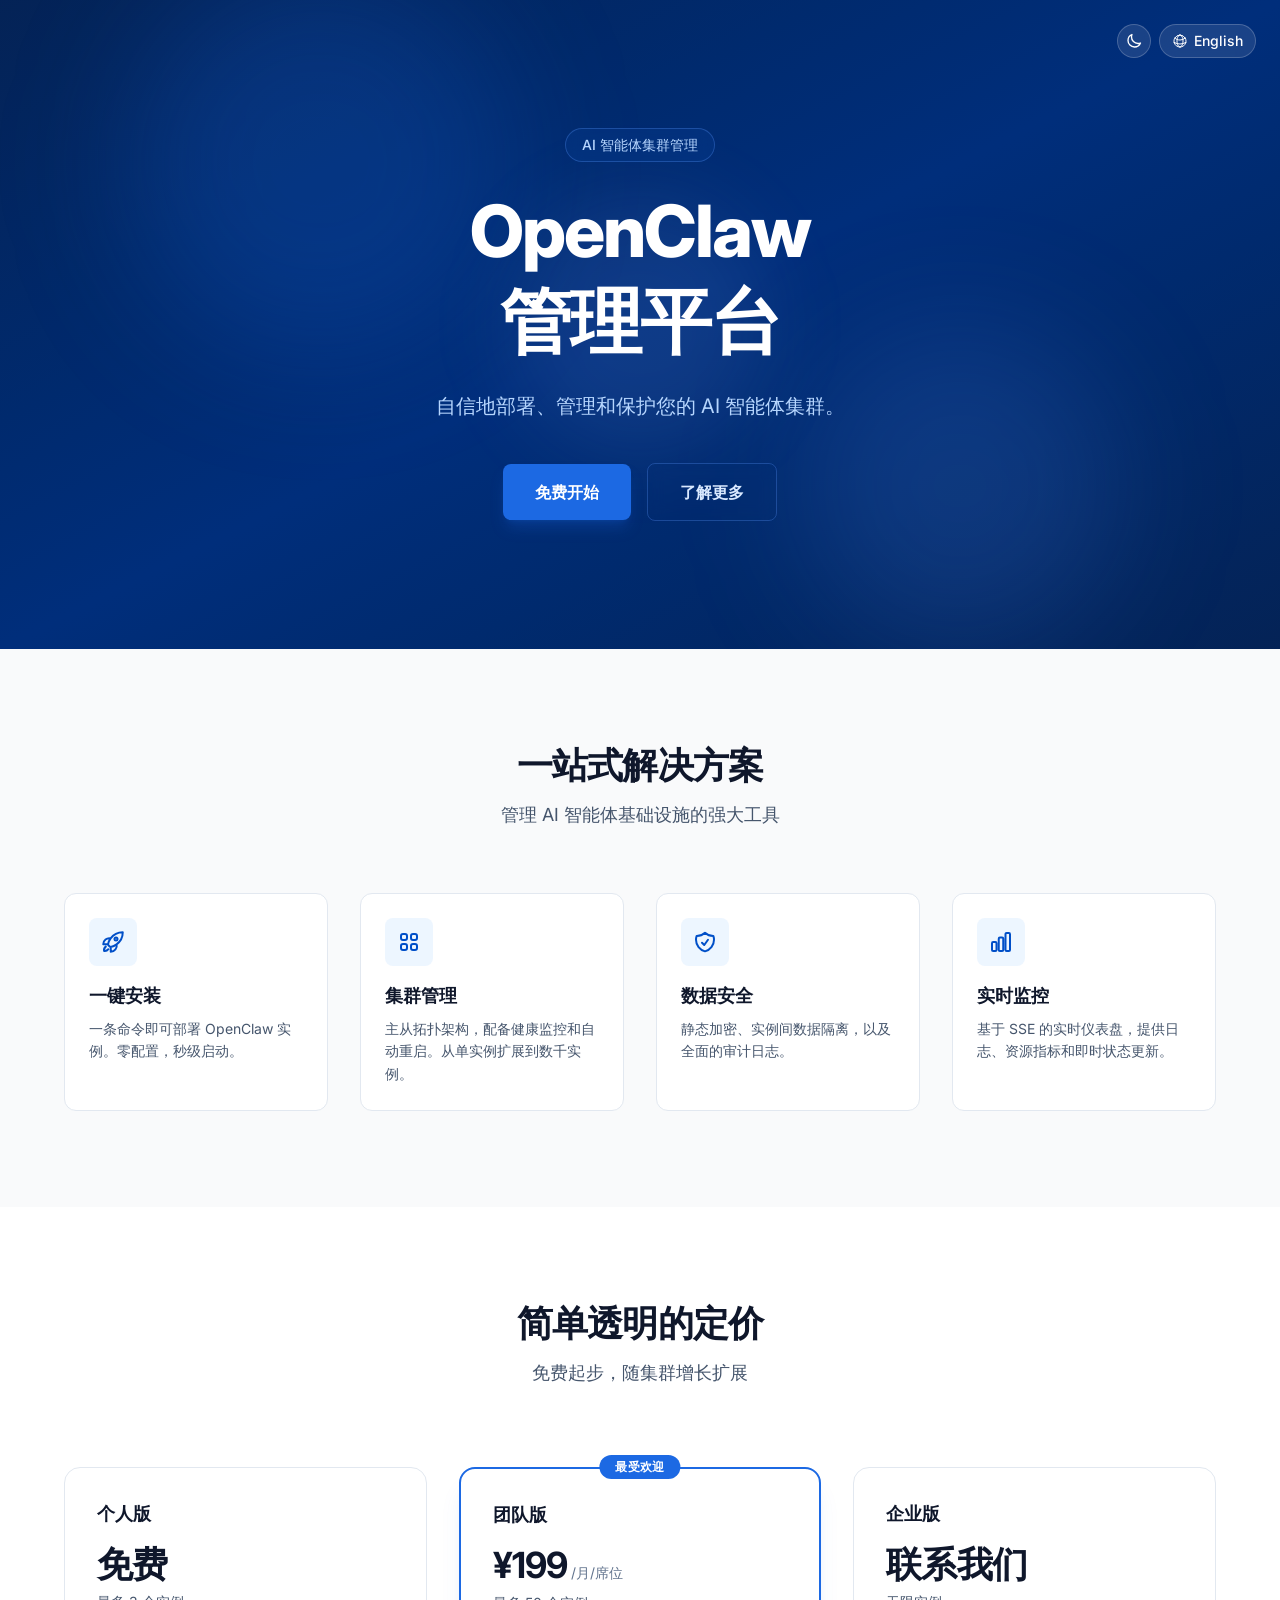
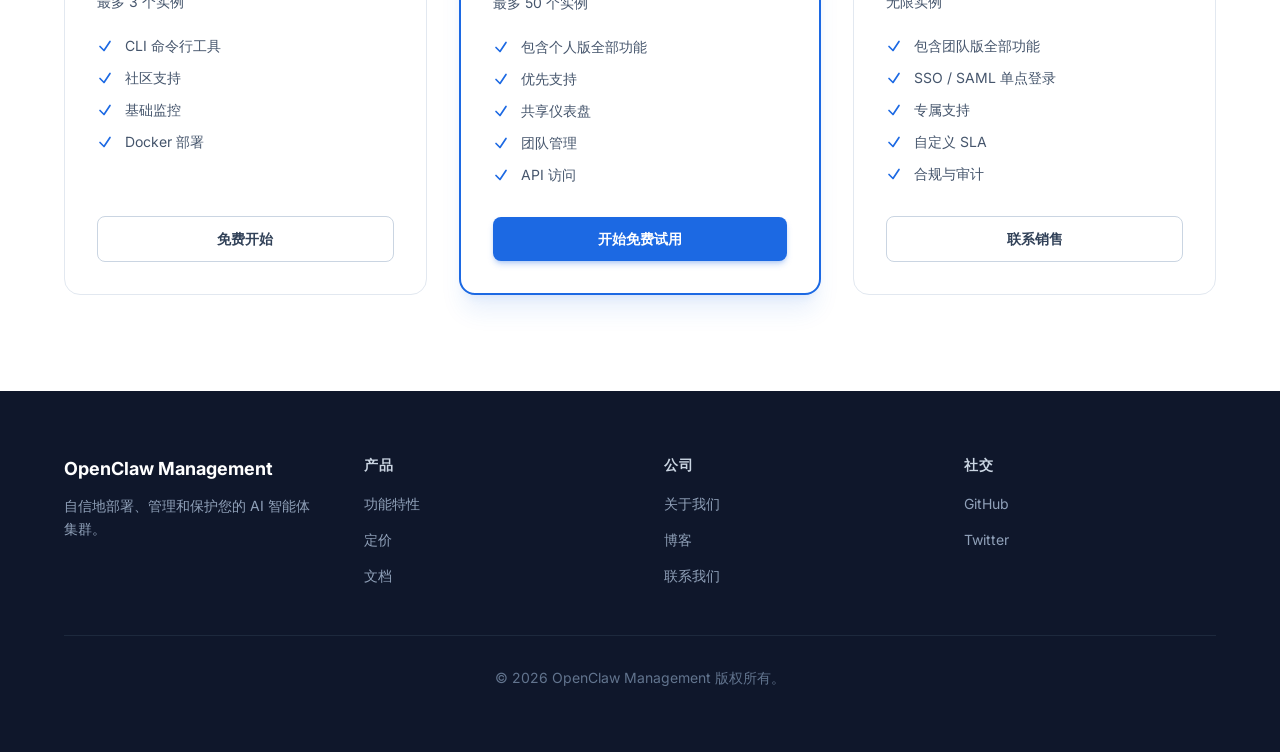
==== zh-cn/index.html @ 47428b01 "Deploy website from vs-openclaw-astro" ====
<!DOCTYPE html><html lang="zh-CN"> <head><meta charset="UTF-8"><meta name="viewport" content="width=device-width, initial-scale=1.0"><meta name="description" content="OpenClaw Management — 部署、管理和保护您的 AI 智能体集群。"><link rel="icon" type="image/svg+xml" href="/favicon.svg"><link rel="preconnect" href="https://fonts.googleapis.com"><link rel="preconnect" href="https://fonts.gstatic.com" crossorigin><link href="https://fonts.googleapis.com/css2?family=Inter:wght@400;500;600;700;800&display=swap" rel="stylesheet"><title>OpenClaw 管理平台 — AI 智能体集群管理</title><!-- Prevent FOUC: apply dark class before paint --><script>
      (function () {
        var stored = localStorage.getItem("theme");
        if (stored === "dark" || (!stored && window.matchMedia("(prefers-color-scheme: dark)").matches)) {
          document.documentElement.classList.add("dark");
        }
      })();
    </script><link rel="stylesheet" href="/_astro/index.dM7pj1zy.css"></head> <body class="min-h-screen bg-white dark:bg-slate-950 text-slate-900 dark:text-slate-100 font-sans antialiased transition-colors duration-300"> <main>  <section class="relative overflow-hidden bg-gradient-to-br from-brand-900 via-brand-800 to-brand-900 dark:from-slate-950 dark:via-brand-950 dark:to-slate-950 py-32 px-6"> <!-- Controls: language + theme --> <div class="absolute top-6 right-6 z-20 flex items-center gap-2"> <button id="theme-toggle" type="button" aria-label="Toggle dark mode" class="inline-flex items-center justify-center rounded-full border border-white/20 bg-white/10 p-2 text-white backdrop-blur-sm transition-all duration-200 hover:bg-white/20"> <!-- Sun icon (shown in dark mode) --> <svg id="theme-icon-light" aria-hidden="true" class="hidden h-4 w-4" xmlns="http://www.w3.org/2000/svg" fill="none" viewBox="0 0 24 24" stroke="currentColor" stroke-width="2"> <path stroke-linecap="round" stroke-linejoin="round" d="M12 3v2.25m6.364.386l-1.591 1.591M21 12h-2.25m-.386 6.364l-1.591-1.591M12 18.75V21m-4.773-4.227l-1.591 1.591M5.25 12H3m4.227-4.773L5.636 5.636M15.75 12a3.75 3.75 0 11-7.5 0 3.75 3.75 0 017.5 0z"></path> </svg> <!-- Moon icon (shown in light mode) --> <svg id="theme-icon-dark" aria-hidden="true" class="hidden h-4 w-4" xmlns="http://www.w3.org/2000/svg" fill="none" viewBox="0 0 24 24" stroke="currentColor" stroke-width="2"> <path stroke-linecap="round" stroke-linejoin="round" d="M21.752 15.002A9.718 9.718 0 0118 15.75c-5.385 0-9.75-4.365-9.75-9.75 0-1.33.266-2.597.748-3.752A9.753 9.753 0 003 11.25C3 16.635 7.365 21 12.75 21a9.753 9.753 0 009.002-5.998z"></path> </svg> </button> <script>
  (function () {
    var btn = document.getElementById("theme-toggle");
    var iconLight = document.getElementById("theme-icon-light");
    var iconDark = document.getElementById("theme-icon-dark");

    function updateIcons() {
      var isDark = document.documentElement.classList.contains("dark");
      iconLight.classList.toggle("hidden", !isDark);
      iconDark.classList.toggle("hidden", isDark);
    }

    updateIcons();

    btn.addEventListener("click", function () {
      var isDark = document.documentElement.classList.toggle("dark");
      localStorage.setItem("theme", isDark ? "dark" : "light");
      updateIcons();
    });
  })();
</script> <a href="/en/" class="inline-flex items-center gap-1.5 rounded-full border border-white/20 bg-white/10 px-3 py-1.5 text-sm font-medium text-white backdrop-blur-sm transition-all duration-200 hover:bg-white/20"> <svg aria-hidden="true" class="h-4 w-4" xmlns="http://www.w3.org/2000/svg" fill="none" viewBox="0 0 24 24" stroke="currentColor" stroke-width="1.5"> <path stroke-linecap="round" stroke-linejoin="round" d="M12 21a9.004 9.004 0 008.716-6.747M12 21a9.004 9.004 0 01-8.716-6.747M12 21c2.485 0 4.5-4.03 4.5-9S14.485 3 12 3m0 18c-2.485 0-4.5-4.03-4.5-9S9.515 3 12 3m0 0a8.997 8.997 0 017.843 4.582M12 3a8.997 8.997 0 00-7.843 4.582m15.686 0A11.953 11.953 0 0112 10.5c-2.998 0-5.74-1.1-7.843-2.918m15.686 0A8.959 8.959 0 0121 12c0 .778-.099 1.533-.284 2.253m0 0A17.919 17.919 0 0112 16.5a17.92 17.92 0 01-8.716-2.247m0 0A8.966 8.966 0 013 12c0-1.264.26-2.467.729-3.558"></path> </svg> English </a> </div> <!-- Decorative gradient orbs --> <div class="absolute top-1/4 left-1/4 w-96 h-96 bg-brand-500/20 dark:bg-brand-500/10 rounded-full blur-3xl -translate-x-1/2 -translate-y-1/2"></div> <div class="absolute bottom-1/4 right-1/4 w-80 h-80 bg-brand-400/15 dark:bg-brand-400/8 rounded-full blur-3xl translate-x-1/2 translate-y-1/2"></div> <div class="absolute top-1/2 left-1/2 w-64 h-64 bg-brand-300/10 dark:bg-brand-300/5 rounded-full blur-2xl -translate-x-1/2 -translate-y-1/2"></div> <div class="relative z-10 mx-auto max-w-4xl text-center"> <p class="mb-6 inline-block rounded-full border border-brand-400/30 bg-brand-500/10 px-4 py-1.5 text-sm font-medium text-brand-200 backdrop-blur-sm"> AI 智能体集群管理 </p> <h1 class="text-5xl font-extrabold leading-tight tracking-tight text-white md:text-7xl"> OpenClaw<br>管理平台 </h1> <p class="mx-auto mt-6 max-w-2xl text-lg leading-relaxed text-brand-200 md:text-xl"> 自信地部署、管理和保护您的 AI 智能体集群。 </p> <div class="mt-10 flex flex-col items-center gap-4 sm:flex-row sm:justify-center"> <a href="#pricing" class="inline-flex items-center rounded-lg bg-brand-500 px-8 py-4 text-base font-semibold text-white shadow-lg shadow-brand-500/25 transition-all duration-200 hover:bg-brand-400 hover:shadow-xl hover:shadow-brand-400/30 hover:-translate-y-0.5"> 免费开始 </a> <a href="#features" class="inline-flex items-center rounded-lg border border-brand-400/30 px-8 py-4 text-base font-semibold text-brand-100 backdrop-blur-sm transition-all duration-200 hover:border-brand-300/50 hover:bg-brand-500/10 hover:-translate-y-0.5"> 了解更多 </a> </div> </div> </section> <section id="features" class="bg-gray-50 dark:bg-slate-900 py-24 px-6 transition-colors duration-300"> <div class="mx-auto max-w-6xl"> <div class="text-center"> <h2 class="text-3xl font-bold tracking-tight text-slate-900 dark:text-white md:text-4xl"> 一站式解决方案 </h2> <p class="mx-auto mt-4 max-w-2xl text-lg text-slate-600 dark:text-slate-400"> 管理 AI 智能体基础设施的强大工具 </p> </div> <div class="mt-16 grid gap-8 sm:grid-cols-2 lg:grid-cols-4"> <div class="group rounded-xl border border-slate-200 dark:border-slate-700 bg-white dark:bg-slate-800 p-6 transition-all duration-200 hover:border-brand-200 dark:hover:border-brand-600 hover:shadow-lg hover:shadow-brand-500/5 hover:-translate-y-1"> <div class="mb-4 inline-flex h-12 w-12 items-center justify-center rounded-lg bg-brand-50 dark:bg-brand-500/10 text-brand-600 dark:text-brand-400"> <svg aria-hidden="true" xmlns="http://www.w3.org/2000/svg" class="h-6 w-6" fill="none" viewBox="0 0 24 24" stroke="currentColor" stroke-width="2"> <path stroke-linecap="round" stroke-linejoin="round" d="M15.59 14.37a6 6 0 01-5.84 7.38v-4.8m5.84-2.58a14.98 14.98 0 006.16-12.12A14.98 14.98 0 009.631 8.41m5.96 5.96a14.926 14.926 0 01-5.841 2.58m-.119-8.54a6 6 0 00-7.381 5.84h4.8m2.581-5.84a14.927 14.927 0 00-2.58 5.84m2.699 2.7c-.103.021-.207.041-.311.06a15.09 15.09 0 01-2.448-2.448 14.9 14.9 0 01.06-.312m-2.24 2.39a4.493 4.493 0 00-1.757 4.306 4.493 4.493 0 004.306-1.758M16.5 9a1.5 1.5 0 11-3 0 1.5 1.5 0 013 0z"></path> </svg>    </div> <h3 class="text-lg font-semibold text-slate-900 dark:text-white">一键安装</h3> <p class="mt-2 text-sm leading-relaxed text-slate-600 dark:text-slate-400">一条命令即可部署 OpenClaw 实例。零配置，秒级启动。</p> </div><div class="group rounded-xl border border-slate-200 dark:border-slate-700 bg-white dark:bg-slate-800 p-6 transition-all duration-200 hover:border-brand-200 dark:hover:border-brand-600 hover:shadow-lg hover:shadow-brand-500/5 hover:-translate-y-1"> <div class="mb-4 inline-flex h-12 w-12 items-center justify-center rounded-lg bg-brand-50 dark:bg-brand-500/10 text-brand-600 dark:text-brand-400">  <svg aria-hidden="true" xmlns="http://www.w3.org/2000/svg" class="h-6 w-6" fill="none" viewBox="0 0 24 24" stroke="currentColor" stroke-width="2"> <path stroke-linecap="round" stroke-linejoin="round" d="M4 6a2 2 0 012-2h2a2 2 0 012 2v2a2 2 0 01-2 2H6a2 2 0 01-2-2V6zm10 0a2 2 0 012-2h2a2 2 0 012 2v2a2 2 0 01-2 2h-2a2 2 0 01-2-2V6zM4 16a2 2 0 012-2h2a2 2 0 012 2v2a2 2 0 01-2 2H6a2 2 0 01-2-2v-2zm10 0a2 2 0 012-2h2a2 2 0 012 2v2a2 2 0 01-2 2h-2a2 2 0 01-2-2v-2z"></path> </svg>   </div> <h3 class="text-lg font-semibold text-slate-900 dark:text-white">集群管理</h3> <p class="mt-2 text-sm leading-relaxed text-slate-600 dark:text-slate-400">主从拓扑架构，配备健康监控和自动重启。从单实例扩展到数千实例。</p> </div><div class="group rounded-xl border border-slate-200 dark:border-slate-700 bg-white dark:bg-slate-800 p-6 transition-all duration-200 hover:border-brand-200 dark:hover:border-brand-600 hover:shadow-lg hover:shadow-brand-500/5 hover:-translate-y-1"> <div class="mb-4 inline-flex h-12 w-12 items-center justify-center rounded-lg bg-brand-50 dark:bg-brand-500/10 text-brand-600 dark:text-brand-400">   <svg aria-hidden="true" xmlns="http://www.w3.org/2000/svg" class="h-6 w-6" fill="none" viewBox="0 0 24 24" stroke="currentColor" stroke-width="2"> <path stroke-linecap="round" stroke-linejoin="round" d="M9 12.75L11.25 15 15 9.75m-3-7.036A11.959 11.959 0 013.598 6 11.99 11.99 0 003 9.749c0 5.592 3.824 10.29 9 11.623 5.176-1.332 9-6.03 9-11.622 0-1.31-.21-2.571-.598-3.751h-.152c-3.196 0-6.1-1.248-8.25-3.285z"></path> </svg>  </div> <h3 class="text-lg font-semibold text-slate-900 dark:text-white">数据安全</h3> <p class="mt-2 text-sm leading-relaxed text-slate-600 dark:text-slate-400">静态加密、实例间数据隔离，以及全面的审计日志。</p> </div><div class="group rounded-xl border border-slate-200 dark:border-slate-700 bg-white dark:bg-slate-800 p-6 transition-all duration-200 hover:border-brand-200 dark:hover:border-brand-600 hover:shadow-lg hover:shadow-brand-500/5 hover:-translate-y-1"> <div class="mb-4 inline-flex h-12 w-12 items-center justify-center rounded-lg bg-brand-50 dark:bg-brand-500/10 text-brand-600 dark:text-brand-400">    <svg aria-hidden="true" xmlns="http://www.w3.org/2000/svg" class="h-6 w-6" fill="none" viewBox="0 0 24 24" stroke="currentColor" stroke-width="2"> <path stroke-linecap="round" stroke-linejoin="round" d="M3 13.125C3 12.504 3.504 12 4.125 12h2.25c.621 0 1.125.504 1.125 1.125v6.75C7.5 20.496 6.996 21 6.375 21h-2.25A1.125 1.125 0 013 19.875v-6.75zM9.75 8.625c0-.621.504-1.125 1.125-1.125h2.25c.621 0 1.125.504 1.125 1.125v11.25c0 .621-.504 1.125-1.125 1.125h-2.25a1.125 1.125 0 01-1.125-1.125V8.625zM16.5 4.125c0-.621.504-1.125 1.125-1.125h2.25C20.496 3 21 3.504 21 4.125v15.75c0 .621-.504 1.125-1.125 1.125h-2.25a1.125 1.125 0 01-1.125-1.125V4.125z"></path> </svg> </div> <h3 class="text-lg font-semibold text-slate-900 dark:text-white">实时监控</h3> <p class="mt-2 text-sm leading-relaxed text-slate-600 dark:text-slate-400">基于 SSE 的实时仪表盘，提供日志、资源指标和即时状态更新。</p> </div> </div> </div> </section> <section id="pricing" class="bg-white dark:bg-slate-950 py-24 px-6 transition-colors duration-300"> <div class="mx-auto max-w-6xl"> <div class="text-center"> <h2 class="text-3xl font-bold tracking-tight text-slate-900 dark:text-white md:text-4xl"> 简单透明的定价 </h2> <p class="mx-auto mt-4 max-w-2xl text-lg text-slate-600 dark:text-slate-400"> 免费起步，随集群增长扩展 </p> </div> <div class="mt-16 grid gap-8 pt-4 lg:grid-cols-3"> <div class="relative flex flex-col rounded-2xl p-8 transition-all duration-200 hover:-translate-y-1 border border-slate-200 dark:border-slate-700 bg-white dark:bg-slate-800/50 hover:border-brand-200 dark:hover:border-brand-600 hover:shadow-lg">  <div class="mb-6"> <h3 class="text-lg font-semibold text-slate-900 dark:text-white">个人版</h3> <div class="mt-4 flex items-baseline"> <span class="text-4xl font-bold tracking-tight text-slate-900 dark:text-white">免费</span>  </div> <p class="mt-2 text-sm text-slate-600 dark:text-slate-400">最多 3 个实例</p> </div> <ul class="mb-8 flex-1 space-y-3"> <li class="flex items-start gap-3 text-sm text-slate-600 dark:text-slate-300"> <svg aria-hidden="true" class="mt-0.5 h-4 w-4 flex-shrink-0 text-brand-500" xmlns="http://www.w3.org/2000/svg" fill="none" viewBox="0 0 24 24" stroke="currentColor" stroke-width="2.5"> <path stroke-linecap="round" stroke-linejoin="round" d="M4.5 12.75l6 6 9-13.5"></path> </svg> CLI 命令行工具 </li><li class="flex items-start gap-3 text-sm text-slate-600 dark:text-slate-300"> <svg aria-hidden="true" class="mt-0.5 h-4 w-4 flex-shrink-0 text-brand-500" xmlns="http://www.w3.org/2000/svg" fill="none" viewBox="0 0 24 24" stroke="currentColor" stroke-width="2.5"> <path stroke-linecap="round" stroke-linejoin="round" d="M4.5 12.75l6 6 9-13.5"></path> </svg> 社区支持 </li><li class="flex items-start gap-3 text-sm text-slate-600 dark:text-slate-300"> <svg aria-hidden="true" class="mt-0.5 h-4 w-4 flex-shrink-0 text-brand-500" xmlns="http://www.w3.org/2000/svg" fill="none" viewBox="0 0 24 24" stroke="currentColor" stroke-width="2.5"> <path stroke-linecap="round" stroke-linejoin="round" d="M4.5 12.75l6 6 9-13.5"></path> </svg> 基础监控 </li><li class="flex items-start gap-3 text-sm text-slate-600 dark:text-slate-300"> <svg aria-hidden="true" class="mt-0.5 h-4 w-4 flex-shrink-0 text-brand-500" xmlns="http://www.w3.org/2000/svg" fill="none" viewBox="0 0 24 24" stroke="currentColor" stroke-width="2.5"> <path stroke-linecap="round" stroke-linejoin="round" d="M4.5 12.75l6 6 9-13.5"></path> </svg> Docker 部署 </li> </ul> <a href="#" class="block rounded-lg px-6 py-3 text-center text-sm font-semibold transition-all duration-200 border border-slate-300 dark:border-slate-600 text-slate-700 dark:text-slate-300 hover:border-brand-300 dark:hover:border-brand-500 hover:bg-brand-50 dark:hover:bg-brand-500/10 hover:text-brand-700 dark:hover:text-brand-300"> 免费开始 </a> </div><div class="relative flex flex-col rounded-2xl p-8 transition-all duration-200 hover:-translate-y-1 border-2 border-brand-500 bg-white dark:bg-slate-800 shadow-xl shadow-brand-500/10"> <div class="absolute -top-4 left-1/2 -translate-x-1/2"> <span class="inline-block rounded-full bg-brand-500 px-4 py-1 text-xs font-semibold tracking-wide text-white uppercase"> 最受欢迎 </span> </div> <div class="mb-6"> <h3 class="text-lg font-semibold text-slate-900 dark:text-white">团队版</h3> <div class="mt-4 flex items-baseline"> <span class="text-4xl font-bold tracking-tight text-slate-900 dark:text-white">¥199</span> <span class="ml-1 text-sm text-slate-500 dark:text-slate-400">/月/席位</span> </div> <p class="mt-2 text-sm text-slate-600 dark:text-slate-400">最多 50 个实例</p> </div> <ul class="mb-8 flex-1 space-y-3"> <li class="flex items-start gap-3 text-sm text-slate-600 dark:text-slate-300"> <svg aria-hidden="true" class="mt-0.5 h-4 w-4 flex-shrink-0 text-brand-500" xmlns="http://www.w3.org/2000/svg" fill="none" viewBox="0 0 24 24" stroke="currentColor" stroke-width="2.5"> <path stroke-linecap="round" stroke-linejoin="round" d="M4.5 12.75l6 6 9-13.5"></path> </svg> 包含个人版全部功能 </li><li class="flex items-start gap-3 text-sm text-slate-600 dark:text-slate-300"> <svg aria-hidden="true" class="mt-0.5 h-4 w-4 flex-shrink-0 text-brand-500" xmlns="http://www.w3.org/2000/svg" fill="none" viewBox="0 0 24 24" stroke="currentColor" stroke-width="2.5"> <path stroke-linecap="round" stroke-linejoin="round" d="M4.5 12.75l6 6 9-13.5"></path> </svg> 优先支持 </li><li class="flex items-start gap-3 text-sm text-slate-600 dark:text-slate-300"> <svg aria-hidden="true" class="mt-0.5 h-4 w-4 flex-shrink-0 text-brand-500" xmlns="http://www.w3.org/2000/svg" fill="none" viewBox="0 0 24 24" stroke="currentColor" stroke-width="2.5"> <path stroke-linecap="round" stroke-linejoin="round" d="M4.5 12.75l6 6 9-13.5"></path> </svg> 共享仪表盘 </li><li class="flex items-start gap-3 text-sm text-slate-600 dark:text-slate-300"> <svg aria-hidden="true" class="mt-0.5 h-4 w-4 flex-shrink-0 text-brand-500" xmlns="http://www.w3.org/2000/svg" fill="none" viewBox="0 0 24 24" stroke="currentColor" stroke-width="2.5"> <path stroke-linecap="round" stroke-linejoin="round" d="M4.5 12.75l6 6 9-13.5"></path> </svg> 团队管理 </li><li class="flex items-start gap-3 text-sm text-slate-600 dark:text-slate-300"> <svg aria-hidden="true" class="mt-0.5 h-4 w-4 flex-shrink-0 text-brand-500" xmlns="http://www.w3.org/2000/svg" fill="none" viewBox="0 0 24 24" stroke="currentColor" stroke-width="2.5"> <path stroke-linecap="round" stroke-linejoin="round" d="M4.5 12.75l6 6 9-13.5"></path> </svg> API 访问 </li> </ul> <a href="#" class="block rounded-lg px-6 py-3 text-center text-sm font-semibold transition-all duration-200 bg-brand-500 text-white shadow-md shadow-brand-500/25 hover:bg-brand-400 hover:shadow-lg"> 开始免费试用 </a> </div><div class="relative flex flex-col rounded-2xl p-8 transition-all duration-200 hover:-translate-y-1 border border-slate-200 dark:border-slate-700 bg-white dark:bg-slate-800/50 hover:border-brand-200 dark:hover:border-brand-600 hover:shadow-lg">  <div class="mb-6"> <h3 class="text-lg font-semibold text-slate-900 dark:text-white">企业版</h3> <div class="mt-4 flex items-baseline"> <span class="text-4xl font-bold tracking-tight text-slate-900 dark:text-white">联系我们</span>  </div> <p class="mt-2 text-sm text-slate-600 dark:text-slate-400">无限实例</p> </div> <ul class="mb-8 flex-1 space-y-3"> <li class="flex items-start gap-3 text-sm text-slate-600 dark:text-slate-300"> <svg aria-hidden="true" class="mt-0.5 h-4 w-4 flex-shrink-0 text-brand-500" xmlns="http://www.w3.org/2000/svg" fill="none" viewBox="0 0 24 24" stroke="currentColor" stroke-width="2.5"> <path stroke-linecap="round" stroke-linejoin="round" d="M4.5 12.75l6 6 9-13.5"></path> </svg> 包含团队版全部功能 </li><li class="flex items-start gap-3 text-sm text-slate-600 dark:text-slate-300"> <svg aria-hidden="true" class="mt-0.5 h-4 w-4 flex-shrink-0 text-brand-500" xmlns="http://www.w3.org/2000/svg" fill="none" viewBox="0 0 24 24" stroke="currentColor" stroke-width="2.5"> <path stroke-linecap="round" stroke-linejoin="round" d="M4.5 12.75l6 6 9-13.5"></path> </svg> SSO / SAML 单点登录 </li><li class="flex items-start gap-3 text-sm text-slate-600 dark:text-slate-300"> <svg aria-hidden="true" class="mt-0.5 h-4 w-4 flex-shrink-0 text-brand-500" xmlns="http://www.w3.org/2000/svg" fill="none" viewBox="0 0 24 24" stroke="currentColor" stroke-width="2.5"> <path stroke-linecap="round" stroke-linejoin="round" d="M4.5 12.75l6 6 9-13.5"></path> </svg> 专属支持 </li><li class="flex items-start gap-3 text-sm text-slate-600 dark:text-slate-300"> <svg aria-hidden="true" class="mt-0.5 h-4 w-4 flex-shrink-0 text-brand-500" xmlns="http://www.w3.org/2000/svg" fill="none" viewBox="0 0 24 24" stroke="currentColor" stroke-width="2.5"> <path stroke-linecap="round" stroke-linejoin="round" d="M4.5 12.75l6 6 9-13.5"></path> </svg> 自定义 SLA </li><li class="flex items-start gap-3 text-sm text-slate-600 dark:text-slate-300"> <svg aria-hidden="true" class="mt-0.5 h-4 w-4 flex-shrink-0 text-brand-500" xmlns="http://www.w3.org/2000/svg" fill="none" viewBox="0 0 24 24" stroke="currentColor" stroke-width="2.5"> <path stroke-linecap="round" stroke-linejoin="round" d="M4.5 12.75l6 6 9-13.5"></path> </svg> 合规与审计 </li> </ul> <a href="#" class="block rounded-lg px-6 py-3 text-center text-sm font-semibold transition-all duration-200 border border-slate-300 dark:border-slate-600 text-slate-700 dark:text-slate-300 hover:border-brand-300 dark:hover:border-brand-500 hover:bg-brand-50 dark:hover:bg-brand-500/10 hover:text-brand-700 dark:hover:text-brand-300"> 联系销售 </a> </div> </div> </div> </section> <footer class="bg-slate-900 dark:bg-slate-950 py-16 px-6 transition-colors duration-300"> <div class="mx-auto max-w-6xl"> <div class="grid gap-12 sm:grid-cols-2 lg:grid-cols-4"> <!-- Brand --> <div> <p class="text-lg font-bold text-white">OpenClaw Management</p> <p class="mt-3 text-sm leading-relaxed text-slate-400"> 自信地部署、管理和保护您的 AI 智能体集群。 </p> </div> <!-- Link columns --> <div> <p class="text-sm font-semibold uppercase tracking-wider text-slate-300">产品</p> <ul class="mt-4 space-y-3"> <li> <a href="#features" class="text-sm text-slate-400 transition-colors duration-150 hover:text-white"> 功能特性 </a> </li><li> <a href="#pricing" class="text-sm text-slate-400 transition-colors duration-150 hover:text-white"> 定价 </a> </li><li> <a href="#" class="text-sm text-slate-400 transition-colors duration-150 hover:text-white"> 文档 </a> </li> </ul> </div><div> <p class="text-sm font-semibold uppercase tracking-wider text-slate-300">公司</p> <ul class="mt-4 space-y-3"> <li> <a href="#" class="text-sm text-slate-400 transition-colors duration-150 hover:text-white"> 关于我们 </a> </li><li> <a href="#" class="text-sm text-slate-400 transition-colors duration-150 hover:text-white"> 博客 </a> </li><li> <a href="#" class="text-sm text-slate-400 transition-colors duration-150 hover:text-white"> 联系我们 </a> </li> </ul> </div><div> <p class="text-sm font-semibold uppercase tracking-wider text-slate-300">社交</p> <ul class="mt-4 space-y-3"> <li> <a href="#" class="text-sm text-slate-400 transition-colors duration-150 hover:text-white"> GitHub </a> </li><li> <a href="#" class="text-sm text-slate-400 transition-colors duration-150 hover:text-white"> Twitter </a> </li> </ul> </div> </div> <div class="mt-12 border-t border-slate-800 pt-8 text-center"> <p class="text-sm text-slate-500">
&copy; 2026 OpenClaw Management 版权所有。 </p> </div> </div> </footer>  </main> </body></html>
---- _astro/index.dM7pj1zy.css ----
/*! tailwindcss v4.2.2 | MIT License | https://tailwindcss.com */@layer properties{@supports (((-webkit-hyphens:none)) and (not (margin-trim:inline))) or ((-moz-orient:inline) and (not (color:rgb(from red r g b)))){*,:before,:after,::backdrop{--tw-translate-x:0;--tw-translate-y:0;--tw-translate-z:0;--tw-space-y-reverse:0;--tw-border-style:solid;--tw-gradient-position:initial;--tw-gradient-from:#0000;--tw-gradient-via:#0000;--tw-gradient-to:#0000;--tw-gradient-stops:initial;--tw-gradient-via-stops:initial;--tw-gradient-from-position:0%;--tw-gradient-via-position:50%;--tw-gradient-to-position:100%;--tw-leading:initial;--tw-font-weight:initial;--tw-tracking:initial;--tw-shadow:0 0 #0000;--tw-shadow-color:initial;--tw-shadow-alpha:100%;--tw-inset-shadow:0 0 #0000;--tw-inset-shadow-color:initial;--tw-inset-shadow-alpha:100%;--tw-ring-color:initial;--tw-ring-shadow:0 0 #0000;--tw-inset-ring-color:initial;--tw-inset-ring-shadow:0 0 #0000;--tw-ring-inset:initial;--tw-ring-offset-width:0px;--tw-ring-offset-color:#fff;--tw-ring-offset-shadow:0 0 #0000;--tw-blur:initial;--tw-brightness:initial;--tw-contrast:initial;--tw-grayscale:initial;--tw-hue-rotate:initial;--tw-invert:initial;--tw-opacity:initial;--tw-saturate:initial;--tw-sepia:initial;--tw-drop-shadow:initial;--tw-drop-shadow-color:initial;--tw-drop-shadow-alpha:100%;--tw-drop-shadow-size:initial;--tw-backdrop-blur:initial;--tw-backdrop-brightness:initial;--tw-backdrop-contrast:initial;--tw-backdrop-grayscale:initial;--tw-backdrop-hue-rotate:initial;--tw-backdrop-invert:initial;--tw-backdrop-opacity:initial;--tw-backdrop-saturate:initial;--tw-backdrop-sepia:initial;--tw-duration:initial}}}@layer theme{:root,:host{--font-sans:"Inter", ui-sans-serif, system-ui, sans-serif;--font-mono:ui-monospace, SFMono-Regular, Menlo, Monaco, Consolas, "Liberation Mono", "Courier New", monospace;--color-slate-100:oklch(96.8% .007 247.896);--color-slate-200:oklch(92.9% .013 255.508);--color-slate-300:oklch(86.9% .022 252.894);--color-slate-400:oklch(70.4% .04 256.788);--color-slate-500:oklch(55.4% .046 257.417);--color-slate-600:oklch(44.6% .043 257.281);--color-slate-700:oklch(37.2% .044 257.287);--color-slate-800:oklch(27.9% .041 260.031);--color-slate-900:oklch(20.8% .042 265.755);--color-slate-950:oklch(12.9% .042 264.695);--color-gray-50:oklch(98.5% .002 247.839);--color-white:#fff;--spacing:.25rem;--container-2xl:42rem;--container-4xl:56rem;--container-6xl:72rem;--text-xs:.75rem;--text-xs--line-height:calc(1 / .75);--text-sm:.875rem;--text-sm--line-height:calc(1.25 / .875);--text-base:1rem;--text-base--line-height: 1.5 ;--text-lg:1.125rem;--text-lg--line-height:calc(1.75 / 1.125);--text-xl:1.25rem;--text-xl--line-height:calc(1.75 / 1.25);--text-3xl:1.875rem;--text-3xl--line-height: 1.2 ;--text-4xl:2.25rem;--text-4xl--line-height:calc(2.5 / 2.25);--text-5xl:3rem;--text-5xl--line-height:1;--text-7xl:4.5rem;--text-7xl--line-height:1;--font-weight-medium:500;--font-weight-semibold:600;--font-weight-bold:700;--font-weight-extrabold:800;--tracking-tight:-.025em;--tracking-wide:.025em;--tracking-wider:.05em;--leading-tight:1.25;--leading-relaxed:1.625;--radius-lg:.5rem;--radius-xl:.75rem;--radius-2xl:1rem;--blur-sm:8px;--blur-2xl:40px;--blur-3xl:64px;--default-transition-duration:.15s;--default-transition-timing-function:cubic-bezier(.4, 0, .2, 1);--default-font-family:var(--font-sans);--default-mono-font-family:var(--font-mono);--color-brand-50:oklch(97% .02 260);--color-brand-100:oklch(93% .04 260);--color-brand-200:oklch(87% .08 260);--color-brand-300:oklch(78% .12 260);--color-brand-400:oklch(68% .16 260);--color-brand-500:oklch(55% .2 260);--color-brand-600:oklch(47% .2 260);--color-brand-700:oklch(40% .18 260);--color-brand-800:oklch(33% .14 260);--color-brand-900:oklch(27% .1 260)}}@layer base{*,:after,:before,::backdrop{box-sizing:border-box;border:0 solid;margin:0;padding:0}::file-selector-button{box-sizing:border-box;border:0 solid;margin:0;padding:0}html,:host{-webkit-text-size-adjust:100%;tab-size:4;line-height:1.5;font-family:var(--default-font-family,ui-sans-serif, system-ui, sans-serif, "Apple Color Emoji", "Segoe UI Emoji", "Segoe UI Symbol", "Noto Color Emoji");font-feature-settings:var(--default-font-feature-settings,normal);font-variation-settings:var(--default-font-variation-settings,normal);-webkit-tap-highlight-color:transparent}hr{height:0;color:inherit;border-top-width:1px}abbr:where([title]){-webkit-text-decoration:underline dotted;text-decoration:underline dotted}h1,h2,h3,h4,h5,h6{font-size:inherit;font-weight:inherit}a{color:inherit;-webkit-text-decoration:inherit;text-decoration:inherit}b,strong{font-weight:bolder}code,kbd,samp,pre{font-family:var(--default-mono-font-family,ui-monospace, SFMono-Regular, Menlo, Monaco, Consolas, "Liberation Mono", "Courier New", monospace);font-feature-settings:var(--default-mono-font-feature-settings,normal);font-variation-settings:var(--default-mono-font-variation-settings,normal);font-size:1em}small{font-size:80%}sub,sup{vertical-align:baseline;font-size:75%;line-height:0;position:relative}sub{bottom:-.25em}sup{top:-.5em}table{text-indent:0;border-color:inherit;border-collapse:collapse}:-moz-focusring{outline:auto}progress{vertical-align:baseline}summary{display:list-item}ol,ul,menu{list-style:none}img,svg,video,canvas,audio,iframe,embed,object{vertical-align:middle;display:block}img,video{max-width:100%;height:auto}button,input,select,optgroup,textarea{font:inherit;font-feature-settings:inherit;font-variation-settings:inherit;letter-spacing:inherit;color:inherit;opacity:1;background-color:#0000;border-radius:0}::file-selector-button{font:inherit;font-feature-settings:inherit;font-variation-settings:inherit;letter-spacing:inherit;color:inherit;opacity:1;background-color:#0000;border-radius:0}:where(select:is([multiple],[size])) optgroup{font-weight:bolder}:where(select:is([multiple],[size])) optgroup option{padding-inline-start:20px}::file-selector-button{margin-inline-end:4px}::placeholder{opacity:1}@supports (not ((-webkit-appearance:-apple-pay-button))) or (contain-intrinsic-size:1px){::placeholder{color:currentColor}@supports (color:color-mix(in lab,red,red)){::placeholder{color:color-mix(in oklab,currentcolor 50%,transparent)}}}textarea{resize:vertical}::-webkit-search-decoration{-webkit-appearance:none}::-webkit-date-and-time-value{min-height:1lh;text-align:inherit}::-webkit-datetime-edit{display:inline-flex}::-webkit-datetime-edit-fields-wrapper{padding:0}::-webkit-datetime-edit{padding-block:0}::-webkit-datetime-edit-year-field{padding-block:0}::-webkit-datetime-edit-month-field{padding-block:0}::-webkit-datetime-edit-day-field{padding-block:0}::-webkit-datetime-edit-hour-field{padding-block:0}::-webkit-datetime-edit-minute-field{padding-block:0}::-webkit-datetime-edit-second-field{padding-block:0}::-webkit-datetime-edit-millisecond-field{padding-block:0}::-webkit-datetime-edit-meridiem-field{padding-block:0}::-webkit-calendar-picker-indicator{line-height:1}:-moz-ui-invalid{box-shadow:none}button,input:where([type=button],[type=reset],[type=submit]){appearance:button}::file-selector-button{appearance:button}::-webkit-inner-spin-button{height:auto}::-webkit-outer-spin-button{height:auto}[hidden]:where(:not([hidden=until-found])){display:none!important}}@layer components;@layer utilities{.absolute{position:absolute}.relative{position:relative}.static{position:static}.-top-4{top:calc(var(--spacing) * -4)}.top-1\/2{top:50%}.top-1\/4{top:25%}.top-6{top:calc(var(--spacing) * 6)}.right-1\/4{right:25%}.right-6{right:calc(var(--spacing) * 6)}.bottom-1\/4{bottom:25%}.left-1\/2{left:50%}.left-1\/4{left:25%}.z-10{z-index:10}.z-20{z-index:20}.mx-auto{margin-inline:auto}.mt-0\.5{margin-top:calc(var(--spacing) * .5)}.mt-2{margin-top:calc(var(--spacing) * 2)}.mt-3{margin-top:calc(var(--spacing) * 3)}.mt-4{margin-top:calc(var(--spacing) * 4)}.mt-6{margin-top:calc(var(--spacing) * 6)}.mt-10{margin-top:calc(var(--spacing) * 10)}.mt-12{margin-top:calc(var(--spacing) * 12)}.mt-16{margin-top:calc(var(--spacing) * 16)}.mb-4{margin-bottom:calc(var(--spacing) * 4)}.mb-6{margin-bottom:calc(var(--spacing) * 6)}.mb-8{margin-bottom:calc(var(--spacing) * 8)}.ml-1{margin-left:calc(var(--spacing) * 1)}.block{display:block}.contents{display:contents}.flex{display:flex}.grid{display:grid}.hidden{display:none}.inline-block{display:inline-block}.inline-flex{display:inline-flex}.h-4{height:calc(var(--spacing) * 4)}.h-6{height:calc(var(--spacing) * 6)}.h-12{height:calc(var(--spacing) * 12)}.h-64{height:calc(var(--spacing) * 64)}.h-80{height:calc(var(--spacing) * 80)}.h-96{height:calc(var(--spacing) * 96)}.min-h-screen{min-height:100vh}.w-4{width:calc(var(--spacing) * 4)}.w-6{width:calc(var(--spacing) * 6)}.w-12{width:calc(var(--spacing) * 12)}.w-64{width:calc(var(--spacing) * 64)}.w-80{width:calc(var(--spacing) * 80)}.w-96{width:calc(var(--spacing) * 96)}.max-w-2xl{max-width:var(--container-2xl)}.max-w-4xl{max-width:var(--container-4xl)}.max-w-6xl{max-width:var(--container-6xl)}.flex-1{flex:1}.flex-shrink-0{flex-shrink:0}.-translate-x-1\/2{--tw-translate-x: -50% ;translate:var(--tw-translate-x) var(--tw-translate-y)}.translate-x-1\/2{--tw-translate-x: 50% ;translate:var(--tw-translate-x) var(--tw-translate-y)}.-translate-y-1\/2{--tw-translate-y: -50% ;translate:var(--tw-translate-x) var(--tw-translate-y)}.translate-y-1\/2{--tw-translate-y: 50% ;translate:var(--tw-translate-x) var(--tw-translate-y)}.flex-col{flex-direction:column}.items-baseline{align-items:baseline}.items-center{align-items:center}.items-start{align-items:flex-start}.justify-center{justify-content:center}.gap-1\.5{gap:calc(var(--spacing) * 1.5)}.gap-2{gap:calc(var(--spacing) * 2)}.gap-3{gap:calc(var(--spacing) * 3)}.gap-4{gap:calc(var(--spacing) * 4)}.gap-8{gap:calc(var(--spacing) * 8)}.gap-12{gap:calc(var(--spacing) * 12)}:where(.space-y-3>:not(:last-child)){--tw-space-y-reverse:0;margin-block-start:calc(calc(var(--spacing) * 3) * var(--tw-space-y-reverse));margin-block-end:calc(calc(var(--spacing) * 3) * calc(1 - var(--tw-space-y-reverse)))}.overflow-hidden{overflow:hidden}.rounded-2xl{border-radius:var(--radius-2xl)}.rounded-full{border-radius:3.40282e38px}.rounded-lg{border-radius:var(--radius-lg)}.rounded-xl{border-radius:var(--radius-xl)}.border{border-style:var(--tw-border-style);border-width:1px}.border-2{border-style:var(--tw-border-style);border-width:2px}.border-t{border-top-style:var(--tw-border-style);border-top-width:1px}.border-brand-400\/30{border-color:#5b96fa4d}@supports (color:color-mix(in lab,red,red)){.border-brand-400\/30{border-color:color-mix(in oklab,var(--color-brand-400) 30%,transparent)}}.border-brand-500{border-color:var(--color-brand-500)}.border-slate-200{border-color:var(--color-slate-200)}.border-slate-300{border-color:var(--color-slate-300)}.border-slate-800{border-color:var(--color-slate-800)}.border-white\/20{border-color:#fff3}@supports (color:color-mix(in lab,red,red)){.border-white\/20{border-color:color-mix(in oklab,var(--color-white) 20%,transparent)}}.bg-brand-50{background-color:var(--color-brand-50)}.bg-brand-300\/10{background-color:#8db8ff1a}@supports (color:color-mix(in lab,red,red)){.bg-brand-300\/10{background-color:color-mix(in oklab,var(--color-brand-300) 10%,transparent)}}.bg-brand-400\/15{background-color:#5b96fa26}@supports (color:color-mix(in lab,red,red)){.bg-brand-400\/15{background-color:color-mix(in oklab,var(--color-brand-400) 15%,transparent)}}.bg-brand-500{background-color:var(--color-brand-500)}.bg-brand-500\/10{background-color:#1c69e31a}@supports (color:color-mix(in lab,red,red)){.bg-brand-500\/10{background-color:color-mix(in oklab,var(--color-brand-500) 10%,transparent)}}.bg-brand-500\/20{background-color:#1c69e333}@supports (color:color-mix(in lab,red,red)){.bg-brand-500\/20{background-color:color-mix(in oklab,var(--color-brand-500) 20%,transparent)}}.bg-gray-50{background-color:var(--color-gray-50)}.bg-slate-900{background-color:var(--color-slate-900)}.bg-white{background-color:var(--color-white)}.bg-white\/10{background-color:#ffffff1a}@supports (color:color-mix(in lab,red,red)){.bg-white\/10{background-color:color-mix(in oklab,var(--color-white) 10%,transparent)}}.bg-gradient-to-br{--tw-gradient-position:to bottom right in oklab;background-image:linear-gradient(var(--tw-gradient-stops))}.from-brand-900{--tw-gradient-from:var(--color-brand-900);--tw-gradient-stops:var(--tw-gradient-via-stops,var(--tw-gradient-position), var(--tw-gradient-from) var(--tw-gradient-from-position), var(--tw-gradient-to) var(--tw-gradient-to-position))}.via-brand-800{--tw-gradient-via:var(--color-brand-800);--tw-gradient-via-stops:var(--tw-gradient-position), var(--tw-gradient-from) var(--tw-gradient-from-position), var(--tw-gradient-via) var(--tw-gradient-via-position), var(--tw-gradient-to) var(--tw-gradient-to-position);--tw-gradient-stops:var(--tw-gradient-via-stops)}.to-brand-900{--tw-gradient-to:var(--color-brand-900);--tw-gradient-stops:var(--tw-gradient-via-stops,var(--tw-gradient-position), var(--tw-gradient-from) var(--tw-gradient-from-position), var(--tw-gradient-to) var(--tw-gradient-to-position))}.p-2{padding:calc(var(--spacing) * 2)}.p-6{padding:calc(var(--spacing) * 6)}.p-8{padding:calc(var(--spacing) * 8)}.px-3{padding-inline:calc(var(--spacing) * 3)}.px-4{padding-inline:calc(var(--spacing) * 4)}.px-6{padding-inline:calc(var(--spacing) * 6)}.px-8{padding-inline:calc(var(--spacing) * 8)}.py-1{padding-block:calc(var(--spacing) * 1)}.py-1\.5{padding-block:calc(var(--spacing) * 1.5)}.py-3{padding-block:calc(var(--spacing) * 3)}.py-4{padding-block:calc(var(--spacing) * 4)}.py-16{padding-block:calc(var(--spacing) * 16)}.py-24{padding-block:calc(var(--spacing) * 24)}.py-32{padding-block:calc(var(--spacing) * 32)}.pt-4{padding-top:calc(var(--spacing) * 4)}.pt-8{padding-top:calc(var(--spacing) * 8)}.text-center{text-align:center}.font-sans{font-family:var(--font-sans)}.text-3xl{font-size:var(--text-3xl);line-height:var(--tw-leading,var(--text-3xl--line-height))}.text-4xl{font-size:var(--text-4xl);line-height:var(--tw-leading,var(--text-4xl--line-height))}.text-5xl{font-size:var(--text-5xl);line-height:var(--tw-leading,var(--text-5xl--line-height))}.text-base{font-size:var(--text-base);line-height:var(--tw-leading,var(--text-base--line-height))}.text-lg{font-size:var(--text-lg);line-height:var(--tw-leading,var(--text-lg--line-height))}.text-sm{font-size:var(--text-sm);line-height:var(--tw-leading,var(--text-sm--line-height))}.text-xs{font-size:var(--text-xs);line-height:var(--tw-leading,var(--text-xs--line-height))}.leading-relaxed{--tw-leading:var(--leading-relaxed);line-height:var(--leading-relaxed)}.leading-tight{--tw-leading:var(--leading-tight);line-height:var(--leading-tight)}.font-bold{--tw-font-weight:var(--font-weight-bold);font-weight:var(--font-weight-bold)}.font-extrabold{--tw-font-weight:var(--font-weight-extrabold);font-weight:var(--font-weight-extrabold)}.font-medium{--tw-font-weight:var(--font-weight-medium);font-weight:var(--font-weight-medium)}.font-semibold{--tw-font-weight:var(--font-weight-semibold);font-weight:var(--font-weight-semibold)}.tracking-tight{--tw-tracking:var(--tracking-tight);letter-spacing:var(--tracking-tight)}.tracking-wide{--tw-tracking:var(--tracking-wide);letter-spacing:var(--tracking-wide)}.tracking-wider{--tw-tracking:var(--tracking-wider);letter-spacing:var(--tracking-wider)}.text-brand-100{color:var(--color-brand-100)}.text-brand-200{color:var(--color-brand-200)}.text-brand-500{color:var(--color-brand-500)}.text-brand-600{color:var(--color-brand-600)}.text-slate-300{color:var(--color-slate-300)}.text-slate-400{color:var(--color-slate-400)}.text-slate-500{color:var(--color-slate-500)}.text-slate-600{color:var(--color-slate-600)}.text-slate-700{color:var(--color-slate-700)}.text-slate-900{color:var(--color-slate-900)}.text-white{color:var(--color-white)}.uppercase{text-transform:uppercase}.antialiased{-webkit-font-smoothing:antialiased;-moz-osx-font-smoothing:grayscale}.shadow-lg{--tw-shadow:0 10px 15px -3px var(--tw-shadow-color,#0000001a), 0 4px 6px -4px var(--tw-shadow-color,#0000001a);box-shadow:var(--tw-inset-shadow),var(--tw-inset-ring-shadow),var(--tw-ring-offset-shadow),var(--tw-ring-shadow),var(--tw-shadow)}.shadow-md{--tw-shadow:0 4px 6px -1px var(--tw-shadow-color,#0000001a), 0 2px 4px -2px var(--tw-shadow-color,#0000001a);box-shadow:var(--tw-inset-shadow),var(--tw-inset-ring-shadow),var(--tw-ring-offset-shadow),var(--tw-ring-shadow),var(--tw-shadow)}.shadow-xl{--tw-shadow:0 20px 25px -5px var(--tw-shadow-color,#0000001a), 0 8px 10px -6px var(--tw-shadow-color,#0000001a);box-shadow:var(--tw-inset-shadow),var(--tw-inset-ring-shadow),var(--tw-ring-offset-shadow),var(--tw-ring-shadow),var(--tw-shadow)}.shadow-brand-500\/10{--tw-shadow-color:#1c69e31a}@supports (color:color-mix(in lab,red,red)){.shadow-brand-500\/10{--tw-shadow-color:color-mix(in oklab, color-mix(in oklab, var(--color-brand-500) 10%, transparent) var(--tw-shadow-alpha), transparent)}}.shadow-brand-500\/25{--tw-shadow-color:#1c69e340}@supports (color:color-mix(in lab,red,red)){.shadow-brand-500\/25{--tw-shadow-color:color-mix(in oklab, color-mix(in oklab, var(--color-brand-500) 25%, transparent) var(--tw-shadow-alpha), transparent)}}.blur-2xl{--tw-blur:blur(var(--blur-2xl));filter:var(--tw-blur,) var(--tw-brightness,) var(--tw-contrast,) var(--tw-grayscale,) var(--tw-hue-rotate,) var(--tw-invert,) var(--tw-saturate,) var(--tw-sepia,) var(--tw-drop-shadow,)}.blur-3xl{--tw-blur:blur(var(--blur-3xl));filter:var(--tw-blur,) var(--tw-brightness,) var(--tw-contrast,) var(--tw-grayscale,) var(--tw-hue-rotate,) var(--tw-invert,) var(--tw-saturate,) var(--tw-sepia,) var(--tw-drop-shadow,)}.backdrop-blur-sm{--tw-backdrop-blur:blur(var(--blur-sm));-webkit-backdrop-filter:var(--tw-backdrop-blur,) var(--tw-backdrop-brightness,) var(--tw-backdrop-contrast,) var(--tw-backdrop-grayscale,) var(--tw-backdrop-hue-rotate,) var(--tw-backdrop-invert,) var(--tw-backdrop-opacity,) var(--tw-backdrop-saturate,) var(--tw-backdrop-sepia,);backdrop-filter:var(--tw-backdrop-blur,) var(--tw-backdrop-brightness,) var(--tw-backdrop-contrast,) var(--tw-backdrop-grayscale,) var(--tw-backdrop-hue-rotate,) var(--tw-backdrop-invert,) var(--tw-backdrop-opacity,) var(--tw-backdrop-saturate,) var(--tw-backdrop-sepia,)}.transition-all{transition-property:all;transition-timing-function:var(--tw-ease,var(--default-transition-timing-function));transition-duration:var(--tw-duration,var(--default-transition-duration))}.transition-colors{transition-property:color,background-color,border-color,outline-color,text-decoration-color,fill,stroke,--tw-gradient-from,--tw-gradient-via,--tw-gradient-to;transition-timing-function:var(--tw-ease,var(--default-transition-timing-function));transition-duration:var(--tw-duration,var(--default-transition-duration))}.duration-150{--tw-duration:.15s;transition-duration:.15s}.duration-200{--tw-duration:.2s;transition-duration:.2s}.duration-300{--tw-duration:.3s;transition-duration:.3s}@media(hover:hover){.hover\:-translate-y-0\.5:hover{--tw-translate-y:calc(var(--spacing) * -.5);translate:var(--tw-translate-x) var(--tw-translate-y)}.hover\:-translate-y-1:hover{--tw-translate-y:calc(var(--spacing) * -1);translate:var(--tw-translate-x) var(--tw-translate-y)}.hover\:border-brand-200:hover{border-color:var(--color-brand-200)}.hover\:border-brand-300:hover{border-color:var(--color-brand-300)}.hover\:border-brand-300\/50:hover{border-color:#8db8ff80}@supports (color:color-mix(in lab,red,red)){.hover\:border-brand-300\/50:hover{border-color:color-mix(in oklab,var(--color-brand-300) 50%,transparent)}}.hover\:bg-brand-50:hover{background-color:var(--color-brand-50)}.hover\:bg-brand-400:hover{background-color:var(--color-brand-400)}.hover\:bg-brand-500\/10:hover{background-color:#1c69e31a}@supports (color:color-mix(in lab,red,red)){.hover\:bg-brand-500\/10:hover{background-color:color-mix(in oklab,var(--color-brand-500) 10%,transparent)}}.hover\:bg-white\/20:hover{background-color:#fff3}@supports (color:color-mix(in lab,red,red)){.hover\:bg-white\/20:hover{background-color:color-mix(in oklab,var(--color-white) 20%,transparent)}}.hover\:text-brand-700:hover{color:var(--color-brand-700)}.hover\:text-white:hover{color:var(--color-white)}.hover\:shadow-lg:hover{--tw-shadow:0 10px 15px -3px var(--tw-shadow-color,#0000001a), 0 4px 6px -4px var(--tw-shadow-color,#0000001a);box-shadow:var(--tw-inset-shadow),var(--tw-inset-ring-shadow),var(--tw-ring-offset-shadow),var(--tw-ring-shadow),var(--tw-shadow)}.hover\:shadow-xl:hover{--tw-shadow:0 20px 25px -5px var(--tw-shadow-color,#0000001a), 0 8px 10px -6px var(--tw-shadow-color,#0000001a);box-shadow:var(--tw-inset-shadow),var(--tw-inset-ring-shadow),var(--tw-ring-offset-shadow),var(--tw-ring-shadow),var(--tw-shadow)}.hover\:shadow-brand-400\/30:hover{--tw-shadow-color:#5b96fa4d}@supports (color:color-mix(in lab,red,red)){.hover\:shadow-brand-400\/30:hover{--tw-shadow-color:color-mix(in oklab, color-mix(in oklab, var(--color-brand-400) 30%, transparent) var(--tw-shadow-alpha), transparent)}}.hover\:shadow-brand-500\/5:hover{--tw-shadow-color:#1c69e30d}@supports (color:color-mix(in lab,red,red)){.hover\:shadow-brand-500\/5:hover{--tw-shadow-color:color-mix(in oklab, color-mix(in oklab, var(--color-brand-500) 5%, transparent) var(--tw-shadow-alpha), transparent)}}}@media(min-width:40rem){.sm\:grid-cols-2{grid-template-columns:repeat(2,minmax(0,1fr))}.sm\:flex-row{flex-direction:row}.sm\:justify-center{justify-content:center}}@media(min-width:48rem){.md\:text-4xl{font-size:var(--text-4xl);line-height:var(--tw-leading,var(--text-4xl--line-height))}.md\:text-7xl{font-size:var(--text-7xl);line-height:var(--tw-leading,var(--text-7xl--line-height))}.md\:text-xl{font-size:var(--text-xl);line-height:var(--tw-leading,var(--text-xl--line-height))}}@media(min-width:64rem){.lg\:grid-cols-3{grid-template-columns:repeat(3,minmax(0,1fr))}.lg\:grid-cols-4{grid-template-columns:repeat(4,minmax(0,1fr))}}.dark\:border-slate-600:where(.dark,.dark *){border-color:var(--color-slate-600)}.dark\:border-slate-700:where(.dark,.dark *){border-color:var(--color-slate-700)}.dark\:bg-brand-300\/5:where(.dark,.dark *){background-color:#8db8ff0d}@supports (color:color-mix(in lab,red,red)){.dark\:bg-brand-300\/5:where(.dark,.dark *){background-color:color-mix(in oklab,var(--color-brand-300) 5%,transparent)}}.dark\:bg-brand-400\/8:where(.dark,.dark *){background-color:#5b96fa14}@supports (color:color-mix(in lab,red,red)){.dark\:bg-brand-400\/8:where(.dark,.dark *){background-color:color-mix(in oklab,var(--color-brand-400) 8%,transparent)}}.dark\:bg-brand-500\/10:where(.dark,.dark *){background-color:#1c69e31a}@supports (color:color-mix(in lab,red,red)){.dark\:bg-brand-500\/10:where(.dark,.dark *){background-color:color-mix(in oklab,var(--color-brand-500) 10%,transparent)}}.dark\:bg-slate-800:where(.dark,.dark *){background-color:var(--color-slate-800)}.dark\:bg-slate-800\/50:where(.dark,.dark *){background-color:#1d293d80}@supports (color:color-mix(in lab,red,red)){.dark\:bg-slate-800\/50:where(.dark,.dark *){background-color:color-mix(in oklab,var(--color-slate-800) 50%,transparent)}}.dark\:bg-slate-900:where(.dark,.dark *){background-color:var(--color-slate-900)}.dark\:bg-slate-950:where(.dark,.dark *){background-color:var(--color-slate-950)}.dark\:from-slate-950:where(.dark,.dark *){--tw-gradient-from:var(--color-slate-950);--tw-gradient-stops:var(--tw-gradient-via-stops,var(--tw-gradient-position), var(--tw-gradient-from) var(--tw-gradient-from-position), var(--tw-gradient-to) var(--tw-gradient-to-position))}.dark\:to-slate-950:where(.dark,.dark *){--tw-gradient-to:var(--color-slate-950);--tw-gradient-stops:var(--tw-gradient-via-stops,var(--tw-gradient-position), var(--tw-gradient-from) var(--tw-gradient-from-position), var(--tw-gradient-to) var(--tw-gradient-to-position))}.dark\:text-brand-400:where(.dark,.dark *){color:var(--color-brand-400)}.dark\:text-slate-100:where(.dark,.dark *){color:var(--color-slate-100)}.dark\:text-slate-300:where(.dark,.dark *){color:var(--color-slate-300)}.dark\:text-slate-400:where(.dark,.dark *){color:var(--color-slate-400)}.dark\:text-white:where(.dark,.dark *){color:var(--color-white)}@media(hover:hover){.dark\:hover\:border-brand-500:where(.dark,.dark *):hover{border-color:var(--color-brand-500)}.dark\:hover\:border-brand-600:where(.dark,.dark *):hover{border-color:var(--color-brand-600)}.dark\:hover\:bg-brand-500\/10:where(.dark,.dark *):hover{background-color:#1c69e31a}@supports (color:color-mix(in lab,red,red)){.dark\:hover\:bg-brand-500\/10:where(.dark,.dark *):hover{background-color:color-mix(in oklab,var(--color-brand-500) 10%,transparent)}}.dark\:hover\:text-brand-300:where(.dark,.dark *):hover{color:var(--color-brand-300)}}}@property --tw-translate-x{syntax:"*";inherits:false;initial-value:0}@property --tw-translate-y{syntax:"*";inherits:false;initial-value:0}@property --tw-translate-z{syntax:"*";inherits:false;initial-value:0}@property --tw-space-y-reverse{syntax:"*";inherits:false;initial-value:0}@property --tw-border-style{syntax:"*";inherits:false;initial-value:solid}@property --tw-gradient-position{syntax:"*";inherits:false}@property --tw-gradient-from{syntax:"<color>";inherits:false;initial-value:#0000}@property --tw-gradient-via{syntax:"<color>";inherits:false;initial-value:#0000}@property --tw-gradient-to{syntax:"<color>";inherits:false;initial-value:#0000}@property --tw-gradient-stops{syntax:"*";inherits:false}@property --tw-gradient-via-stops{syntax:"*";inherits:false}@property --tw-gradient-from-position{syntax:"<length-percentage>";inherits:false;initial-value:0%}@property --tw-gradient-via-position{syntax:"<length-percentage>";inherits:false;initial-value:50%}@property --tw-gradient-to-position{syntax:"<length-percentage>";inherits:false;initial-value:100%}@property --tw-leading{syntax:"*";inherits:false}@property --tw-font-weight{syntax:"*";inherits:false}@property --tw-tracking{syntax:"*";inherits:false}@property --tw-shadow{syntax:"*";inherits:false;initial-value:0 0 #0000}@property --tw-shadow-color{syntax:"*";inherits:false}@property --tw-shadow-alpha{syntax:"<percentage>";inherits:false;initial-value:100%}@property --tw-inset-shadow{syntax:"*";inherits:false;initial-value:0 0 #0000}@property --tw-inset-shadow-color{syntax:"*";inherits:false}@property --tw-inset-shadow-alpha{syntax:"<percentage>";inherits:false;initial-value:100%}@property --tw-ring-color{syntax:"*";inherits:false}@property --tw-ring-shadow{syntax:"*";inherits:false;initial-value:0 0 #0000}@property --tw-inset-ring-color{syntax:"*";inherits:false}@property --tw-inset-ring-shadow{syntax:"*";inherits:false;initial-value:0 0 #0000}@property --tw-ring-inset{syntax:"*";inherits:false}@property --tw-ring-offset-width{syntax:"<length>";inherits:false;initial-value:0}@property --tw-ring-offset-color{syntax:"*";inherits:false;initial-value:#fff}@property --tw-ring-offset-shadow{syntax:"*";inherits:false;initial-value:0 0 #0000}@property --tw-blur{syntax:"*";inherits:false}@property --tw-brightness{syntax:"*";inherits:false}@property --tw-contrast{syntax:"*";inherits:false}@property --tw-grayscale{syntax:"*";inherits:false}@property --tw-hue-rotate{syntax:"*";inherits:false}@property --tw-invert{syntax:"*";inherits:false}@property --tw-opacity{syntax:"*";inherits:false}@property --tw-saturate{syntax:"*";inherits:false}@property --tw-sepia{syntax:"*";inherits:false}@property --tw-drop-shadow{syntax:"*";inherits:false}@property --tw-drop-shadow-color{syntax:"*";inherits:false}@property --tw-drop-shadow-alpha{syntax:"<percentage>";inherits:false;initial-value:100%}@property --tw-drop-shadow-size{syntax:"*";inherits:false}@property --tw-backdrop-blur{syntax:"*";inherits:false}@property --tw-backdrop-brightness{syntax:"*";inherits:false}@property --tw-backdrop-contrast{syntax:"*";inherits:false}@property --tw-backdrop-grayscale{syntax:"*";inherits:false}@property --tw-backdrop-hue-rotate{syntax:"*";inherits:false}@property --tw-backdrop-invert{syntax:"*";inherits:false}@property --tw-backdrop-opacity{syntax:"*";inherits:false}@property --tw-backdrop-saturate{syntax:"*";inherits:false}@property --tw-backdrop-sepia{syntax:"*";inherits:false}@property --tw-duration{syntax:"*";inherits:false}
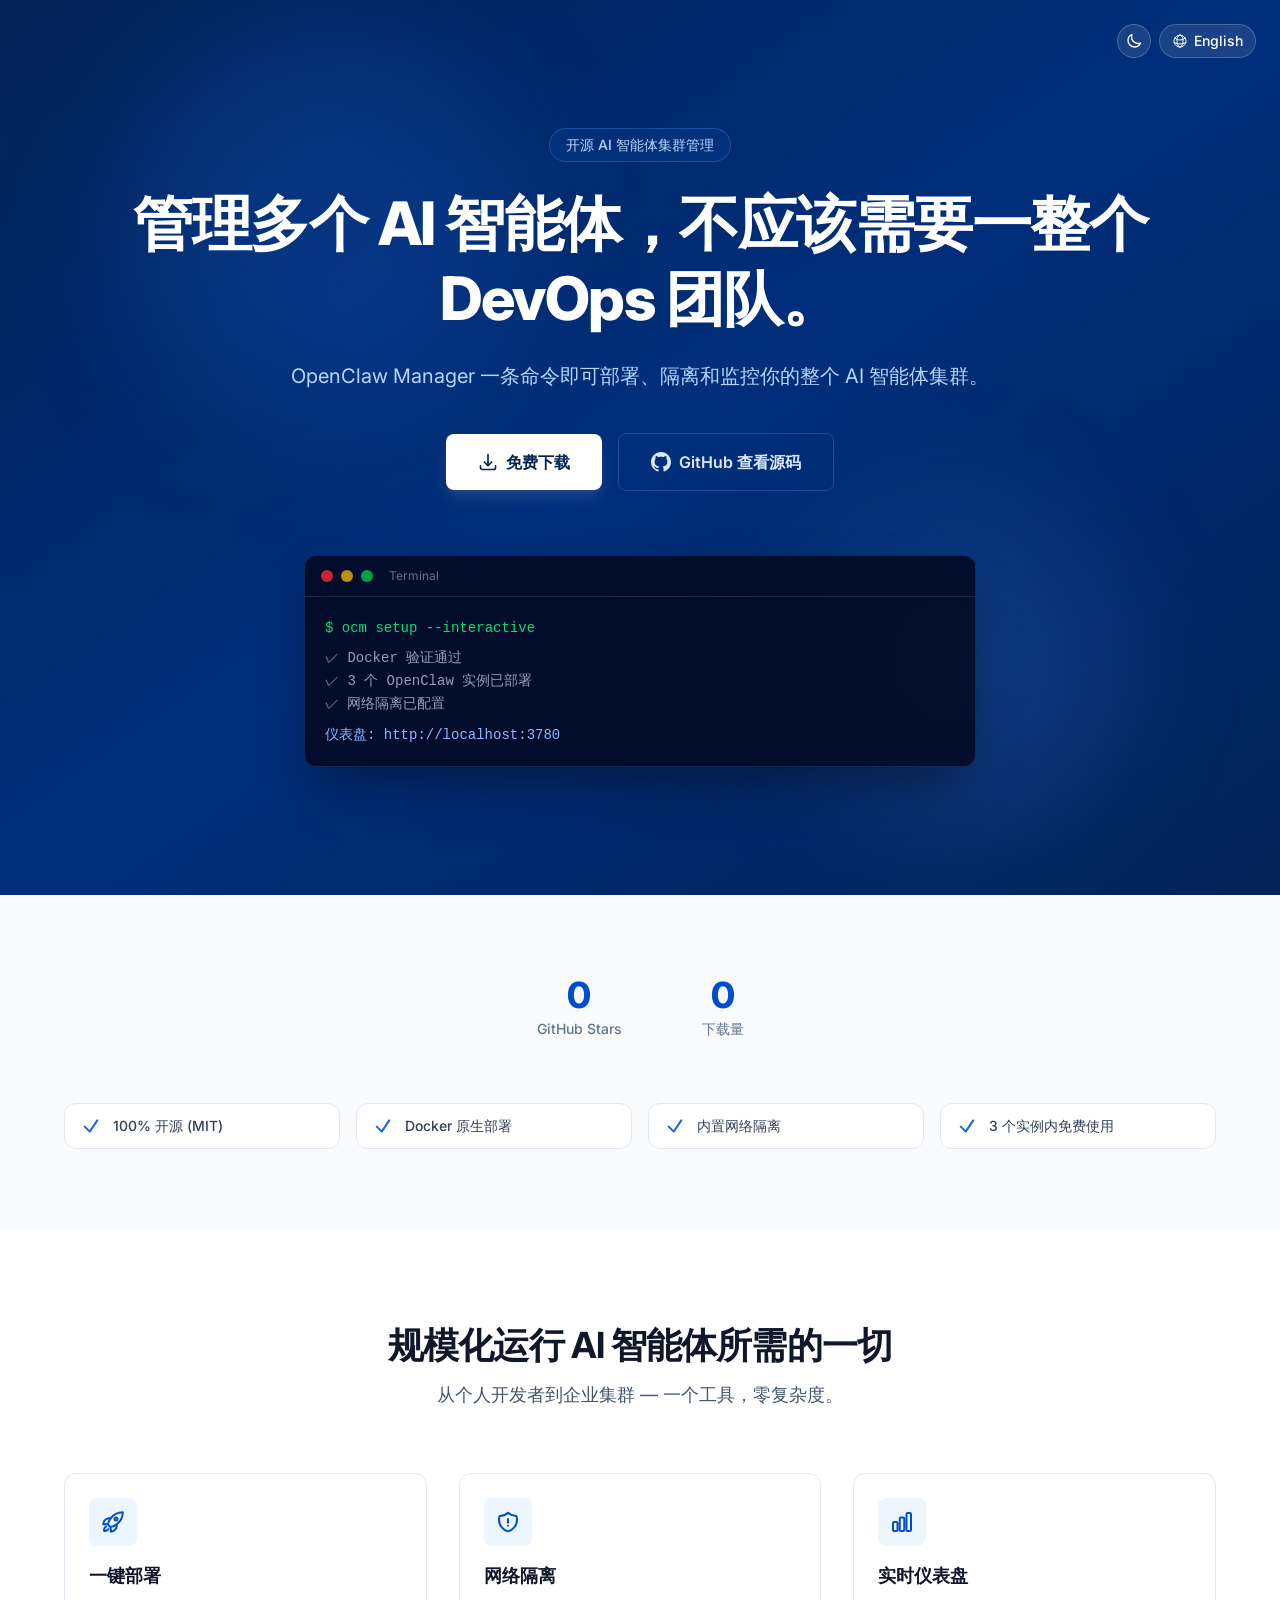
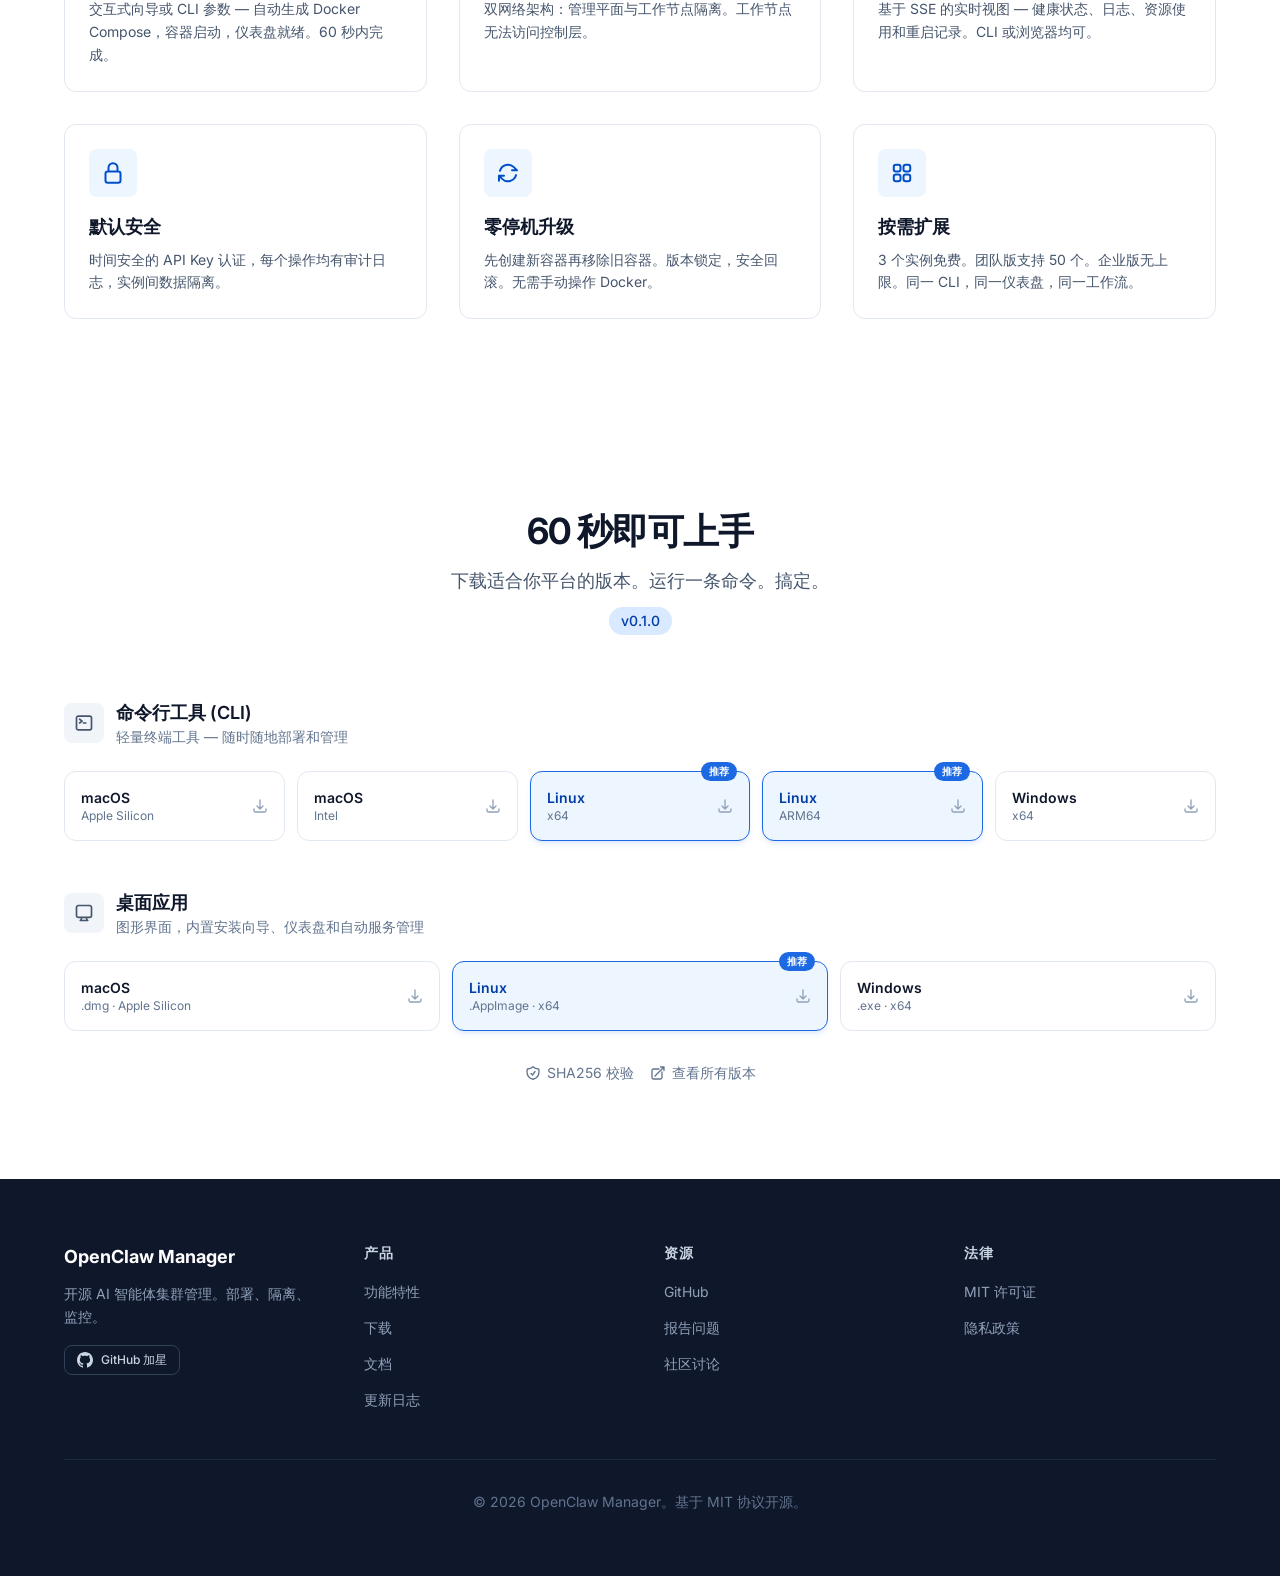
==== commit ef289a94: "Deploy website from vs-openclaw-astro" ====
--- a/zh-cn/index.html
+++ b/zh-cn/index.html
@@ -1,11 +1,11 @@
-<!DOCTYPE html><html lang="zh-CN"> <head><meta charset="UTF-8"><meta name="viewport" content="width=device-width, initial-scale=1.0"><meta name="description" content="OpenClaw Management — 部署、管理和保护您的 AI 智能体集群。"><link rel="icon" type="image/svg+xml" href="/favicon.svg"><link rel="preconnect" href="https://fonts.googleapis.com"><link rel="preconnect" href="https://fonts.gstatic.com" crossorigin><link href="https://fonts.googleapis.com/css2?family=Inter:wght@400;500;600;700;800&display=swap" rel="stylesheet"><title>OpenClaw 管理平台 — AI 智能体集群管理</title><!-- Prevent FOUC: apply dark class before paint --><script>
+<!DOCTYPE html><html lang="zh-CN"> <head><meta charset="UTF-8"><meta name="viewport" content="width=device-width, initial-scale=1.0"><meta name="description" content="开源工具，通过 Docker 部署、管理和保护多个 AI 智能体实例。一键安装，网络隔离，实时仪表盘。3 个实例内免费。"><meta name="keywords" content="OpenClaw, AI 智能体管理, Docker, 集群管理, 容器隔离, 开源, CLI 工具, AI DevOps"><link rel="canonical" href="https://openclaw.dev/zh-cn/"><!-- Open Graph --><meta property="og:type" content="website"><meta property="og:title" content="OpenClaw Manager — AI 智能体集群管理，简单高效"><meta property="og:description" content="一条命令部署和管理你的 AI 智能体集群。容器隔离、实时仪表盘、零停机升级。"><meta property="og:url" content="https://openclaw.dev/zh-cn/"><meta property="og:site_name" content="OpenClaw Manager"><meta property="og:locale" content="zh_CN"><meta property="og:image" content="https://openclaw.dev/og-image.png"><meta property="og:image:width" content="1200"><meta property="og:image:height" content="630"><!-- Twitter Card --><meta name="twitter:card" content="summary_large_image"><meta name="twitter:title" content="OpenClaw Manager — AI 智能体集群管理，简单高效"><meta name="twitter:description" content="一条命令部署和管理你的 AI 智能体集群。容器隔离、实时仪表盘、零停机升级。"><meta name="twitter:image" content="https://openclaw.dev/og-image.png"><!-- Alternate languages — must be absolute URLs per Google spec --><link rel="alternate" hreflang="en" href="https://openclaw.dev/en/"><link rel="alternate" hreflang="zh-CN" href="https://openclaw.dev/zh-cn/"><link rel="alternate" hreflang="x-default" href="https://openclaw.dev/en/"><!-- Structured data --><script type="application/ld+json">{"@context":"https://schema.org","@type":"SoftwareApplication","name":"OpenClaw Manager","description":"开源工具，通过 Docker 部署、管理和保护多个 AI 智能体实例。一键安装，网络隔离，实时仪表盘。3 个实例内免费。","applicationCategory":"DeveloperApplication","operatingSystem":"macOS, Linux, Windows","offers":{"@type":"Offer","price":"0","priceCurrency":"USD"},"license":"https://opensource.org/licenses/MIT","url":"https://openclaw.dev"}</script><link rel="icon" type="image/svg+xml" href="/favicon.svg"><link rel="preconnect" href="https://fonts.googleapis.com"><link rel="preconnect" href="https://fonts.gstatic.com" crossorigin><link href="https://fonts.googleapis.com/css2?family=Inter:wght@400;500;600;700;800&display=swap" rel="stylesheet"><title>OpenClaw Manager — 部署、隔离和监控 AI 智能体集群</title><!-- Prevent FOUC: apply dark class before paint --><script>
       (function () {
         var stored = localStorage.getItem("theme");
         if (stored === "dark" || (!stored && window.matchMedia("(prefers-color-scheme: dark)").matches)) {
           document.documentElement.classList.add("dark");
         }
       })();
-    </script><link rel="stylesheet" href="/_astro/index.dM7pj1zy.css"></head> <body class="min-h-screen bg-white dark:bg-slate-950 text-slate-900 dark:text-slate-100 font-sans antialiased transition-colors duration-300"> <main>  <section class="relative overflow-hidden bg-gradient-to-br from-brand-900 via-brand-800 to-brand-900 dark:from-slate-950 dark:via-brand-950 dark:to-slate-950 py-32 px-6"> <!-- Controls: language + theme --> <div class="absolute top-6 right-6 z-20 flex items-center gap-2"> <button id="theme-toggle" type="button" aria-label="Toggle dark mode" class="inline-flex items-center justify-center rounded-full border border-white/20 bg-white/10 p-2 text-white backdrop-blur-sm transition-all duration-200 hover:bg-white/20"> <!-- Sun icon (shown in dark mode) --> <svg id="theme-icon-light" aria-hidden="true" class="hidden h-4 w-4" xmlns="http://www.w3.org/2000/svg" fill="none" viewBox="0 0 24 24" stroke="currentColor" stroke-width="2"> <path stroke-linecap="round" stroke-linejoin="round" d="M12 3v2.25m6.364.386l-1.591 1.591M21 12h-2.25m-.386 6.364l-1.591-1.591M12 18.75V21m-4.773-4.227l-1.591 1.591M5.25 12H3m4.227-4.773L5.636 5.636M15.75 12a3.75 3.75 0 11-7.5 0 3.75 3.75 0 017.5 0z"></path> </svg> <!-- Moon icon (shown in light mode) --> <svg id="theme-icon-dark" aria-hidden="true" class="hidden h-4 w-4" xmlns="http://www.w3.org/2000/svg" fill="none" viewBox="0 0 24 24" stroke="currentColor" stroke-width="2"> <path stroke-linecap="round" stroke-linejoin="round" d="M21.752 15.002A9.718 9.718 0 0118 15.75c-5.385 0-9.75-4.365-9.75-9.75 0-1.33.266-2.597.748-3.752A9.753 9.753 0 003 11.25C3 16.635 7.365 21 12.75 21a9.753 9.753 0 009.002-5.998z"></path> </svg> </button> <script>
+    </script><link rel="stylesheet" href="/_astro/index.hYoLGG2o.css"></head> <body class="min-h-screen bg-white dark:bg-slate-950 text-slate-900 dark:text-slate-100 font-sans antialiased transition-colors duration-300"> <main>   <header class="relative overflow-hidden bg-gradient-to-br from-brand-900 via-brand-800 to-brand-900 dark:from-slate-950 dark:via-brand-950 dark:to-slate-950 py-24 md:py-32 px-6"> <!-- Controls --> <nav aria-label="Site navigation" class="absolute top-6 right-6 z-20 flex items-center gap-2"> <button id="theme-toggle" type="button" aria-label="Toggle dark mode" class="inline-flex items-center justify-center rounded-full border border-white/20 bg-white/10 p-2 text-white backdrop-blur-sm transition-all duration-200 hover:bg-white/20"> <!-- Sun icon (shown in dark mode) --> <svg id="theme-icon-light" aria-hidden="true" class="hidden h-4 w-4" xmlns="http://www.w3.org/2000/svg" fill="none" viewBox="0 0 24 24" stroke="currentColor" stroke-width="2"> <path stroke-linecap="round" stroke-linejoin="round" d="M12 3v2.25m6.364.386l-1.591 1.591M21 12h-2.25m-.386 6.364l-1.591-1.591M12 18.75V21m-4.773-4.227l-1.591 1.591M5.25 12H3m4.227-4.773L5.636 5.636M15.75 12a3.75 3.75 0 11-7.5 0 3.75 3.75 0 017.5 0z"></path> </svg> <!-- Moon icon (shown in light mode) --> <svg id="theme-icon-dark" aria-hidden="true" class="hidden h-4 w-4" xmlns="http://www.w3.org/2000/svg" fill="none" viewBox="0 0 24 24" stroke="currentColor" stroke-width="2"> <path stroke-linecap="round" stroke-linejoin="round" d="M21.752 15.002A9.718 9.718 0 0118 15.75c-5.385 0-9.75-4.365-9.75-9.75 0-1.33.266-2.597.748-3.752A9.753 9.753 0 003 11.25C3 16.635 7.365 21 12.75 21a9.753 9.753 0 009.002-5.998z"></path> </svg> </button> <script>
   (function () {
     var btn = document.getElementById("theme-toggle");
     var iconLight = document.getElementById("theme-icon-light");
@@ -25,5 +25,23 @@
       updateIcons();
     });
   })();
-</script> <a href="/en/" class="inline-flex items-center gap-1.5 rounded-full border border-white/20 bg-white/10 px-3 py-1.5 text-sm font-medium text-white backdrop-blur-sm transition-all duration-200 hover:bg-white/20"> <svg aria-hidden="true" class="h-4 w-4" xmlns="http://www.w3.org/2000/svg" fill="none" viewBox="0 0 24 24" stroke="currentColor" stroke-width="1.5"> <path stroke-linecap="round" stroke-linejoin="round" d="M12 21a9.004 9.004 0 008.716-6.747M12 21a9.004 9.004 0 01-8.716-6.747M12 21c2.485 0 4.5-4.03 4.5-9S14.485 3 12 3m0 18c-2.485 0-4.5-4.03-4.5-9S9.515 3 12 3m0 0a8.997 8.997 0 017.843 4.582M12 3a8.997 8.997 0 00-7.843 4.582m15.686 0A11.953 11.953 0 0112 10.5c-2.998 0-5.74-1.1-7.843-2.918m15.686 0A8.959 8.959 0 0121 12c0 .778-.099 1.533-.284 2.253m0 0A17.919 17.919 0 0112 16.5a17.92 17.92 0 01-8.716-2.247m0 0A8.966 8.966 0 013 12c0-1.264.26-2.467.729-3.558"></path> </svg> English </a> </div> <!-- Decorative gradient orbs --> <div class="absolute top-1/4 left-1/4 w-96 h-96 bg-brand-500/20 dark:bg-brand-500/10 rounded-full blur-3xl -translate-x-1/2 -translate-y-1/2"></div> <div class="absolute bottom-1/4 right-1/4 w-80 h-80 bg-brand-400/15 dark:bg-brand-400/8 rounded-full blur-3xl translate-x-1/2 translate-y-1/2"></div> <div class="absolute top-1/2 left-1/2 w-64 h-64 bg-brand-300/10 dark:bg-brand-300/5 rounded-full blur-2xl -translate-x-1/2 -translate-y-1/2"></div> <div class="relative z-10 mx-auto max-w-4xl text-center"> <p class="mb-6 inline-block rounded-full border border-brand-400/30 bg-brand-500/10 px-4 py-1.5 text-sm font-medium text-brand-200 backdrop-blur-sm"> AI 智能体集群管理 </p> <h1 class="text-5xl font-extrabold leading-tight tracking-tight text-white md:text-7xl"> OpenClaw<br>管理平台 </h1> <p class="mx-auto mt-6 max-w-2xl text-lg leading-relaxed text-brand-200 md:text-xl"> 自信地部署、管理和保护您的 AI 智能体集群。 </p> <div class="mt-10 flex flex-col items-center gap-4 sm:flex-row sm:justify-center"> <a href="#pricing" class="inline-flex items-center rounded-lg bg-brand-500 px-8 py-4 text-base font-semibold text-white shadow-lg shadow-brand-500/25 transition-all duration-200 hover:bg-brand-400 hover:shadow-xl hover:shadow-brand-400/30 hover:-translate-y-0.5"> 免费开始 </a> <a href="#features" class="inline-flex items-center rounded-lg border border-brand-400/30 px-8 py-4 text-base font-semibold text-brand-100 backdrop-blur-sm transition-all duration-200 hover:border-brand-300/50 hover:bg-brand-500/10 hover:-translate-y-0.5"> 了解更多 </a> </div> </div> </section> <section id="features" class="bg-gray-50 dark:bg-slate-900 py-24 px-6 transition-colors duration-300"> <div class="mx-auto max-w-6xl"> <div class="text-center"> <h2 class="text-3xl font-bold tracking-tight text-slate-900 dark:text-white md:text-4xl"> 一站式解决方案 </h2> <p class="mx-auto mt-4 max-w-2xl text-lg text-slate-600 dark:text-slate-400"> 管理 AI 智能体基础设施的强大工具 </p> </div> <div class="mt-16 grid gap-8 sm:grid-cols-2 lg:grid-cols-4"> <div class="group rounded-xl border border-slate-200 dark:border-slate-700 bg-white dark:bg-slate-800 p-6 transition-all duration-200 hover:border-brand-200 dark:hover:border-brand-600 hover:shadow-lg hover:shadow-brand-500/5 hover:-translate-y-1"> <div class="mb-4 inline-flex h-12 w-12 items-center justify-center rounded-lg bg-brand-50 dark:bg-brand-500/10 text-brand-600 dark:text-brand-400"> <svg aria-hidden="true" xmlns="http://www.w3.org/2000/svg" class="h-6 w-6" fill="none" viewBox="0 0 24 24" stroke="currentColor" stroke-width="2"> <path stroke-linecap="round" stroke-linejoin="round" d="M15.59 14.37a6 6 0 01-5.84 7.38v-4.8m5.84-2.58a14.98 14.98 0 006.16-12.12A14.98 14.98 0 009.631 8.41m5.96 5.96a14.926 14.926 0 01-5.841 2.58m-.119-8.54a6 6 0 00-7.381 5.84h4.8m2.581-5.84a14.927 14.927 0 00-2.58 5.84m2.699 2.7c-.103.021-.207.041-.311.06a15.09 15.09 0 01-2.448-2.448 14.9 14.9 0 01.06-.312m-2.24 2.39a4.493 4.493 0 00-1.757 4.306 4.493 4.493 0 004.306-1.758M16.5 9a1.5 1.5 0 11-3 0 1.5 1.5 0 013 0z"></path> </svg>    </div> <h3 class="text-lg font-semibold text-slate-900 dark:text-white">一键安装</h3> <p class="mt-2 text-sm leading-relaxed text-slate-600 dark:text-slate-400">一条命令即可部署 OpenClaw 实例。零配置，秒级启动。</p> </div><div class="group rounded-xl border border-slate-200 dark:border-slate-700 bg-white dark:bg-slate-800 p-6 transition-all duration-200 hover:border-brand-200 dark:hover:border-brand-600 hover:shadow-lg hover:shadow-brand-500/5 hover:-translate-y-1"> <div class="mb-4 inline-flex h-12 w-12 items-center justify-center rounded-lg bg-brand-50 dark:bg-brand-500/10 text-brand-600 dark:text-brand-400">  <svg aria-hidden="true" xmlns="http://www.w3.org/2000/svg" class="h-6 w-6" fill="none" viewBox="0 0 24 24" stroke="currentColor" stroke-width="2"> <path stroke-linecap="round" stroke-linejoin="round" d="M4 6a2 2 0 012-2h2a2 2 0 012 2v2a2 2 0 01-2 2H6a2 2 0 01-2-2V6zm10 0a2 2 0 012-2h2a2 2 0 012 2v2a2 2 0 01-2 2h-2a2 2 0 01-2-2V6zM4 16a2 2 0 012-2h2a2 2 0 012 2v2a2 2 0 01-2 2H6a2 2 0 01-2-2v-2zm10 0a2 2 0 012-2h2a2 2 0 012 2v2a2 2 0 01-2 2h-2a2 2 0 01-2-2v-2z"></path> </svg>   </div> <h3 class="text-lg font-semibold text-slate-900 dark:text-white">集群管理</h3> <p class="mt-2 text-sm leading-relaxed text-slate-600 dark:text-slate-400">主从拓扑架构，配备健康监控和自动重启。从单实例扩展到数千实例。</p> </div><div class="group rounded-xl border border-slate-200 dark:border-slate-700 bg-white dark:bg-slate-800 p-6 transition-all duration-200 hover:border-brand-200 dark:hover:border-brand-600 hover:shadow-lg hover:shadow-brand-500/5 hover:-translate-y-1"> <div class="mb-4 inline-flex h-12 w-12 items-center justify-center rounded-lg bg-brand-50 dark:bg-brand-500/10 text-brand-600 dark:text-brand-400">   <svg aria-hidden="true" xmlns="http://www.w3.org/2000/svg" class="h-6 w-6" fill="none" viewBox="0 0 24 24" stroke="currentColor" stroke-width="2"> <path stroke-linecap="round" stroke-linejoin="round" d="M9 12.75L11.25 15 15 9.75m-3-7.036A11.959 11.959 0 013.598 6 11.99 11.99 0 003 9.749c0 5.592 3.824 10.29 9 11.623 5.176-1.332 9-6.03 9-11.622 0-1.31-.21-2.571-.598-3.751h-.152c-3.196 0-6.1-1.248-8.25-3.285z"></path> </svg>  </div> <h3 class="text-lg font-semibold text-slate-900 dark:text-white">数据安全</h3> <p class="mt-2 text-sm leading-relaxed text-slate-600 dark:text-slate-400">静态加密、实例间数据隔离，以及全面的审计日志。</p> </div><div class="group rounded-xl border border-slate-200 dark:border-slate-700 bg-white dark:bg-slate-800 p-6 transition-all duration-200 hover:border-brand-200 dark:hover:border-brand-600 hover:shadow-lg hover:shadow-brand-500/5 hover:-translate-y-1"> <div class="mb-4 inline-flex h-12 w-12 items-center justify-center rounded-lg bg-brand-50 dark:bg-brand-500/10 text-brand-600 dark:text-brand-400">    <svg aria-hidden="true" xmlns="http://www.w3.org/2000/svg" class="h-6 w-6" fill="none" viewBox="0 0 24 24" stroke="currentColor" stroke-width="2"> <path stroke-linecap="round" stroke-linejoin="round" d="M3 13.125C3 12.504 3.504 12 4.125 12h2.25c.621 0 1.125.504 1.125 1.125v6.75C7.5 20.496 6.996 21 6.375 21h-2.25A1.125 1.125 0 013 19.875v-6.75zM9.75 8.625c0-.621.504-1.125 1.125-1.125h2.25c.621 0 1.125.504 1.125 1.125v11.25c0 .621-.504 1.125-1.125 1.125h-2.25a1.125 1.125 0 01-1.125-1.125V8.625zM16.5 4.125c0-.621.504-1.125 1.125-1.125h2.25C20.496 3 21 3.504 21 4.125v15.75c0 .621-.504 1.125-1.125 1.125h-2.25a1.125 1.125 0 01-1.125-1.125V4.125z"></path> </svg> </div> <h3 class="text-lg font-semibold text-slate-900 dark:text-white">实时监控</h3> <p class="mt-2 text-sm leading-relaxed text-slate-600 dark:text-slate-400">基于 SSE 的实时仪表盘，提供日志、资源指标和即时状态更新。</p> </div> </div> </div> </section> <section id="pricing" class="bg-white dark:bg-slate-950 py-24 px-6 transition-colors duration-300"> <div class="mx-auto max-w-6xl"> <div class="text-center"> <h2 class="text-3xl font-bold tracking-tight text-slate-900 dark:text-white md:text-4xl"> 简单透明的定价 </h2> <p class="mx-auto mt-4 max-w-2xl text-lg text-slate-600 dark:text-slate-400"> 免费起步，随集群增长扩展 </p> </div> <div class="mt-16 grid gap-8 pt-4 lg:grid-cols-3"> <div class="relative flex flex-col rounded-2xl p-8 transition-all duration-200 hover:-translate-y-1 border border-slate-200 dark:border-slate-700 bg-white dark:bg-slate-800/50 hover:border-brand-200 dark:hover:border-brand-600 hover:shadow-lg">  <div class="mb-6"> <h3 class="text-lg font-semibold text-slate-900 dark:text-white">个人版</h3> <div class="mt-4 flex items-baseline"> <span class="text-4xl font-bold tracking-tight text-slate-900 dark:text-white">免费</span>  </div> <p class="mt-2 text-sm text-slate-600 dark:text-slate-400">最多 3 个实例</p> </div> <ul class="mb-8 flex-1 space-y-3"> <li class="flex items-start gap-3 text-sm text-slate-600 dark:text-slate-300"> <svg aria-hidden="true" class="mt-0.5 h-4 w-4 flex-shrink-0 text-brand-500" xmlns="http://www.w3.org/2000/svg" fill="none" viewBox="0 0 24 24" stroke="currentColor" stroke-width="2.5"> <path stroke-linecap="round" stroke-linejoin="round" d="M4.5 12.75l6 6 9-13.5"></path> </svg> CLI 命令行工具 </li><li class="flex items-start gap-3 text-sm text-slate-600 dark:text-slate-300"> <svg aria-hidden="true" class="mt-0.5 h-4 w-4 flex-shrink-0 text-brand-500" xmlns="http://www.w3.org/2000/svg" fill="none" viewBox="0 0 24 24" stroke="currentColor" stroke-width="2.5"> <path stroke-linecap="round" stroke-linejoin="round" d="M4.5 12.75l6 6 9-13.5"></path> </svg> 社区支持 </li><li class="flex items-start gap-3 text-sm text-slate-600 dark:text-slate-300"> <svg aria-hidden="true" class="mt-0.5 h-4 w-4 flex-shrink-0 text-brand-500" xmlns="http://www.w3.org/2000/svg" fill="none" viewBox="0 0 24 24" stroke="currentColor" stroke-width="2.5"> <path stroke-linecap="round" stroke-linejoin="round" d="M4.5 12.75l6 6 9-13.5"></path> </svg> 基础监控 </li><li class="flex items-start gap-3 text-sm text-slate-600 dark:text-slate-300"> <svg aria-hidden="true" class="mt-0.5 h-4 w-4 flex-shrink-0 text-brand-500" xmlns="http://www.w3.org/2000/svg" fill="none" viewBox="0 0 24 24" stroke="currentColor" stroke-width="2.5"> <path stroke-linecap="round" stroke-linejoin="round" d="M4.5 12.75l6 6 9-13.5"></path> </svg> Docker 部署 </li> </ul> <a href="#" class="block rounded-lg px-6 py-3 text-center text-sm font-semibold transition-all duration-200 border border-slate-300 dark:border-slate-600 text-slate-700 dark:text-slate-300 hover:border-brand-300 dark:hover:border-brand-500 hover:bg-brand-50 dark:hover:bg-brand-500/10 hover:text-brand-700 dark:hover:text-brand-300"> 免费开始 </a> </div><div class="relative flex flex-col rounded-2xl p-8 transition-all duration-200 hover:-translate-y-1 border-2 border-brand-500 bg-white dark:bg-slate-800 shadow-xl shadow-brand-500/10"> <div class="absolute -top-4 left-1/2 -translate-x-1/2"> <span class="inline-block rounded-full bg-brand-500 px-4 py-1 text-xs font-semibold tracking-wide text-white uppercase"> 最受欢迎 </span> </div> <div class="mb-6"> <h3 class="text-lg font-semibold text-slate-900 dark:text-white">团队版</h3> <div class="mt-4 flex items-baseline"> <span class="text-4xl font-bold tracking-tight text-slate-900 dark:text-white">¥199</span> <span class="ml-1 text-sm text-slate-500 dark:text-slate-400">/月/席位</span> </div> <p class="mt-2 text-sm text-slate-600 dark:text-slate-400">最多 50 个实例</p> </div> <ul class="mb-8 flex-1 space-y-3"> <li class="flex items-start gap-3 text-sm text-slate-600 dark:text-slate-300"> <svg aria-hidden="true" class="mt-0.5 h-4 w-4 flex-shrink-0 text-brand-500" xmlns="http://www.w3.org/2000/svg" fill="none" viewBox="0 0 24 24" stroke="currentColor" stroke-width="2.5"> <path stroke-linecap="round" stroke-linejoin="round" d="M4.5 12.75l6 6 9-13.5"></path> </svg> 包含个人版全部功能 </li><li class="flex items-start gap-3 text-sm text-slate-600 dark:text-slate-300"> <svg aria-hidden="true" class="mt-0.5 h-4 w-4 flex-shrink-0 text-brand-500" xmlns="http://www.w3.org/2000/svg" fill="none" viewBox="0 0 24 24" stroke="currentColor" stroke-width="2.5"> <path stroke-linecap="round" stroke-linejoin="round" d="M4.5 12.75l6 6 9-13.5"></path> </svg> 优先支持 </li><li class="flex items-start gap-3 text-sm text-slate-600 dark:text-slate-300"> <svg aria-hidden="true" class="mt-0.5 h-4 w-4 flex-shrink-0 text-brand-500" xmlns="http://www.w3.org/2000/svg" fill="none" viewBox="0 0 24 24" stroke="currentColor" stroke-width="2.5"> <path stroke-linecap="round" stroke-linejoin="round" d="M4.5 12.75l6 6 9-13.5"></path> </svg> 共享仪表盘 </li><li class="flex items-start gap-3 text-sm text-slate-600 dark:text-slate-300"> <svg aria-hidden="true" class="mt-0.5 h-4 w-4 flex-shrink-0 text-brand-500" xmlns="http://www.w3.org/2000/svg" fill="none" viewBox="0 0 24 24" stroke="currentColor" stroke-width="2.5"> <path stroke-linecap="round" stroke-linejoin="round" d="M4.5 12.75l6 6 9-13.5"></path> </svg> 团队管理 </li><li class="flex items-start gap-3 text-sm text-slate-600 dark:text-slate-300"> <svg aria-hidden="true" class="mt-0.5 h-4 w-4 flex-shrink-0 text-brand-500" xmlns="http://www.w3.org/2000/svg" fill="none" viewBox="0 0 24 24" stroke="currentColor" stroke-width="2.5"> <path stroke-linecap="round" stroke-linejoin="round" d="M4.5 12.75l6 6 9-13.5"></path> </svg> API 访问 </li> </ul> <a href="#" class="block rounded-lg px-6 py-3 text-center text-sm font-semibold transition-all duration-200 bg-brand-500 text-white shadow-md shadow-brand-500/25 hover:bg-brand-400 hover:shadow-lg"> 开始免费试用 </a> </div><div class="relative flex flex-col rounded-2xl p-8 transition-all duration-200 hover:-translate-y-1 border border-slate-200 dark:border-slate-700 bg-white dark:bg-slate-800/50 hover:border-brand-200 dark:hover:border-brand-600 hover:shadow-lg">  <div class="mb-6"> <h3 class="text-lg font-semibold text-slate-900 dark:text-white">企业版</h3> <div class="mt-4 flex items-baseline"> <span class="text-4xl font-bold tracking-tight text-slate-900 dark:text-white">联系我们</span>  </div> <p class="mt-2 text-sm text-slate-600 dark:text-slate-400">无限实例</p> </div> <ul class="mb-8 flex-1 space-y-3"> <li class="flex items-start gap-3 text-sm text-slate-600 dark:text-slate-300"> <svg aria-hidden="true" class="mt-0.5 h-4 w-4 flex-shrink-0 text-brand-500" xmlns="http://www.w3.org/2000/svg" fill="none" viewBox="0 0 24 24" stroke="currentColor" stroke-width="2.5"> <path stroke-linecap="round" stroke-linejoin="round" d="M4.5 12.75l6 6 9-13.5"></path> </svg> 包含团队版全部功能 </li><li class="flex items-start gap-3 text-sm text-slate-600 dark:text-slate-300"> <svg aria-hidden="true" class="mt-0.5 h-4 w-4 flex-shrink-0 text-brand-500" xmlns="http://www.w3.org/2000/svg" fill="none" viewBox="0 0 24 24" stroke="currentColor" stroke-width="2.5"> <path stroke-linecap="round" stroke-linejoin="round" d="M4.5 12.75l6 6 9-13.5"></path> </svg> SSO / SAML 单点登录 </li><li class="flex items-start gap-3 text-sm text-slate-600 dark:text-slate-300"> <svg aria-hidden="true" class="mt-0.5 h-4 w-4 flex-shrink-0 text-brand-500" xmlns="http://www.w3.org/2000/svg" fill="none" viewBox="0 0 24 24" stroke="currentColor" stroke-width="2.5"> <path stroke-linecap="round" stroke-linejoin="round" d="M4.5 12.75l6 6 9-13.5"></path> </svg> 专属支持 </li><li class="flex items-start gap-3 text-sm text-slate-600 dark:text-slate-300"> <svg aria-hidden="true" class="mt-0.5 h-4 w-4 flex-shrink-0 text-brand-500" xmlns="http://www.w3.org/2000/svg" fill="none" viewBox="0 0 24 24" stroke="currentColor" stroke-width="2.5"> <path stroke-linecap="round" stroke-linejoin="round" d="M4.5 12.75l6 6 9-13.5"></path> </svg> 自定义 SLA </li><li class="flex items-start gap-3 text-sm text-slate-600 dark:text-slate-300"> <svg aria-hidden="true" class="mt-0.5 h-4 w-4 flex-shrink-0 text-brand-500" xmlns="http://www.w3.org/2000/svg" fill="none" viewBox="0 0 24 24" stroke="currentColor" stroke-width="2.5"> <path stroke-linecap="round" stroke-linejoin="round" d="M4.5 12.75l6 6 9-13.5"></path> </svg> 合规与审计 </li> </ul> <a href="#" class="block rounded-lg px-6 py-3 text-center text-sm font-semibold transition-all duration-200 border border-slate-300 dark:border-slate-600 text-slate-700 dark:text-slate-300 hover:border-brand-300 dark:hover:border-brand-500 hover:bg-brand-50 dark:hover:bg-brand-500/10 hover:text-brand-700 dark:hover:text-brand-300"> 联系销售 </a> </div> </div> </div> </section> <footer class="bg-slate-900 dark:bg-slate-950 py-16 px-6 transition-colors duration-300"> <div class="mx-auto max-w-6xl"> <div class="grid gap-12 sm:grid-cols-2 lg:grid-cols-4"> <!-- Brand --> <div> <p class="text-lg font-bold text-white">OpenClaw Management</p> <p class="mt-3 text-sm leading-relaxed text-slate-400"> 自信地部署、管理和保护您的 AI 智能体集群。 </p> </div> <!-- Link columns --> <div> <p class="text-sm font-semibold uppercase tracking-wider text-slate-300">产品</p> <ul class="mt-4 space-y-3"> <li> <a href="#features" class="text-sm text-slate-400 transition-colors duration-150 hover:text-white"> 功能特性 </a> </li><li> <a href="#pricing" class="text-sm text-slate-400 transition-colors duration-150 hover:text-white"> 定价 </a> </li><li> <a href="#" class="text-sm text-slate-400 transition-colors duration-150 hover:text-white"> 文档 </a> </li> </ul> </div><div> <p class="text-sm font-semibold uppercase tracking-wider text-slate-300">公司</p> <ul class="mt-4 space-y-3"> <li> <a href="#" class="text-sm text-slate-400 transition-colors duration-150 hover:text-white"> 关于我们 </a> </li><li> <a href="#" class="text-sm text-slate-400 transition-colors duration-150 hover:text-white"> 博客 </a> </li><li> <a href="#" class="text-sm text-slate-400 transition-colors duration-150 hover:text-white"> 联系我们 </a> </li> </ul> </div><div> <p class="text-sm font-semibold uppercase tracking-wider text-slate-300">社交</p> <ul class="mt-4 space-y-3"> <li> <a href="#" class="text-sm text-slate-400 transition-colors duration-150 hover:text-white"> GitHub </a> </li><li> <a href="#" class="text-sm text-slate-400 transition-colors duration-150 hover:text-white"> Twitter </a> </li> </ul> </div> </div> <div class="mt-12 border-t border-slate-800 pt-8 text-center"> <p class="text-sm text-slate-500">
-&copy; 2026 OpenClaw Management 版权所有。 </p> </div> </div> </footer>  </main> </body></html>+</script> <a href="/en/" class="inline-flex items-center gap-1.5 rounded-full border border-white/20 bg-white/10 px-3 py-1.5 text-sm font-medium text-white backdrop-blur-sm transition-all duration-200 hover:bg-white/20"> <svg aria-hidden="true" class="h-4 w-4" xmlns="http://www.w3.org/2000/svg" fill="none" viewBox="0 0 24 24" stroke="currentColor" stroke-width="1.5"> <path stroke-linecap="round" stroke-linejoin="round" d="M12 21a9.004 9.004 0 008.716-6.747M12 21a9.004 9.004 0 01-8.716-6.747M12 21c2.485 0 4.5-4.03 4.5-9S14.485 3 12 3m0 18c-2.485 0-4.5-4.03-4.5-9S9.515 3 12 3m0 0a8.997 8.997 0 017.843 4.582M12 3a8.997 8.997 0 00-7.843 4.582m15.686 0A11.953 11.953 0 0112 10.5c-2.998 0-5.74-1.1-7.843-2.918m15.686 0A8.959 8.959 0 0121 12c0 .778-.099 1.533-.284 2.253m0 0A17.919 17.919 0 0112 16.5a17.92 17.92 0 01-8.716-2.247m0 0A8.966 8.966 0 013 12c0-1.264.26-2.467.729-3.558"></path> </svg> English </a> </nav> <!-- Decorative orbs --> <div class="absolute top-1/4 left-1/4 w-96 h-96 bg-brand-500/20 dark:bg-brand-500/10 rounded-full blur-3xl -translate-x-1/2 -translate-y-1/2"></div> <div class="absolute bottom-1/4 right-1/4 w-80 h-80 bg-brand-400/15 dark:bg-brand-400/8 rounded-full blur-3xl translate-x-1/2 translate-y-1/2"></div> <div class="relative z-10 mx-auto max-w-5xl"> <div class="text-center"> <p class="mb-6 inline-block rounded-full border border-brand-400/30 bg-brand-500/10 px-4 py-1.5 text-sm font-medium text-brand-200 backdrop-blur-sm"> 开源 AI 智能体集群管理 </p> <!-- Pain point --> <h1 class="text-3xl font-extrabold leading-tight tracking-tight text-white md:text-5xl lg:text-6xl"> 管理多个 AI 智能体，不应该需要一整个 DevOps 团队。 </h1> <!-- Solution --> <p class="mx-auto mt-6 max-w-3xl text-lg leading-relaxed text-brand-200 md:text-xl"> OpenClaw Manager 一条命令即可部署、隔离和监控你的整个 AI 智能体集群。 </p> <!-- CTA buttons --> <div class="mt-10 flex flex-col items-center gap-4 sm:flex-row sm:justify-center"> <a href="#download" class="inline-flex items-center gap-2 rounded-lg bg-white px-8 py-4 text-base font-semibold text-brand-900 shadow-lg shadow-white/10 transition-all duration-200 hover:bg-brand-50 hover:shadow-xl hover:-translate-y-0.5"> <svg aria-hidden="true" class="h-5 w-5" xmlns="http://www.w3.org/2000/svg" fill="none" viewBox="0 0 24 24" stroke="currentColor" stroke-width="2"> <path stroke-linecap="round" stroke-linejoin="round" d="M3 16.5v2.25A2.25 2.25 0 005.25 21h13.5A2.25 2.25 0 0021 18.75V16.5M16.5 12L12 16.5m0 0L7.5 12m4.5 4.5V3"></path> </svg> 免费下载 </a> <a href="https://github.com/vs-openclaw/vs-openclaw-website" target="_blank" rel="noopener noreferrer" class="inline-flex items-center gap-2 rounded-lg border border-brand-400/30 px-8 py-4 text-base font-semibold text-brand-100 backdrop-blur-sm transition-all duration-200 hover:border-brand-300/50 hover:bg-brand-500/10 hover:-translate-y-0.5"> <svg aria-hidden="true" class="h-5 w-5" fill="currentColor" viewBox="0 0 24 24"> <path d="M12 0c-6.626 0-12 5.373-12 12 0 5.302 3.438 9.8 8.207 11.387.599.111.793-.261.793-.577v-2.234c-3.338.726-4.033-1.416-4.033-1.416-.546-1.387-1.333-1.756-1.333-1.756-1.089-.745.083-.729.083-.729 1.205.084 1.839 1.237 1.839 1.237 1.07 1.834 2.807 1.304 3.492.997.107-.775.418-1.305.762-1.604-2.665-.305-5.467-1.334-5.467-5.931 0-1.311.469-2.381 1.236-3.221-.124-.303-.535-1.524.117-3.176 0 0 1.008-.322 3.301 1.23.957-.266 1.983-.399 3.003-.404 1.02.005 2.047.138 3.006.404 2.291-1.552 3.297-1.23 3.297-1.23.653 1.653.242 2.874.118 3.176.77.84 1.235 1.911 1.235 3.221 0 4.609-2.807 5.624-5.479 5.921.43.372.823 1.102.823 2.222v3.293c0 .319.192.694.801.576 4.765-1.589 8.199-6.086 8.199-11.386 0-6.627-5.373-12-12-12z"></path> </svg> GitHub 查看源码 </a> </div> </div> <!-- Terminal mockup --> <div class="mt-16 mx-auto max-w-2xl" role="img" aria-label="Terminal showing OpenClaw setup process"> <div class="rounded-xl border border-brand-400/20 bg-slate-950/80 backdrop-blur-sm shadow-2xl shadow-black/40 overflow-hidden"> <!-- Title bar --> <div class="flex items-center gap-2 border-b border-white/10 px-4 py-3"> <div class="h-3 w-3 rounded-full bg-red-500/80"></div> <div class="h-3 w-3 rounded-full bg-yellow-500/80"></div> <div class="h-3 w-3 rounded-full bg-green-500/80"></div> <span class="ml-2 text-xs text-slate-500">Terminal</span> </div> <!-- Content --> <div class="p-5 font-mono text-sm leading-relaxed"> <p class="text-green-400">$ ocm setup --interactive</p> <p class="mt-2 text-slate-400">✓ Docker 验证通过</p> <p class="text-slate-400">✓ 3 个 OpenClaw 实例已部署</p> <p class="text-slate-400">✓ 网络隔离已配置</p> <p class="mt-2 text-brand-300">仪表盘: http://localhost:3780</p> </div> </div> </div> </div> </header> <section id="social-proof" class="bg-gray-50 dark:bg-slate-900 py-20 px-6 transition-colors duration-300"> <div class="mx-auto max-w-6xl">  <div class="flex flex-wrap items-center justify-center gap-12 md:gap-20"> <div class="text-center"> <p class="text-3xl font-extrabold tracking-tight text-brand-600 dark:text-brand-400 md:text-4xl"> 0 </p> <p class="mt-1 text-sm font-medium text-slate-500 dark:text-slate-400"> GitHub Stars </p> </div><div class="text-center"> <p class="text-3xl font-extrabold tracking-tight text-brand-600 dark:text-brand-400 md:text-4xl"> 0 </p> <p class="mt-1 text-sm font-medium text-slate-500 dark:text-slate-400"> 下载量 </p> </div> </div>  <div class="grid grid-cols-2 gap-4 md:grid-cols-4 mt-16"> <div class="flex items-center gap-3 rounded-xl border border-slate-200 dark:border-slate-700 bg-white dark:bg-slate-800/50 px-4 py-3"> <svg aria-hidden="true" class="h-5 w-5 flex-shrink-0 text-brand-500" xmlns="http://www.w3.org/2000/svg" fill="none" viewBox="0 0 24 24" stroke="currentColor" stroke-width="2.5"> <path stroke-linecap="round" stroke-linejoin="round" d="M4.5 12.75l6 6 9-13.5"></path> </svg> <span class="text-sm font-medium text-slate-700 dark:text-slate-300">100% 开源 (MIT)</span> </div><div class="flex items-center gap-3 rounded-xl border border-slate-200 dark:border-slate-700 bg-white dark:bg-slate-800/50 px-4 py-3"> <svg aria-hidden="true" class="h-5 w-5 flex-shrink-0 text-brand-500" xmlns="http://www.w3.org/2000/svg" fill="none" viewBox="0 0 24 24" stroke="currentColor" stroke-width="2.5"> <path stroke-linecap="round" stroke-linejoin="round" d="M4.5 12.75l6 6 9-13.5"></path> </svg> <span class="text-sm font-medium text-slate-700 dark:text-slate-300">Docker 原生部署</span> </div><div class="flex items-center gap-3 rounded-xl border border-slate-200 dark:border-slate-700 bg-white dark:bg-slate-800/50 px-4 py-3"> <svg aria-hidden="true" class="h-5 w-5 flex-shrink-0 text-brand-500" xmlns="http://www.w3.org/2000/svg" fill="none" viewBox="0 0 24 24" stroke="currentColor" stroke-width="2.5"> <path stroke-linecap="round" stroke-linejoin="round" d="M4.5 12.75l6 6 9-13.5"></path> </svg> <span class="text-sm font-medium text-slate-700 dark:text-slate-300">内置网络隔离</span> </div><div class="flex items-center gap-3 rounded-xl border border-slate-200 dark:border-slate-700 bg-white dark:bg-slate-800/50 px-4 py-3"> <svg aria-hidden="true" class="h-5 w-5 flex-shrink-0 text-brand-500" xmlns="http://www.w3.org/2000/svg" fill="none" viewBox="0 0 24 24" stroke="currentColor" stroke-width="2.5"> <path stroke-linecap="round" stroke-linejoin="round" d="M4.5 12.75l6 6 9-13.5"></path> </svg> <span class="text-sm font-medium text-slate-700 dark:text-slate-300">3 个实例内免费使用</span> </div> </div> </div> </section> <section id="features" class="bg-white dark:bg-slate-950 py-24 px-6 transition-colors duration-300"> <div class="mx-auto max-w-6xl"> <div class="text-center"> <h2 class="text-3xl font-bold tracking-tight text-slate-900 dark:text-white md:text-4xl"> 规模化运行 AI 智能体所需的一切 </h2> <p class="mx-auto mt-4 max-w-2xl text-lg text-slate-600 dark:text-slate-400"> 从个人开发者到企业集群 — 一个工具，零复杂度。 </p> </div> <div class="mt-16 grid gap-8 sm:grid-cols-2 lg:grid-cols-3"> <div class="group rounded-xl border border-slate-200 dark:border-slate-700 bg-white dark:bg-slate-800/50 p-6 transition-all duration-200 hover:border-brand-200 dark:hover:border-brand-600 hover:shadow-lg hover:shadow-brand-500/5 hover:-translate-y-1"> <div class="mb-4 inline-flex h-12 w-12 items-center justify-center rounded-lg bg-brand-50 dark:bg-brand-500/10 text-brand-600 dark:text-brand-400"> <svg aria-hidden="true" class="h-6 w-6" xmlns="http://www.w3.org/2000/svg" fill="none" viewBox="0 0 24 24" stroke="currentColor" stroke-width="2"> <path stroke-linecap="round" stroke-linejoin="round" d="M15.59 14.37a6 6 0 01-5.84 7.38v-4.8m5.84-2.58a14.98 14.98 0 006.16-12.12A14.98 14.98 0 009.631 8.41m5.96 5.96a14.926 14.926 0 01-5.841 2.58m-.119-8.54a6 6 0 00-7.381 5.84h4.8m2.581-5.84a14.927 14.927 0 00-2.58 5.84m2.699 2.7c-.103.021-.207.041-.311.06a15.09 15.09 0 01-2.448-2.448 14.9 14.9 0 01.06-.312m-2.24 2.39a4.493 4.493 0 00-1.757 4.306 4.493 4.493 0 004.306-1.758M16.5 9a1.5 1.5 0 11-3 0 1.5 1.5 0 013 0z"></path> </svg>      </div> <h3 class="text-lg font-semibold text-slate-900 dark:text-white">一键部署</h3> <p class="mt-2 text-sm leading-relaxed text-slate-600 dark:text-slate-400">交互式向导或 CLI 参数 — 自动生成 Docker Compose，容器启动，仪表盘就绪。60 秒内完成。</p> </div><div class="group rounded-xl border border-slate-200 dark:border-slate-700 bg-white dark:bg-slate-800/50 p-6 transition-all duration-200 hover:border-brand-200 dark:hover:border-brand-600 hover:shadow-lg hover:shadow-brand-500/5 hover:-translate-y-1"> <div class="mb-4 inline-flex h-12 w-12 items-center justify-center rounded-lg bg-brand-50 dark:bg-brand-500/10 text-brand-600 dark:text-brand-400">  <svg aria-hidden="true" class="h-6 w-6" xmlns="http://www.w3.org/2000/svg" fill="none" viewBox="0 0 24 24" stroke="currentColor" stroke-width="2"> <path stroke-linecap="round" stroke-linejoin="round" d="M12 9v3.75m0-10.036A11.959 11.959 0 013.598 6 11.99 11.99 0 003 9.75c0 5.592 3.824 10.29 9 11.622 5.176-1.332 9-6.03 9-11.622 0-1.31-.21-2.57-.598-3.75h-.152c-3.196 0-6.1-1.249-8.25-3.286zm0 13.036h.008v.008H12v-.008z"></path> </svg>     </div> <h3 class="text-lg font-semibold text-slate-900 dark:text-white">网络隔离</h3> <p class="mt-2 text-sm leading-relaxed text-slate-600 dark:text-slate-400">双网络架构：管理平面与工作节点隔离。工作节点无法访问控制层。</p> </div><div class="group rounded-xl border border-slate-200 dark:border-slate-700 bg-white dark:bg-slate-800/50 p-6 transition-all duration-200 hover:border-brand-200 dark:hover:border-brand-600 hover:shadow-lg hover:shadow-brand-500/5 hover:-translate-y-1"> <div class="mb-4 inline-flex h-12 w-12 items-center justify-center rounded-lg bg-brand-50 dark:bg-brand-500/10 text-brand-600 dark:text-brand-400">   <svg aria-hidden="true" class="h-6 w-6" xmlns="http://www.w3.org/2000/svg" fill="none" viewBox="0 0 24 24" stroke="currentColor" stroke-width="2"> <path stroke-linecap="round" stroke-linejoin="round" d="M3 13.125C3 12.504 3.504 12 4.125 12h2.25c.621 0 1.125.504 1.125 1.125v6.75C7.5 20.496 6.996 21 6.375 21h-2.25A1.125 1.125 0 013 19.875v-6.75zM9.75 8.625c0-.621.504-1.125 1.125-1.125h2.25c.621 0 1.125.504 1.125 1.125v11.25c0 .621-.504 1.125-1.125 1.125h-2.25a1.125 1.125 0 01-1.125-1.125V8.625zM16.5 4.125c0-.621.504-1.125 1.125-1.125h2.25C20.496 3 21 3.504 21 4.125v15.75c0 .621-.504 1.125-1.125 1.125h-2.25a1.125 1.125 0 01-1.125-1.125V4.125z"></path> </svg>    </div> <h3 class="text-lg font-semibold text-slate-900 dark:text-white">实时仪表盘</h3> <p class="mt-2 text-sm leading-relaxed text-slate-600 dark:text-slate-400">基于 SSE 的实时视图 — 健康状态、日志、资源使用和重启记录。CLI 或浏览器均可。</p> </div><div class="group rounded-xl border border-slate-200 dark:border-slate-700 bg-white dark:bg-slate-800/50 p-6 transition-all duration-200 hover:border-brand-200 dark:hover:border-brand-600 hover:shadow-lg hover:shadow-brand-500/5 hover:-translate-y-1"> <div class="mb-4 inline-flex h-12 w-12 items-center justify-center rounded-lg bg-brand-50 dark:bg-brand-500/10 text-brand-600 dark:text-brand-400">    <svg aria-hidden="true" class="h-6 w-6" xmlns="http://www.w3.org/2000/svg" fill="none" viewBox="0 0 24 24" stroke="currentColor" stroke-width="2"> <path stroke-linecap="round" stroke-linejoin="round" d="M16.5 10.5V6.75a4.5 4.5 0 10-9 0v3.75m-.75 11.25h10.5a2.25 2.25 0 002.25-2.25v-6.75a2.25 2.25 0 00-2.25-2.25H6.75a2.25 2.25 0 00-2.25 2.25v6.75a2.25 2.25 0 002.25 2.25z"></path> </svg>   </div> <h3 class="text-lg font-semibold text-slate-900 dark:text-white">默认安全</h3> <p class="mt-2 text-sm leading-relaxed text-slate-600 dark:text-slate-400">时间安全的 API Key 认证，每个操作均有审计日志，实例间数据隔离。</p> </div><div class="group rounded-xl border border-slate-200 dark:border-slate-700 bg-white dark:bg-slate-800/50 p-6 transition-all duration-200 hover:border-brand-200 dark:hover:border-brand-600 hover:shadow-lg hover:shadow-brand-500/5 hover:-translate-y-1"> <div class="mb-4 inline-flex h-12 w-12 items-center justify-center rounded-lg bg-brand-50 dark:bg-brand-500/10 text-brand-600 dark:text-brand-400">     <svg aria-hidden="true" class="h-6 w-6" xmlns="http://www.w3.org/2000/svg" fill="none" viewBox="0 0 24 24" stroke="currentColor" stroke-width="2"> <path stroke-linecap="round" stroke-linejoin="round" d="M16.023 9.348h4.992v-.001M2.985 19.644v-4.992m0 0h4.992m-4.993 0l3.181 3.183a8.25 8.25 0 0013.803-3.7M4.031 9.865a8.25 8.25 0 0113.803-3.7l3.181 3.182"></path> </svg>  </div> <h3 class="text-lg font-semibold text-slate-900 dark:text-white">零停机升级</h3> <p class="mt-2 text-sm leading-relaxed text-slate-600 dark:text-slate-400">先创建新容器再移除旧容器。版本锁定，安全回滚。无需手动操作 Docker。</p> </div><div class="group rounded-xl border border-slate-200 dark:border-slate-700 bg-white dark:bg-slate-800/50 p-6 transition-all duration-200 hover:border-brand-200 dark:hover:border-brand-600 hover:shadow-lg hover:shadow-brand-500/5 hover:-translate-y-1"> <div class="mb-4 inline-flex h-12 w-12 items-center justify-center rounded-lg bg-brand-50 dark:bg-brand-500/10 text-brand-600 dark:text-brand-400">      <svg aria-hidden="true" class="h-6 w-6" xmlns="http://www.w3.org/2000/svg" fill="none" viewBox="0 0 24 24" stroke="currentColor" stroke-width="2"> <path stroke-linecap="round" stroke-linejoin="round" d="M3.75 6A2.25 2.25 0 016 3.75h2.25A2.25 2.25 0 0110.5 6v2.25a2.25 2.25 0 01-2.25 2.25H6a2.25 2.25 0 01-2.25-2.25V6zM3.75 15.75A2.25 2.25 0 016 13.5h2.25a2.25 2.25 0 012.25 2.25V18a2.25 2.25 0 01-2.25 2.25H6A2.25 2.25 0 013.75 18v-2.25zM13.5 6a2.25 2.25 0 012.25-2.25H18A2.25 2.25 0 0120.25 6v2.25A2.25 2.25 0 0118 10.5h-2.25a2.25 2.25 0 01-2.25-2.25V6zM13.5 15.75a2.25 2.25 0 012.25-2.25H18a2.25 2.25 0 012.25 2.25V18A2.25 2.25 0 0118 20.25h-2.25A2.25 2.25 0 0113.5 18v-2.25z"></path> </svg> </div> <h3 class="text-lg font-semibold text-slate-900 dark:text-white">按需扩展</h3> <p class="mt-2 text-sm leading-relaxed text-slate-600 dark:text-slate-400">3 个实例免费。团队版支持 50 个。企业版无上限。同一 CLI，同一仪表盘，同一工作流。</p> </div> </div> </div> </section> <section id="download" class="bg-white dark:bg-slate-950 py-24 px-6 transition-colors duration-300"> <div class="mx-auto max-w-6xl"> <div class="text-center"> <h2 class="text-3xl font-bold tracking-tight text-slate-900 dark:text-white md:text-4xl"> 60 秒即可上手 </h2> <p class="mx-auto mt-4 max-w-2xl text-lg text-slate-600 dark:text-slate-400"> 下载适合你平台的版本。运行一条命令。搞定。 </p> <p class="mt-3"> <span class="inline-block rounded-full bg-brand-100 dark:bg-brand-500/20 px-3 py-1 text-sm font-medium text-brand-700 dark:text-brand-300">
+v0.1.0 </span> </p> </div> <!-- CLI Section --> <div class="mt-16"> <div class="mb-6 flex items-center gap-3"> <div class="inline-flex h-10 w-10 items-center justify-center rounded-lg bg-slate-100 dark:bg-slate-800 text-slate-600 dark:text-slate-400"> <svg aria-hidden="true" class="h-5 w-5" xmlns="http://www.w3.org/2000/svg" fill="none" viewBox="0 0 24 24" stroke="currentColor" stroke-width="2"> <path stroke-linecap="round" stroke-linejoin="round" d="M6.75 7.5l3 2.25-3 2.25m4.5 0h3m-9 8.25h13.5A2.25 2.25 0 0021 18V6a2.25 2.25 0 00-2.25-2.25H5.25A2.25 2.25 0 003 6v12a2.25 2.25 0 002.25 2.25z"></path> </svg> </div> <div> <h3 class="text-lg font-semibold text-slate-900 dark:text-white">命令行工具 (CLI)</h3> <p class="text-sm text-slate-500 dark:text-slate-400">轻量终端工具 — 随时随地部署和管理</p> </div> </div> <div class="grid gap-3 sm:grid-cols-2 lg:grid-cols-5"> <a href="https://github.com/vs-openclaw/vs-openclaw-website/releases/download/v0.1.0/ocm-darwin-arm64" data-os="macos" class="download-link group relative flex items-center gap-3 rounded-xl border border-slate-200 dark:border-slate-700 bg-white dark:bg-slate-800/50 p-4 transition-all duration-200 hover:border-brand-300 dark:hover:border-brand-600 hover:shadow-md hover:-translate-y-0.5 data-[detected]:border-brand-500 data-[detected]:bg-brand-50 dark:data-[detected]:bg-brand-500/10 data-[detected]:shadow-md data-[detected]:shadow-brand-500/10" aria-label="下载 CLI - macOS Apple Silicon"> <span class="download-badge absolute -top-2.5 right-3 hidden rounded-full bg-brand-500 px-2 py-0.5 text-[10px] font-semibold text-white uppercase tracking-wide"> 推荐 </span> <div class="flex-1 min-w-0"> <span class="block text-sm font-semibold text-slate-900 dark:text-white group-data-[detected]:text-brand-700 dark:group-data-[detected]:text-brand-300"> macOS </span> <span class="block text-xs text-slate-500 dark:text-slate-400">Apple Silicon</span> </div> <svg aria-hidden="true" class="h-4 w-4 flex-shrink-0 text-slate-400 dark:text-slate-500 transition-colors group-hover:text-brand-500" xmlns="http://www.w3.org/2000/svg" fill="none" viewBox="0 0 24 24" stroke="currentColor" stroke-width="2"> <path stroke-linecap="round" stroke-linejoin="round" d="M3 16.5v2.25A2.25 2.25 0 005.25 21h13.5A2.25 2.25 0 0021 18.75V16.5M16.5 12L12 16.5m0 0L7.5 12m4.5 4.5V3"></path> </svg> </a><a href="https://github.com/vs-openclaw/vs-openclaw-website/releases/download/v0.1.0/ocm-darwin-x64" data-os="macos" class="download-link group relative flex items-center gap-3 rounded-xl border border-slate-200 dark:border-slate-700 bg-white dark:bg-slate-800/50 p-4 transition-all duration-200 hover:border-brand-300 dark:hover:border-brand-600 hover:shadow-md hover:-translate-y-0.5 data-[detected]:border-brand-500 data-[detected]:bg-brand-50 dark:data-[detected]:bg-brand-500/10 data-[detected]:shadow-md data-[detected]:shadow-brand-500/10" aria-label="下载 CLI - macOS Intel"> <span class="download-badge absolute -top-2.5 right-3 hidden rounded-full bg-brand-500 px-2 py-0.5 text-[10px] font-semibold text-white uppercase tracking-wide"> 推荐 </span> <div class="flex-1 min-w-0"> <span class="block text-sm font-semibold text-slate-900 dark:text-white group-data-[detected]:text-brand-700 dark:group-data-[detected]:text-brand-300"> macOS </span> <span class="block text-xs text-slate-500 dark:text-slate-400">Intel</span> </div> <svg aria-hidden="true" class="h-4 w-4 flex-shrink-0 text-slate-400 dark:text-slate-500 transition-colors group-hover:text-brand-500" xmlns="http://www.w3.org/2000/svg" fill="none" viewBox="0 0 24 24" stroke="currentColor" stroke-width="2"> <path stroke-linecap="round" stroke-linejoin="round" d="M3 16.5v2.25A2.25 2.25 0 005.25 21h13.5A2.25 2.25 0 0021 18.75V16.5M16.5 12L12 16.5m0 0L7.5 12m4.5 4.5V3"></path> </svg> </a><a href="https://github.com/vs-openclaw/vs-openclaw-website/releases/download/v0.1.0/ocm-linux-x64" data-os="linux" class="download-link group relative flex items-center gap-3 rounded-xl border border-slate-200 dark:border-slate-700 bg-white dark:bg-slate-800/50 p-4 transition-all duration-200 hover:border-brand-300 dark:hover:border-brand-600 hover:shadow-md hover:-translate-y-0.5 data-[detected]:border-brand-500 data-[detected]:bg-brand-50 dark:data-[detected]:bg-brand-500/10 data-[detected]:shadow-md data-[detected]:shadow-brand-500/10" aria-label="下载 CLI - Linux x64"> <span class="download-badge absolute -top-2.5 right-3 hidden rounded-full bg-brand-500 px-2 py-0.5 text-[10px] font-semibold text-white uppercase tracking-wide"> 推荐 </span> <div class="flex-1 min-w-0"> <span class="block text-sm font-semibold text-slate-900 dark:text-white group-data-[detected]:text-brand-700 dark:group-data-[detected]:text-brand-300"> Linux </span> <span class="block text-xs text-slate-500 dark:text-slate-400">x64</span> </div> <svg aria-hidden="true" class="h-4 w-4 flex-shrink-0 text-slate-400 dark:text-slate-500 transition-colors group-hover:text-brand-500" xmlns="http://www.w3.org/2000/svg" fill="none" viewBox="0 0 24 24" stroke="currentColor" stroke-width="2"> <path stroke-linecap="round" stroke-linejoin="round" d="M3 16.5v2.25A2.25 2.25 0 005.25 21h13.5A2.25 2.25 0 0021 18.75V16.5M16.5 12L12 16.5m0 0L7.5 12m4.5 4.5V3"></path> </svg> </a><a href="https://github.com/vs-openclaw/vs-openclaw-website/releases/download/v0.1.0/ocm-linux-arm64" data-os="linux" class="download-link group relative flex items-center gap-3 rounded-xl border border-slate-200 dark:border-slate-700 bg-white dark:bg-slate-800/50 p-4 transition-all duration-200 hover:border-brand-300 dark:hover:border-brand-600 hover:shadow-md hover:-translate-y-0.5 data-[detected]:border-brand-500 data-[detected]:bg-brand-50 dark:data-[detected]:bg-brand-500/10 data-[detected]:shadow-md data-[detected]:shadow-brand-500/10" aria-label="下载 CLI - Linux ARM64"> <span class="download-badge absolute -top-2.5 right-3 hidden rounded-full bg-brand-500 px-2 py-0.5 text-[10px] font-semibold text-white uppercase tracking-wide"> 推荐 </span> <div class="flex-1 min-w-0"> <span class="block text-sm font-semibold text-slate-900 dark:text-white group-data-[detected]:text-brand-700 dark:group-data-[detected]:text-brand-300"> Linux </span> <span class="block text-xs text-slate-500 dark:text-slate-400">ARM64</span> </div> <svg aria-hidden="true" class="h-4 w-4 flex-shrink-0 text-slate-400 dark:text-slate-500 transition-colors group-hover:text-brand-500" xmlns="http://www.w3.org/2000/svg" fill="none" viewBox="0 0 24 24" stroke="currentColor" stroke-width="2"> <path stroke-linecap="round" stroke-linejoin="round" d="M3 16.5v2.25A2.25 2.25 0 005.25 21h13.5A2.25 2.25 0 0021 18.75V16.5M16.5 12L12 16.5m0 0L7.5 12m4.5 4.5V3"></path> </svg> </a><a href="https://github.com/vs-openclaw/vs-openclaw-website/releases/download/v0.1.0/ocm-windows-x64.exe" data-os="windows" class="download-link group relative flex items-center gap-3 rounded-xl border border-slate-200 dark:border-slate-700 bg-white dark:bg-slate-800/50 p-4 transition-all duration-200 hover:border-brand-300 dark:hover:border-brand-600 hover:shadow-md hover:-translate-y-0.5 data-[detected]:border-brand-500 data-[detected]:bg-brand-50 dark:data-[detected]:bg-brand-500/10 data-[detected]:shadow-md data-[detected]:shadow-brand-500/10" aria-label="下载 CLI - Windows x64"> <span class="download-badge absolute -top-2.5 right-3 hidden rounded-full bg-brand-500 px-2 py-0.5 text-[10px] font-semibold text-white uppercase tracking-wide"> 推荐 </span> <div class="flex-1 min-w-0"> <span class="block text-sm font-semibold text-slate-900 dark:text-white group-data-[detected]:text-brand-700 dark:group-data-[detected]:text-brand-300"> Windows </span> <span class="block text-xs text-slate-500 dark:text-slate-400">x64</span> </div> <svg aria-hidden="true" class="h-4 w-4 flex-shrink-0 text-slate-400 dark:text-slate-500 transition-colors group-hover:text-brand-500" xmlns="http://www.w3.org/2000/svg" fill="none" viewBox="0 0 24 24" stroke="currentColor" stroke-width="2"> <path stroke-linecap="round" stroke-linejoin="round" d="M3 16.5v2.25A2.25 2.25 0 005.25 21h13.5A2.25 2.25 0 0021 18.75V16.5M16.5 12L12 16.5m0 0L7.5 12m4.5 4.5V3"></path> </svg> </a> </div> </div> <!-- Desktop Section --> <div class="mt-12"> <div class="mb-6 flex items-center gap-3"> <div class="inline-flex h-10 w-10 items-center justify-center rounded-lg bg-slate-100 dark:bg-slate-800 text-slate-600 dark:text-slate-400"> <svg aria-hidden="true" class="h-5 w-5" xmlns="http://www.w3.org/2000/svg" fill="none" viewBox="0 0 24 24" stroke="currentColor" stroke-width="2"> <path stroke-linecap="round" stroke-linejoin="round" d="M9 17.25v1.007a3 3 0 01-.879 2.122L7.5 21h9l-.621-.621A3 3 0 0115 18.257V17.25m6-12V15a2.25 2.25 0 01-2.25 2.25H5.25A2.25 2.25 0 013 15V5.25A2.25 2.25 0 015.25 3h13.5A2.25 2.25 0 0121 5.25z"></path> </svg> </div> <div> <h3 class="text-lg font-semibold text-slate-900 dark:text-white">桌面应用</h3> <p class="text-sm text-slate-500 dark:text-slate-400">图形界面，内置安装向导、仪表盘和自动服务管理</p> </div> </div> <div class="grid gap-3 sm:grid-cols-2 lg:grid-cols-3"> <a href="https://github.com/vs-openclaw/vs-openclaw-website/releases/download/v0.1.0/OpenClaw.Manager-0.1.0-mac-arm64.dmg" data-os="macos" class="download-link group relative flex items-center gap-3 rounded-xl border border-slate-200 dark:border-slate-700 bg-white dark:bg-slate-800/50 p-4 transition-all duration-200 hover:border-brand-300 dark:hover:border-brand-600 hover:shadow-md hover:-translate-y-0.5 data-[detected]:border-brand-500 data-[detected]:bg-brand-50 dark:data-[detected]:bg-brand-500/10 data-[detected]:shadow-md data-[detected]:shadow-brand-500/10" aria-label="下载 Desktop - macOS Apple Silicon"> <span class="download-badge absolute -top-2.5 right-3 hidden rounded-full bg-brand-500 px-2 py-0.5 text-[10px] font-semibold text-white uppercase tracking-wide"> 推荐 </span> <div class="flex-1 min-w-0"> <span class="block text-sm font-semibold text-slate-900 dark:text-white group-data-[detected]:text-brand-700 dark:group-data-[detected]:text-brand-300"> macOS </span> <span class="block text-xs text-slate-500 dark:text-slate-400">.dmg &middot; Apple Silicon</span> </div> <svg aria-hidden="true" class="h-4 w-4 flex-shrink-0 text-slate-400 dark:text-slate-500 transition-colors group-hover:text-brand-500" xmlns="http://www.w3.org/2000/svg" fill="none" viewBox="0 0 24 24" stroke="currentColor" stroke-width="2"> <path stroke-linecap="round" stroke-linejoin="round" d="M3 16.5v2.25A2.25 2.25 0 005.25 21h13.5A2.25 2.25 0 0021 18.75V16.5M16.5 12L12 16.5m0 0L7.5 12m4.5 4.5V3"></path> </svg> </a><a href="https://github.com/vs-openclaw/vs-openclaw-website/releases/download/v0.1.0/OpenClaw.Manager-0.1.0-linux-x86_64.AppImage" data-os="linux" class="download-link group relative flex items-center gap-3 rounded-xl border border-slate-200 dark:border-slate-700 bg-white dark:bg-slate-800/50 p-4 transition-all duration-200 hover:border-brand-300 dark:hover:border-brand-600 hover:shadow-md hover:-translate-y-0.5 data-[detected]:border-brand-500 data-[detected]:bg-brand-50 dark:data-[detected]:bg-brand-500/10 data-[detected]:shadow-md data-[detected]:shadow-brand-500/10" aria-label="下载 Desktop - Linux x64"> <span class="download-badge absolute -top-2.5 right-3 hidden rounded-full bg-brand-500 px-2 py-0.5 text-[10px] font-semibold text-white uppercase tracking-wide"> 推荐 </span> <div class="flex-1 min-w-0"> <span class="block text-sm font-semibold text-slate-900 dark:text-white group-data-[detected]:text-brand-700 dark:group-data-[detected]:text-brand-300"> Linux </span> <span class="block text-xs text-slate-500 dark:text-slate-400">.AppImage &middot; x64</span> </div> <svg aria-hidden="true" class="h-4 w-4 flex-shrink-0 text-slate-400 dark:text-slate-500 transition-colors group-hover:text-brand-500" xmlns="http://www.w3.org/2000/svg" fill="none" viewBox="0 0 24 24" stroke="currentColor" stroke-width="2"> <path stroke-linecap="round" stroke-linejoin="round" d="M3 16.5v2.25A2.25 2.25 0 005.25 21h13.5A2.25 2.25 0 0021 18.75V16.5M16.5 12L12 16.5m0 0L7.5 12m4.5 4.5V3"></path> </svg> </a><a href="https://github.com/vs-openclaw/vs-openclaw-website/releases/download/v0.1.0/OpenClaw.Manager-0.1.0-win-x64.exe" data-os="windows" class="download-link group relative flex items-center gap-3 rounded-xl border border-slate-200 dark:border-slate-700 bg-white dark:bg-slate-800/50 p-4 transition-all duration-200 hover:border-brand-300 dark:hover:border-brand-600 hover:shadow-md hover:-translate-y-0.5 data-[detected]:border-brand-500 data-[detected]:bg-brand-50 dark:data-[detected]:bg-brand-500/10 data-[detected]:shadow-md data-[detected]:shadow-brand-500/10" aria-label="下载 Desktop - Windows x64"> <span class="download-badge absolute -top-2.5 right-3 hidden rounded-full bg-brand-500 px-2 py-0.5 text-[10px] font-semibold text-white uppercase tracking-wide"> 推荐 </span> <div class="flex-1 min-w-0"> <span class="block text-sm font-semibold text-slate-900 dark:text-white group-data-[detected]:text-brand-700 dark:group-data-[detected]:text-brand-300"> Windows </span> <span class="block text-xs text-slate-500 dark:text-slate-400">.exe &middot; x64</span> </div> <svg aria-hidden="true" class="h-4 w-4 flex-shrink-0 text-slate-400 dark:text-slate-500 transition-colors group-hover:text-brand-500" xmlns="http://www.w3.org/2000/svg" fill="none" viewBox="0 0 24 24" stroke="currentColor" stroke-width="2"> <path stroke-linecap="round" stroke-linejoin="round" d="M3 16.5v2.25A2.25 2.25 0 005.25 21h13.5A2.25 2.25 0 0021 18.75V16.5M16.5 12L12 16.5m0 0L7.5 12m4.5 4.5V3"></path> </svg> </a> </div> </div> <!-- SHA256 + Fallback --> <div class="mt-8 flex flex-wrap items-center justify-center gap-4 text-sm"> <a href="https://github.com/vs-openclaw/vs-openclaw-website/releases/download/v0.1.0/SHA256SUMS.txt" target="_blank" rel="noopener noreferrer" class="inline-flex items-center gap-1.5 text-slate-500 dark:text-slate-400 hover:text-brand-600 dark:hover:text-brand-300 transition-colors"> <svg aria-hidden="true" class="h-4 w-4" xmlns="http://www.w3.org/2000/svg" fill="none" viewBox="0 0 24 24" stroke="currentColor" stroke-width="2"> <path stroke-linecap="round" stroke-linejoin="round" d="M9 12.75L11.25 15 15 9.75m-3-7.036A11.959 11.959 0 013.598 6 11.99 11.99 0 003 9.749c0 5.592 3.824 10.29 9 11.623 5.176-1.332 9-6.03 9-11.622 0-1.31-.21-2.571-.598-3.751h-.152c-3.196 0-6.1-1.248-8.25-3.285z"></path> </svg> SHA256 校验 </a> <a href="https://github.com/vs-openclaw/vs-openclaw-website/releases/" target="_blank" rel="noopener noreferrer" class="inline-flex items-center gap-1.5 text-slate-500 dark:text-slate-400 hover:text-brand-600 dark:hover:text-brand-300 transition-colors"> <svg aria-hidden="true" class="h-4 w-4" xmlns="http://www.w3.org/2000/svg" fill="none" viewBox="0 0 24 24" stroke="currentColor" stroke-width="2"> <path stroke-linecap="round" stroke-linejoin="round" d="M13.5 6H5.25A2.25 2.25 0 003 8.25v10.5A2.25 2.25 0 005.25 21h10.5A2.25 2.25 0 0018 18.75V10.5m-10.5 6L21 3m0 0h-5.25M21 3v5.25"></path> </svg> 查看所有版本 </a> </div> </div> </section> <script>
+(function () {
+  // OS detection — exclude mobile platforms that share desktop UA strings
+  var ua = navigator.userAgent;
+  var os = /Mac/.test(ua) && !/iPhone|iPad/.test(ua) ? "macos"
+         : /Win/.test(ua) ? "windows"
+         : /Linux/.test(ua) && !/Android/.test(ua) ? "linux"
+         : null;
+
+  if (os) {
+    document.querySelectorAll('[data-os="' + os + '"]').forEach(function (el) {
+      el.setAttribute("data-detected", "");
+      var badge = el.querySelector(".download-badge");
+      if (badge) badge.classList.remove("hidden");
+    });
+  }
+})();
+</script> <footer class="bg-slate-900 dark:bg-slate-950 py-16 px-6 transition-colors duration-300"> <div class="mx-auto max-w-6xl"> <div class="grid gap-12 sm:grid-cols-2 lg:grid-cols-4"> <!-- Brand --> <div> <p class="text-lg font-bold text-white">OpenClaw Manager</p> <p class="mt-3 text-sm leading-relaxed text-slate-400"> 开源 AI 智能体集群管理。部署、隔离、监控。 </p> <!-- GitHub star button --> <a href="https://github.com/vs-openclaw/vs-openclaw-website" target="_blank" rel="noopener noreferrer" class="mt-4 inline-flex items-center gap-2 rounded-lg border border-slate-700 px-3 py-1.5 text-xs font-medium text-slate-300 transition-colors hover:border-slate-500 hover:text-white"> <svg aria-hidden="true" class="h-4 w-4" fill="currentColor" viewBox="0 0 24 24"> <path d="M12 0c-6.626 0-12 5.373-12 12 0 5.302 3.438 9.8 8.207 11.387.599.111.793-.261.793-.577v-2.234c-3.338.726-4.033-1.416-4.033-1.416-.546-1.387-1.333-1.756-1.333-1.756-1.089-.745.083-.729.083-.729 1.205.084 1.839 1.237 1.839 1.237 1.07 1.834 2.807 1.304 3.492.997.107-.775.418-1.305.762-1.604-2.665-.305-5.467-1.334-5.467-5.931 0-1.311.469-2.381 1.236-3.221-.124-.303-.535-1.524.117-3.176 0 0 1.008-.322 3.301 1.23.957-.266 1.983-.399 3.003-.404 1.02.005 2.047.138 3.006.404 2.291-1.552 3.297-1.23 3.297-1.23.653 1.653.242 2.874.118 3.176.77.84 1.235 1.911 1.235 3.221 0 4.609-2.807 5.624-5.479 5.921.43.372.823 1.102.823 2.222v3.293c0 .319.192.694.801.576 4.765-1.589 8.199-6.086 8.199-11.386 0-6.627-5.373-12-12-12z"></path> </svg> GitHub 加星 </a> </div> <!-- Link columns --> <div> <p class="text-sm font-semibold uppercase tracking-wider text-slate-300">产品</p> <ul class="mt-4 space-y-3"> <li> <a href="#features" class="text-sm text-slate-400 transition-colors duration-150 hover:text-white"> 功能特性 </a> </li><li> <a href="#download" class="text-sm text-slate-400 transition-colors duration-150 hover:text-white"> 下载 </a> </li><li> <a href="#" class="text-sm text-slate-400 transition-colors duration-150 hover:text-white"> 文档 </a> </li><li> <a href="https://github.com/vs-openclaw/vs-openclaw-website/releases" target="_blank" rel="noopener noreferrer" class="text-sm text-slate-400 transition-colors duration-150 hover:text-white"> 更新日志 </a> </li> </ul> </div><div> <p class="text-sm font-semibold uppercase tracking-wider text-slate-300">资源</p> <ul class="mt-4 space-y-3"> <li> <a href="https://github.com/vs-openclaw/vs-openclaw-website" target="_blank" rel="noopener noreferrer" class="text-sm text-slate-400 transition-colors duration-150 hover:text-white"> GitHub </a> </li><li> <a href="https://github.com/vs-openclaw/vs-openclaw-website/issues" target="_blank" rel="noopener noreferrer" class="text-sm text-slate-400 transition-colors duration-150 hover:text-white"> 报告问题 </a> </li><li> <a href="https://github.com/vs-openclaw/vs-openclaw-website/discussions" target="_blank" rel="noopener noreferrer" class="text-sm text-slate-400 transition-colors duration-150 hover:text-white"> 社区讨论 </a> </li> </ul> </div><div> <p class="text-sm font-semibold uppercase tracking-wider text-slate-300">法律</p> <ul class="mt-4 space-y-3"> <li> <a href="https://github.com/vs-openclaw/vs-openclaw-website/blob/main/LICENSE" target="_blank" rel="noopener noreferrer" class="text-sm text-slate-400 transition-colors duration-150 hover:text-white"> MIT 许可证 </a> </li><li> <a href="#" class="text-sm text-slate-400 transition-colors duration-150 hover:text-white"> 隐私政策 </a> </li> </ul> </div> </div> <div class="mt-12 border-t border-slate-800 pt-8 text-center"> <p class="text-sm text-slate-500">
+&copy; 2026 OpenClaw Manager。基于 MIT 协议开源。 </p> </div> </div> </footer>  </main>  </body></html>
--- a/_astro/index.hYoLGG2o.css
+++ b/_astro/index.hYoLGG2o.css
@@ -0,0 +1 @@
+/*! tailwindcss v4.2.2 | MIT License | https://tailwindcss.com */@layer properties{@supports (((-webkit-hyphens:none)) and (not (margin-trim:inline))) or ((-moz-orient:inline) and (not (color:rgb(from red r g b)))){*,:before,:after,::backdrop{--tw-translate-x:0;--tw-translate-y:0;--tw-translate-z:0;--tw-space-y-reverse:0;--tw-border-style:solid;--tw-gradient-position:initial;--tw-gradient-from:#0000;--tw-gradient-via:#0000;--tw-gradient-to:#0000;--tw-gradient-stops:initial;--tw-gradient-via-stops:initial;--tw-gradient-from-position:0%;--tw-gradient-via-position:50%;--tw-gradient-to-position:100%;--tw-leading:initial;--tw-font-weight:initial;--tw-tracking:initial;--tw-shadow:0 0 #0000;--tw-shadow-color:initial;--tw-shadow-alpha:100%;--tw-inset-shadow:0 0 #0000;--tw-inset-shadow-color:initial;--tw-inset-shadow-alpha:100%;--tw-ring-color:initial;--tw-ring-shadow:0 0 #0000;--tw-inset-ring-color:initial;--tw-inset-ring-shadow:0 0 #0000;--tw-ring-inset:initial;--tw-ring-offset-width:0px;--tw-ring-offset-color:#fff;--tw-ring-offset-shadow:0 0 #0000;--tw-blur:initial;--tw-brightness:initial;--tw-contrast:initial;--tw-grayscale:initial;--tw-hue-rotate:initial;--tw-invert:initial;--tw-opacity:initial;--tw-saturate:initial;--tw-sepia:initial;--tw-drop-shadow:initial;--tw-drop-shadow-color:initial;--tw-drop-shadow-alpha:100%;--tw-drop-shadow-size:initial;--tw-backdrop-blur:initial;--tw-backdrop-brightness:initial;--tw-backdrop-contrast:initial;--tw-backdrop-grayscale:initial;--tw-backdrop-hue-rotate:initial;--tw-backdrop-invert:initial;--tw-backdrop-opacity:initial;--tw-backdrop-saturate:initial;--tw-backdrop-sepia:initial;--tw-duration:initial}}}@layer theme{:root,:host{--font-sans:"Inter", ui-sans-serif, system-ui, sans-serif;--font-mono:ui-monospace, SFMono-Regular, Menlo, Monaco, Consolas, "Liberation Mono", "Courier New", monospace;--color-red-500:oklch(63.7% .237 25.331);--color-yellow-500:oklch(79.5% .184 86.047);--color-green-400:oklch(79.2% .209 151.711);--color-green-500:oklch(72.3% .219 149.579);--color-slate-100:oklch(96.8% .007 247.896);--color-slate-200:oklch(92.9% .013 255.508);--color-slate-300:oklch(86.9% .022 252.894);--color-slate-400:oklch(70.4% .04 256.788);--color-slate-500:oklch(55.4% .046 257.417);--color-slate-600:oklch(44.6% .043 257.281);--color-slate-700:oklch(37.2% .044 257.287);--color-slate-800:oklch(27.9% .041 260.031);--color-slate-900:oklch(20.8% .042 265.755);--color-slate-950:oklch(12.9% .042 264.695);--color-gray-50:oklch(98.5% .002 247.839);--color-black:#000;--color-white:#fff;--spacing:.25rem;--container-2xl:42rem;--container-3xl:48rem;--container-5xl:64rem;--container-6xl:72rem;--text-xs:.75rem;--text-xs--line-height:calc(1 / .75);--text-sm:.875rem;--text-sm--line-height:calc(1.25 / .875);--text-base:1rem;--text-base--line-height: 1.5 ;--text-lg:1.125rem;--text-lg--line-height:calc(1.75 / 1.125);--text-xl:1.25rem;--text-xl--line-height:calc(1.75 / 1.25);--text-3xl:1.875rem;--text-3xl--line-height: 1.2 ;--text-4xl:2.25rem;--text-4xl--line-height:calc(2.5 / 2.25);--text-5xl:3rem;--text-5xl--line-height:1;--text-6xl:3.75rem;--text-6xl--line-height:1;--font-weight-medium:500;--font-weight-semibold:600;--font-weight-bold:700;--font-weight-extrabold:800;--tracking-tight:-.025em;--tracking-wide:.025em;--tracking-wider:.05em;--leading-tight:1.25;--leading-relaxed:1.625;--radius-lg:.5rem;--radius-xl:.75rem;--blur-sm:8px;--blur-3xl:64px;--default-transition-duration:.15s;--default-transition-timing-function:cubic-bezier(.4, 0, .2, 1);--default-font-family:var(--font-sans);--default-mono-font-family:var(--font-mono);--color-brand-50:oklch(97% .02 260);--color-brand-100:oklch(93% .04 260);--color-brand-200:oklch(87% .08 260);--color-brand-300:oklch(78% .12 260);--color-brand-400:oklch(68% .16 260);--color-brand-500:oklch(55% .2 260);--color-brand-600:oklch(47% .2 260);--color-brand-700:oklch(40% .18 260);--color-brand-800:oklch(33% .14 260);--color-brand-900:oklch(27% .1 260);--color-brand-950:oklch(20% .06 260)}}@layer base{*,:after,:before,::backdrop{box-sizing:border-box;border:0 solid;margin:0;padding:0}::file-selector-button{box-sizing:border-box;border:0 solid;margin:0;padding:0}html,:host{-webkit-text-size-adjust:100%;tab-size:4;line-height:1.5;font-family:var(--default-font-family,ui-sans-serif, system-ui, sans-serif, "Apple Color Emoji", "Segoe UI Emoji", "Segoe UI Symbol", "Noto Color Emoji");font-feature-settings:var(--default-font-feature-settings,normal);font-variation-settings:var(--default-font-variation-settings,normal);-webkit-tap-highlight-color:transparent}hr{height:0;color:inherit;border-top-width:1px}abbr:where([title]){-webkit-text-decoration:underline dotted;text-decoration:underline dotted}h1,h2,h3,h4,h5,h6{font-size:inherit;font-weight:inherit}a{color:inherit;-webkit-text-decoration:inherit;text-decoration:inherit}b,strong{font-weight:bolder}code,kbd,samp,pre{font-family:var(--default-mono-font-family,ui-monospace, SFMono-Regular, Menlo, Monaco, Consolas, "Liberation Mono", "Courier New", monospace);font-feature-settings:var(--default-mono-font-feature-settings,normal);font-variation-settings:var(--default-mono-font-variation-settings,normal);font-size:1em}small{font-size:80%}sub,sup{vertical-align:baseline;font-size:75%;line-height:0;position:relative}sub{bottom:-.25em}sup{top:-.5em}table{text-indent:0;border-color:inherit;border-collapse:collapse}:-moz-focusring{outline:auto}progress{vertical-align:baseline}summary{display:list-item}ol,ul,menu{list-style:none}img,svg,video,canvas,audio,iframe,embed,object{vertical-align:middle;display:block}img,video{max-width:100%;height:auto}button,input,select,optgroup,textarea{font:inherit;font-feature-settings:inherit;font-variation-settings:inherit;letter-spacing:inherit;color:inherit;opacity:1;background-color:#0000;border-radius:0}::file-selector-button{font:inherit;font-feature-settings:inherit;font-variation-settings:inherit;letter-spacing:inherit;color:inherit;opacity:1;background-color:#0000;border-radius:0}:where(select:is([multiple],[size])) optgroup{font-weight:bolder}:where(select:is([multiple],[size])) optgroup option{padding-inline-start:20px}::file-selector-button{margin-inline-end:4px}::placeholder{opacity:1}@supports (not ((-webkit-appearance:-apple-pay-button))) or (contain-intrinsic-size:1px){::placeholder{color:currentColor}@supports (color:color-mix(in lab,red,red)){::placeholder{color:color-mix(in oklab,currentcolor 50%,transparent)}}}textarea{resize:vertical}::-webkit-search-decoration{-webkit-appearance:none}::-webkit-date-and-time-value{min-height:1lh;text-align:inherit}::-webkit-datetime-edit{display:inline-flex}::-webkit-datetime-edit-fields-wrapper{padding:0}::-webkit-datetime-edit{padding-block:0}::-webkit-datetime-edit-year-field{padding-block:0}::-webkit-datetime-edit-month-field{padding-block:0}::-webkit-datetime-edit-day-field{padding-block:0}::-webkit-datetime-edit-hour-field{padding-block:0}::-webkit-datetime-edit-minute-field{padding-block:0}::-webkit-datetime-edit-second-field{padding-block:0}::-webkit-datetime-edit-millisecond-field{padding-block:0}::-webkit-datetime-edit-meridiem-field{padding-block:0}::-webkit-calendar-picker-indicator{line-height:1}:-moz-ui-invalid{box-shadow:none}button,input:where([type=button],[type=reset],[type=submit]){appearance:button}::file-selector-button{appearance:button}::-webkit-inner-spin-button{height:auto}::-webkit-outer-spin-button{height:auto}[hidden]:where(:not([hidden=until-found])){display:none!important}}@layer components;@layer utilities{.absolute{position:absolute}.relative{position:relative}.static{position:static}.-top-2\.5{top:calc(var(--spacing) * -2.5)}.top-1\/4{top:25%}.top-6{top:calc(var(--spacing) * 6)}.right-1\/4{right:25%}.right-3{right:calc(var(--spacing) * 3)}.right-6{right:calc(var(--spacing) * 6)}.bottom-1\/4{bottom:25%}.left-1\/4{left:25%}.z-10{z-index:10}.z-20{z-index:20}.container{width:100%}@media(min-width:40rem){.container{max-width:40rem}}@media(min-width:48rem){.container{max-width:48rem}}@media(min-width:64rem){.container{max-width:64rem}}@media(min-width:80rem){.container{max-width:80rem}}@media(min-width:96rem){.container{max-width:96rem}}.mx-auto{margin-inline:auto}.mt-1{margin-top:calc(var(--spacing) * 1)}.mt-2{margin-top:calc(var(--spacing) * 2)}.mt-3{margin-top:calc(var(--spacing) * 3)}.mt-4{margin-top:calc(var(--spacing) * 4)}.mt-6{margin-top:calc(var(--spacing) * 6)}.mt-8{margin-top:calc(var(--spacing) * 8)}.mt-10{margin-top:calc(var(--spacing) * 10)}.mt-12{margin-top:calc(var(--spacing) * 12)}.mt-16{margin-top:calc(var(--spacing) * 16)}.mb-4{margin-bottom:calc(var(--spacing) * 4)}.mb-6{margin-bottom:calc(var(--spacing) * 6)}.ml-2{margin-left:calc(var(--spacing) * 2)}.block{display:block}.contents{display:contents}.flex{display:flex}.grid{display:grid}.hidden{display:none}.inline-block{display:inline-block}.inline-flex{display:inline-flex}.h-3{height:calc(var(--spacing) * 3)}.h-4{height:calc(var(--spacing) * 4)}.h-5{height:calc(var(--spacing) * 5)}.h-6{height:calc(var(--spacing) * 6)}.h-10{height:calc(var(--spacing) * 10)}.h-12{height:calc(var(--spacing) * 12)}.h-80{height:calc(var(--spacing) * 80)}.h-96{height:calc(var(--spacing) * 96)}.min-h-screen{min-height:100vh}.w-3{width:calc(var(--spacing) * 3)}.w-4{width:calc(var(--spacing) * 4)}.w-5{width:calc(var(--spacing) * 5)}.w-6{width:calc(var(--spacing) * 6)}.w-10{width:calc(var(--spacing) * 10)}.w-12{width:calc(var(--spacing) * 12)}.w-80{width:calc(var(--spacing) * 80)}.w-96{width:calc(var(--spacing) * 96)}.max-w-2xl{max-width:var(--container-2xl)}.max-w-3xl{max-width:var(--container-3xl)}.max-w-5xl{max-width:var(--container-5xl)}.max-w-6xl{max-width:var(--container-6xl)}.min-w-0{min-width:calc(var(--spacing) * 0)}.flex-1{flex:1}.flex-shrink-0{flex-shrink:0}.-translate-x-1\/2{--tw-translate-x: -50% ;translate:var(--tw-translate-x) var(--tw-translate-y)}.translate-x-1\/2{--tw-translate-x: 50% ;translate:var(--tw-translate-x) var(--tw-translate-y)}.-translate-y-1\/2{--tw-translate-y: -50% ;translate:var(--tw-translate-x) var(--tw-translate-y)}.translate-y-1\/2{--tw-translate-y: 50% ;translate:var(--tw-translate-x) var(--tw-translate-y)}.grid-cols-2{grid-template-columns:repeat(2,minmax(0,1fr))}.flex-col{flex-direction:column}.flex-wrap{flex-wrap:wrap}.items-center{align-items:center}.justify-center{justify-content:center}.gap-1\.5{gap:calc(var(--spacing) * 1.5)}.gap-2{gap:calc(var(--spacing) * 2)}.gap-3{gap:calc(var(--spacing) * 3)}.gap-4{gap:calc(var(--spacing) * 4)}.gap-8{gap:calc(var(--spacing) * 8)}.gap-12{gap:calc(var(--spacing) * 12)}:where(.space-y-3>:not(:last-child)){--tw-space-y-reverse:0;margin-block-start:calc(calc(var(--spacing) * 3) * var(--tw-space-y-reverse));margin-block-end:calc(calc(var(--spacing) * 3) * calc(1 - var(--tw-space-y-reverse)))}.overflow-hidden{overflow:hidden}.rounded-full{border-radius:3.40282e38px}.rounded-lg{border-radius:var(--radius-lg)}.rounded-xl{border-radius:var(--radius-xl)}.border{border-style:var(--tw-border-style);border-width:1px}.border-t{border-top-style:var(--tw-border-style);border-top-width:1px}.border-b{border-bottom-style:var(--tw-border-style);border-bottom-width:1px}.border-brand-400\/20{border-color:#5b96fa33}@supports (color:color-mix(in lab,red,red)){.border-brand-400\/20{border-color:color-mix(in oklab,var(--color-brand-400) 20%,transparent)}}.border-brand-400\/30{border-color:#5b96fa4d}@supports (color:color-mix(in lab,red,red)){.border-brand-400\/30{border-color:color-mix(in oklab,var(--color-brand-400) 30%,transparent)}}.border-slate-200{border-color:var(--color-slate-200)}.border-slate-700{border-color:var(--color-slate-700)}.border-slate-800{border-color:var(--color-slate-800)}.border-white\/10{border-color:#ffffff1a}@supports (color:color-mix(in lab,red,red)){.border-white\/10{border-color:color-mix(in oklab,var(--color-white) 10%,transparent)}}.border-white\/20{border-color:#fff3}@supports (color:color-mix(in lab,red,red)){.border-white\/20{border-color:color-mix(in oklab,var(--color-white) 20%,transparent)}}.bg-brand-50{background-color:var(--color-brand-50)}.bg-brand-100{background-color:var(--color-brand-100)}.bg-brand-400\/15{background-color:#5b96fa26}@supports (color:color-mix(in lab,red,red)){.bg-brand-400\/15{background-color:color-mix(in oklab,var(--color-brand-400) 15%,transparent)}}.bg-brand-500{background-color:var(--color-brand-500)}.bg-brand-500\/10{background-color:#1c69e31a}@supports (color:color-mix(in lab,red,red)){.bg-brand-500\/10{background-color:color-mix(in oklab,var(--color-brand-500) 10%,transparent)}}.bg-brand-500\/20{background-color:#1c69e333}@supports (color:color-mix(in lab,red,red)){.bg-brand-500\/20{background-color:color-mix(in oklab,var(--color-brand-500) 20%,transparent)}}.bg-gray-50{background-color:var(--color-gray-50)}.bg-green-500\/80{background-color:#00c758cc}@supports (color:color-mix(in lab,red,red)){.bg-green-500\/80{background-color:color-mix(in oklab,var(--color-green-500) 80%,transparent)}}.bg-red-500\/80{background-color:#fb2c36cc}@supports (color:color-mix(in lab,red,red)){.bg-red-500\/80{background-color:color-mix(in oklab,var(--color-red-500) 80%,transparent)}}.bg-slate-100{background-color:var(--color-slate-100)}.bg-slate-900{background-color:var(--color-slate-900)}.bg-slate-950\/80{background-color:#020618cc}@supports (color:color-mix(in lab,red,red)){.bg-slate-950\/80{background-color:color-mix(in oklab,var(--color-slate-950) 80%,transparent)}}.bg-white{background-color:var(--color-white)}.bg-white\/10{background-color:#ffffff1a}@supports (color:color-mix(in lab,red,red)){.bg-white\/10{background-color:color-mix(in oklab,var(--color-white) 10%,transparent)}}.bg-yellow-500\/80{background-color:#edb200cc}@supports (color:color-mix(in lab,red,red)){.bg-yellow-500\/80{background-color:color-mix(in oklab,var(--color-yellow-500) 80%,transparent)}}.bg-gradient-to-br{--tw-gradient-position:to bottom right in oklab;background-image:linear-gradient(var(--tw-gradient-stops))}.from-brand-900{--tw-gradient-from:var(--color-brand-900);--tw-gradient-stops:var(--tw-gradient-via-stops,var(--tw-gradient-position), var(--tw-gradient-from) var(--tw-gradient-from-position), var(--tw-gradient-to) var(--tw-gradient-to-position))}.via-brand-800{--tw-gradient-via:var(--color-brand-800);--tw-gradient-via-stops:var(--tw-gradient-position), var(--tw-gradient-from) var(--tw-gradient-from-position), var(--tw-gradient-via) var(--tw-gradient-via-position), var(--tw-gradient-to) var(--tw-gradient-to-position);--tw-gradient-stops:var(--tw-gradient-via-stops)}.to-brand-900{--tw-gradient-to:var(--color-brand-900);--tw-gradient-stops:var(--tw-gradient-via-stops,var(--tw-gradient-position), var(--tw-gradient-from) var(--tw-gradient-from-position), var(--tw-gradient-to) var(--tw-gradient-to-position))}.p-2{padding:calc(var(--spacing) * 2)}.p-4{padding:calc(var(--spacing) * 4)}.p-5{padding:calc(var(--spacing) * 5)}.p-6{padding:calc(var(--spacing) * 6)}.px-2{padding-inline:calc(var(--spacing) * 2)}.px-3{padding-inline:calc(var(--spacing) * 3)}.px-4{padding-inline:calc(var(--spacing) * 4)}.px-6{padding-inline:calc(var(--spacing) * 6)}.px-8{padding-inline:calc(var(--spacing) * 8)}.py-0\.5{padding-block:calc(var(--spacing) * .5)}.py-1{padding-block:calc(var(--spacing) * 1)}.py-1\.5{padding-block:calc(var(--spacing) * 1.5)}.py-3{padding-block:calc(var(--spacing) * 3)}.py-4{padding-block:calc(var(--spacing) * 4)}.py-16{padding-block:calc(var(--spacing) * 16)}.py-20{padding-block:calc(var(--spacing) * 20)}.py-24{padding-block:calc(var(--spacing) * 24)}.pt-8{padding-top:calc(var(--spacing) * 8)}.text-center{text-align:center}.font-mono{font-family:var(--font-mono)}.font-sans{font-family:var(--font-sans)}.text-3xl{font-size:var(--text-3xl);line-height:var(--tw-leading,var(--text-3xl--line-height))}.text-base{font-size:var(--text-base);line-height:var(--tw-leading,var(--text-base--line-height))}.text-lg{font-size:var(--text-lg);line-height:var(--tw-leading,var(--text-lg--line-height))}.text-sm{font-size:var(--text-sm);line-height:var(--tw-leading,var(--text-sm--line-height))}.text-xs{font-size:var(--text-xs);line-height:var(--tw-leading,var(--text-xs--line-height))}.text-\[10px\]{font-size:10px}.leading-relaxed{--tw-leading:var(--leading-relaxed);line-height:var(--leading-relaxed)}.leading-tight{--tw-leading:var(--leading-tight);line-height:var(--leading-tight)}.font-bold{--tw-font-weight:var(--font-weight-bold);font-weight:var(--font-weight-bold)}.font-extrabold{--tw-font-weight:var(--font-weight-extrabold);font-weight:var(--font-weight-extrabold)}.font-medium{--tw-font-weight:var(--font-weight-medium);font-weight:var(--font-weight-medium)}.font-semibold{--tw-font-weight:var(--font-weight-semibold);font-weight:var(--font-weight-semibold)}.tracking-tight{--tw-tracking:var(--tracking-tight);letter-spacing:var(--tracking-tight)}.tracking-wide{--tw-tracking:var(--tracking-wide);letter-spacing:var(--tracking-wide)}.tracking-wider{--tw-tracking:var(--tracking-wider);letter-spacing:var(--tracking-wider)}.text-brand-100{color:var(--color-brand-100)}.text-brand-200{color:var(--color-brand-200)}.text-brand-300{color:var(--color-brand-300)}.text-brand-500{color:var(--color-brand-500)}.text-brand-600{color:var(--color-brand-600)}.text-brand-700{color:var(--color-brand-700)}.text-brand-900{color:var(--color-brand-900)}.text-green-400{color:var(--color-green-400)}.text-slate-300{color:var(--color-slate-300)}.text-slate-400{color:var(--color-slate-400)}.text-slate-500{color:var(--color-slate-500)}.text-slate-600{color:var(--color-slate-600)}.text-slate-700{color:var(--color-slate-700)}.text-slate-900{color:var(--color-slate-900)}.text-white{color:var(--color-white)}.uppercase{text-transform:uppercase}.antialiased{-webkit-font-smoothing:antialiased;-moz-osx-font-smoothing:grayscale}.shadow-2xl{--tw-shadow:0 25px 50px -12px var(--tw-shadow-color,#00000040);box-shadow:var(--tw-inset-shadow),var(--tw-inset-ring-shadow),var(--tw-ring-offset-shadow),var(--tw-ring-shadow),var(--tw-shadow)}.shadow-lg{--tw-shadow:0 10px 15px -3px var(--tw-shadow-color,#0000001a), 0 4px 6px -4px var(--tw-shadow-color,#0000001a);box-shadow:var(--tw-inset-shadow),var(--tw-inset-ring-shadow),var(--tw-ring-offset-shadow),var(--tw-ring-shadow),var(--tw-shadow)}.shadow-black\/40{--tw-shadow-color:#0006}@supports (color:color-mix(in lab,red,red)){.shadow-black\/40{--tw-shadow-color:color-mix(in oklab, color-mix(in oklab, var(--color-black) 40%, transparent) var(--tw-shadow-alpha), transparent)}}.shadow-white\/10{--tw-shadow-color:#ffffff1a}@supports (color:color-mix(in lab,red,red)){.shadow-white\/10{--tw-shadow-color:color-mix(in oklab, color-mix(in oklab, var(--color-white) 10%, transparent) var(--tw-shadow-alpha), transparent)}}.blur-3xl{--tw-blur:blur(var(--blur-3xl));filter:var(--tw-blur,) var(--tw-brightness,) var(--tw-contrast,) var(--tw-grayscale,) var(--tw-hue-rotate,) var(--tw-invert,) var(--tw-saturate,) var(--tw-sepia,) var(--tw-drop-shadow,)}.backdrop-blur-sm{--tw-backdrop-blur:blur(var(--blur-sm));-webkit-backdrop-filter:var(--tw-backdrop-blur,) var(--tw-backdrop-brightness,) var(--tw-backdrop-contrast,) var(--tw-backdrop-grayscale,) var(--tw-backdrop-hue-rotate,) var(--tw-backdrop-invert,) var(--tw-backdrop-opacity,) var(--tw-backdrop-saturate,) var(--tw-backdrop-sepia,);backdrop-filter:var(--tw-backdrop-blur,) var(--tw-backdrop-brightness,) var(--tw-backdrop-contrast,) var(--tw-backdrop-grayscale,) var(--tw-backdrop-hue-rotate,) var(--tw-backdrop-invert,) var(--tw-backdrop-opacity,) var(--tw-backdrop-saturate,) var(--tw-backdrop-sepia,)}.transition-all{transition-property:all;transition-timing-function:var(--tw-ease,var(--default-transition-timing-function));transition-duration:var(--tw-duration,var(--default-transition-duration))}.transition-colors{transition-property:color,background-color,border-color,outline-color,text-decoration-color,fill,stroke,--tw-gradient-from,--tw-gradient-via,--tw-gradient-to;transition-timing-function:var(--tw-ease,var(--default-transition-timing-function));transition-duration:var(--tw-duration,var(--default-transition-duration))}.duration-150{--tw-duration:.15s;transition-duration:.15s}.duration-200{--tw-duration:.2s;transition-duration:.2s}.duration-300{--tw-duration:.3s;transition-duration:.3s}@media(hover:hover){.group-hover\:text-brand-500:is(:where(.group):hover *){color:var(--color-brand-500)}}.group-data-\[detected\]\:text-brand-700:is(:where(.group)[data-detected] *){color:var(--color-brand-700)}@media(hover:hover){.hover\:-translate-y-0\.5:hover{--tw-translate-y:calc(var(--spacing) * -.5);translate:var(--tw-translate-x) var(--tw-translate-y)}.hover\:-translate-y-1:hover{--tw-translate-y:calc(var(--spacing) * -1);translate:var(--tw-translate-x) var(--tw-translate-y)}.hover\:border-brand-200:hover{border-color:var(--color-brand-200)}.hover\:border-brand-300:hover{border-color:var(--color-brand-300)}.hover\:border-brand-300\/50:hover{border-color:#8db8ff80}@supports (color:color-mix(in lab,red,red)){.hover\:border-brand-300\/50:hover{border-color:color-mix(in oklab,var(--color-brand-300) 50%,transparent)}}.hover\:border-slate-500:hover{border-color:var(--color-slate-500)}.hover\:bg-brand-50:hover{background-color:var(--color-brand-50)}.hover\:bg-brand-500\/10:hover{background-color:#1c69e31a}@supports (color:color-mix(in lab,red,red)){.hover\:bg-brand-500\/10:hover{background-color:color-mix(in oklab,var(--color-brand-500) 10%,transparent)}}.hover\:bg-white\/20:hover{background-color:#fff3}@supports (color:color-mix(in lab,red,red)){.hover\:bg-white\/20:hover{background-color:color-mix(in oklab,var(--color-white) 20%,transparent)}}.hover\:text-brand-600:hover{color:var(--color-brand-600)}.hover\:text-white:hover{color:var(--color-white)}.hover\:shadow-lg:hover{--tw-shadow:0 10px 15px -3px var(--tw-shadow-color,#0000001a), 0 4px 6px -4px var(--tw-shadow-color,#0000001a);box-shadow:var(--tw-inset-shadow),var(--tw-inset-ring-shadow),var(--tw-ring-offset-shadow),var(--tw-ring-shadow),var(--tw-shadow)}.hover\:shadow-md:hover{--tw-shadow:0 4px 6px -1px var(--tw-shadow-color,#0000001a), 0 2px 4px -2px var(--tw-shadow-color,#0000001a);box-shadow:var(--tw-inset-shadow),var(--tw-inset-ring-shadow),var(--tw-ring-offset-shadow),var(--tw-ring-shadow),var(--tw-shadow)}.hover\:shadow-xl:hover{--tw-shadow:0 20px 25px -5px var(--tw-shadow-color,#0000001a), 0 8px 10px -6px var(--tw-shadow-color,#0000001a);box-shadow:var(--tw-inset-shadow),var(--tw-inset-ring-shadow),var(--tw-ring-offset-shadow),var(--tw-ring-shadow),var(--tw-shadow)}.hover\:shadow-brand-500\/5:hover{--tw-shadow-color:#1c69e30d}@supports (color:color-mix(in lab,red,red)){.hover\:shadow-brand-500\/5:hover{--tw-shadow-color:color-mix(in oklab, color-mix(in oklab, var(--color-brand-500) 5%, transparent) var(--tw-shadow-alpha), transparent)}}}.data-\[detected\]\:border-brand-500[data-detected]{border-color:var(--color-brand-500)}.data-\[detected\]\:bg-brand-50[data-detected]{background-color:var(--color-brand-50)}.data-\[detected\]\:shadow-md[data-detected]{--tw-shadow:0 4px 6px -1px var(--tw-shadow-color,#0000001a), 0 2px 4px -2px var(--tw-shadow-color,#0000001a);box-shadow:var(--tw-inset-shadow),var(--tw-inset-ring-shadow),var(--tw-ring-offset-shadow),var(--tw-ring-shadow),var(--tw-shadow)}.data-\[detected\]\:shadow-brand-500\/10[data-detected]{--tw-shadow-color:#1c69e31a}@supports (color:color-mix(in lab,red,red)){.data-\[detected\]\:shadow-brand-500\/10[data-detected]{--tw-shadow-color:color-mix(in oklab, color-mix(in oklab, var(--color-brand-500) 10%, transparent) var(--tw-shadow-alpha), transparent)}}@media(min-width:40rem){.sm\:grid-cols-2{grid-template-columns:repeat(2,minmax(0,1fr))}.sm\:flex-row{flex-direction:row}.sm\:justify-center{justify-content:center}}@media(min-width:48rem){.md\:grid-cols-4{grid-template-columns:repeat(4,minmax(0,1fr))}.md\:gap-20{gap:calc(var(--spacing) * 20)}.md\:py-32{padding-block:calc(var(--spacing) * 32)}.md\:text-4xl{font-size:var(--text-4xl);line-height:var(--tw-leading,var(--text-4xl--line-height))}.md\:text-5xl{font-size:var(--text-5xl);line-height:var(--tw-leading,var(--text-5xl--line-height))}.md\:text-xl{font-size:var(--text-xl);line-height:var(--tw-leading,var(--text-xl--line-height))}}@media(min-width:64rem){.lg\:grid-cols-3{grid-template-columns:repeat(3,minmax(0,1fr))}.lg\:grid-cols-4{grid-template-columns:repeat(4,minmax(0,1fr))}.lg\:grid-cols-5{grid-template-columns:repeat(5,minmax(0,1fr))}.lg\:text-6xl{font-size:var(--text-6xl);line-height:var(--tw-leading,var(--text-6xl--line-height))}}.dark\:border-slate-700:where(.dark,.dark *){border-color:var(--color-slate-700)}.dark\:bg-brand-400\/8:where(.dark,.dark *){background-color:#5b96fa14}@supports (color:color-mix(in lab,red,red)){.dark\:bg-brand-400\/8:where(.dark,.dark *){background-color:color-mix(in oklab,var(--color-brand-400) 8%,transparent)}}.dark\:bg-brand-500\/10:where(.dark,.dark *){background-color:#1c69e31a}@supports (color:color-mix(in lab,red,red)){.dark\:bg-brand-500\/10:where(.dark,.dark *){background-color:color-mix(in oklab,var(--color-brand-500) 10%,transparent)}}.dark\:bg-brand-500\/20:where(.dark,.dark *){background-color:#1c69e333}@supports (color:color-mix(in lab,red,red)){.dark\:bg-brand-500\/20:where(.dark,.dark *){background-color:color-mix(in oklab,var(--color-brand-500) 20%,transparent)}}.dark\:bg-slate-800:where(.dark,.dark *){background-color:var(--color-slate-800)}.dark\:bg-slate-800\/50:where(.dark,.dark *){background-color:#1d293d80}@supports (color:color-mix(in lab,red,red)){.dark\:bg-slate-800\/50:where(.dark,.dark *){background-color:color-mix(in oklab,var(--color-slate-800) 50%,transparent)}}.dark\:bg-slate-900:where(.dark,.dark *){background-color:var(--color-slate-900)}.dark\:bg-slate-950:where(.dark,.dark *){background-color:var(--color-slate-950)}.dark\:from-slate-950:where(.dark,.dark *){--tw-gradient-from:var(--color-slate-950);--tw-gradient-stops:var(--tw-gradient-via-stops,var(--tw-gradient-position), var(--tw-gradient-from) var(--tw-gradient-from-position), var(--tw-gradient-to) var(--tw-gradient-to-position))}.dark\:via-brand-950:where(.dark,.dark *){--tw-gradient-via:var(--color-brand-950);--tw-gradient-via-stops:var(--tw-gradient-position), var(--tw-gradient-from) var(--tw-gradient-from-position), var(--tw-gradient-via) var(--tw-gradient-via-position), var(--tw-gradient-to) var(--tw-gradient-to-position);--tw-gradient-stops:var(--tw-gradient-via-stops)}.dark\:to-slate-950:where(.dark,.dark *){--tw-gradient-to:var(--color-slate-950);--tw-gradient-stops:var(--tw-gradient-via-stops,var(--tw-gradient-position), var(--tw-gradient-from) var(--tw-gradient-from-position), var(--tw-gradient-to) var(--tw-gradient-to-position))}.dark\:text-brand-300:where(.dark,.dark *){color:var(--color-brand-300)}.dark\:text-brand-400:where(.dark,.dark *){color:var(--color-brand-400)}.dark\:text-slate-100:where(.dark,.dark *){color:var(--color-slate-100)}.dark\:text-slate-300:where(.dark,.dark *){color:var(--color-slate-300)}.dark\:text-slate-400:where(.dark,.dark *){color:var(--color-slate-400)}.dark\:text-slate-500:where(.dark,.dark *){color:var(--color-slate-500)}.dark\:text-white:where(.dark,.dark *){color:var(--color-white)}.dark\:group-data-\[detected\]\:text-brand-300:where(.dark,.dark *):is(:where(.group)[data-detected] *){color:var(--color-brand-300)}@media(hover:hover){.dark\:hover\:border-brand-600:where(.dark,.dark *):hover{border-color:var(--color-brand-600)}.dark\:hover\:text-brand-300:where(.dark,.dark *):hover{color:var(--color-brand-300)}}.dark\:data-\[detected\]\:bg-brand-500\/10:where(.dark,.dark *)[data-detected]{background-color:#1c69e31a}@supports (color:color-mix(in lab,red,red)){.dark\:data-\[detected\]\:bg-brand-500\/10:where(.dark,.dark *)[data-detected]{background-color:color-mix(in oklab,var(--color-brand-500) 10%,transparent)}}}@property --tw-translate-x{syntax:"*";inherits:false;initial-value:0}@property --tw-translate-y{syntax:"*";inherits:false;initial-value:0}@property --tw-translate-z{syntax:"*";inherits:false;initial-value:0}@property --tw-space-y-reverse{syntax:"*";inherits:false;initial-value:0}@property --tw-border-style{syntax:"*";inherits:false;initial-value:solid}@property --tw-gradient-position{syntax:"*";inherits:false}@property --tw-gradient-from{syntax:"<color>";inherits:false;initial-value:#0000}@property --tw-gradient-via{syntax:"<color>";inherits:false;initial-value:#0000}@property --tw-gradient-to{syntax:"<color>";inherits:false;initial-value:#0000}@property --tw-gradient-stops{syntax:"*";inherits:false}@property --tw-gradient-via-stops{syntax:"*";inherits:false}@property --tw-gradient-from-position{syntax:"<length-percentage>";inherits:false;initial-value:0%}@property --tw-gradient-via-position{syntax:"<length-percentage>";inherits:false;initial-value:50%}@property --tw-gradient-to-position{syntax:"<length-percentage>";inherits:false;initial-value:100%}@property --tw-leading{syntax:"*";inherits:false}@property --tw-font-weight{syntax:"*";inherits:false}@property --tw-tracking{syntax:"*";inherits:false}@property --tw-shadow{syntax:"*";inherits:false;initial-value:0 0 #0000}@property --tw-shadow-color{syntax:"*";inherits:false}@property --tw-shadow-alpha{syntax:"<percentage>";inherits:false;initial-value:100%}@property --tw-inset-shadow{syntax:"*";inherits:false;initial-value:0 0 #0000}@property --tw-inset-shadow-color{syntax:"*";inherits:false}@property --tw-inset-shadow-alpha{syntax:"<percentage>";inherits:false;initial-value:100%}@property --tw-ring-color{syntax:"*";inherits:false}@property --tw-ring-shadow{syntax:"*";inherits:false;initial-value:0 0 #0000}@property --tw-inset-ring-color{syntax:"*";inherits:false}@property --tw-inset-ring-shadow{syntax:"*";inherits:false;initial-value:0 0 #0000}@property --tw-ring-inset{syntax:"*";inherits:false}@property --tw-ring-offset-width{syntax:"<length>";inherits:false;initial-value:0}@property --tw-ring-offset-color{syntax:"*";inherits:false;initial-value:#fff}@property --tw-ring-offset-shadow{syntax:"*";inherits:false;initial-value:0 0 #0000}@property --tw-blur{syntax:"*";inherits:false}@property --tw-brightness{syntax:"*";inherits:false}@property --tw-contrast{syntax:"*";inherits:false}@property --tw-grayscale{syntax:"*";inherits:false}@property --tw-hue-rotate{syntax:"*";inherits:false}@property --tw-invert{syntax:"*";inherits:false}@property --tw-opacity{syntax:"*";inherits:false}@property --tw-saturate{syntax:"*";inherits:false}@property --tw-sepia{syntax:"*";inherits:false}@property --tw-drop-shadow{syntax:"*";inherits:false}@property --tw-drop-shadow-color{syntax:"*";inherits:false}@property --tw-drop-shadow-alpha{syntax:"<percentage>";inherits:false;initial-value:100%}@property --tw-drop-shadow-size{syntax:"*";inherits:false}@property --tw-backdrop-blur{syntax:"*";inherits:false}@property --tw-backdrop-brightness{syntax:"*";inherits:false}@property --tw-backdrop-contrast{syntax:"*";inherits:false}@property --tw-backdrop-grayscale{syntax:"*";inherits:false}@property --tw-backdrop-hue-rotate{syntax:"*";inherits:false}@property --tw-backdrop-invert{syntax:"*";inherits:false}@property --tw-backdrop-opacity{syntax:"*";inherits:false}@property --tw-backdrop-saturate{syntax:"*";inherits:false}@property --tw-backdrop-sepia{syntax:"*";inherits:false}@property --tw-duration{syntax:"*";inherits:false}
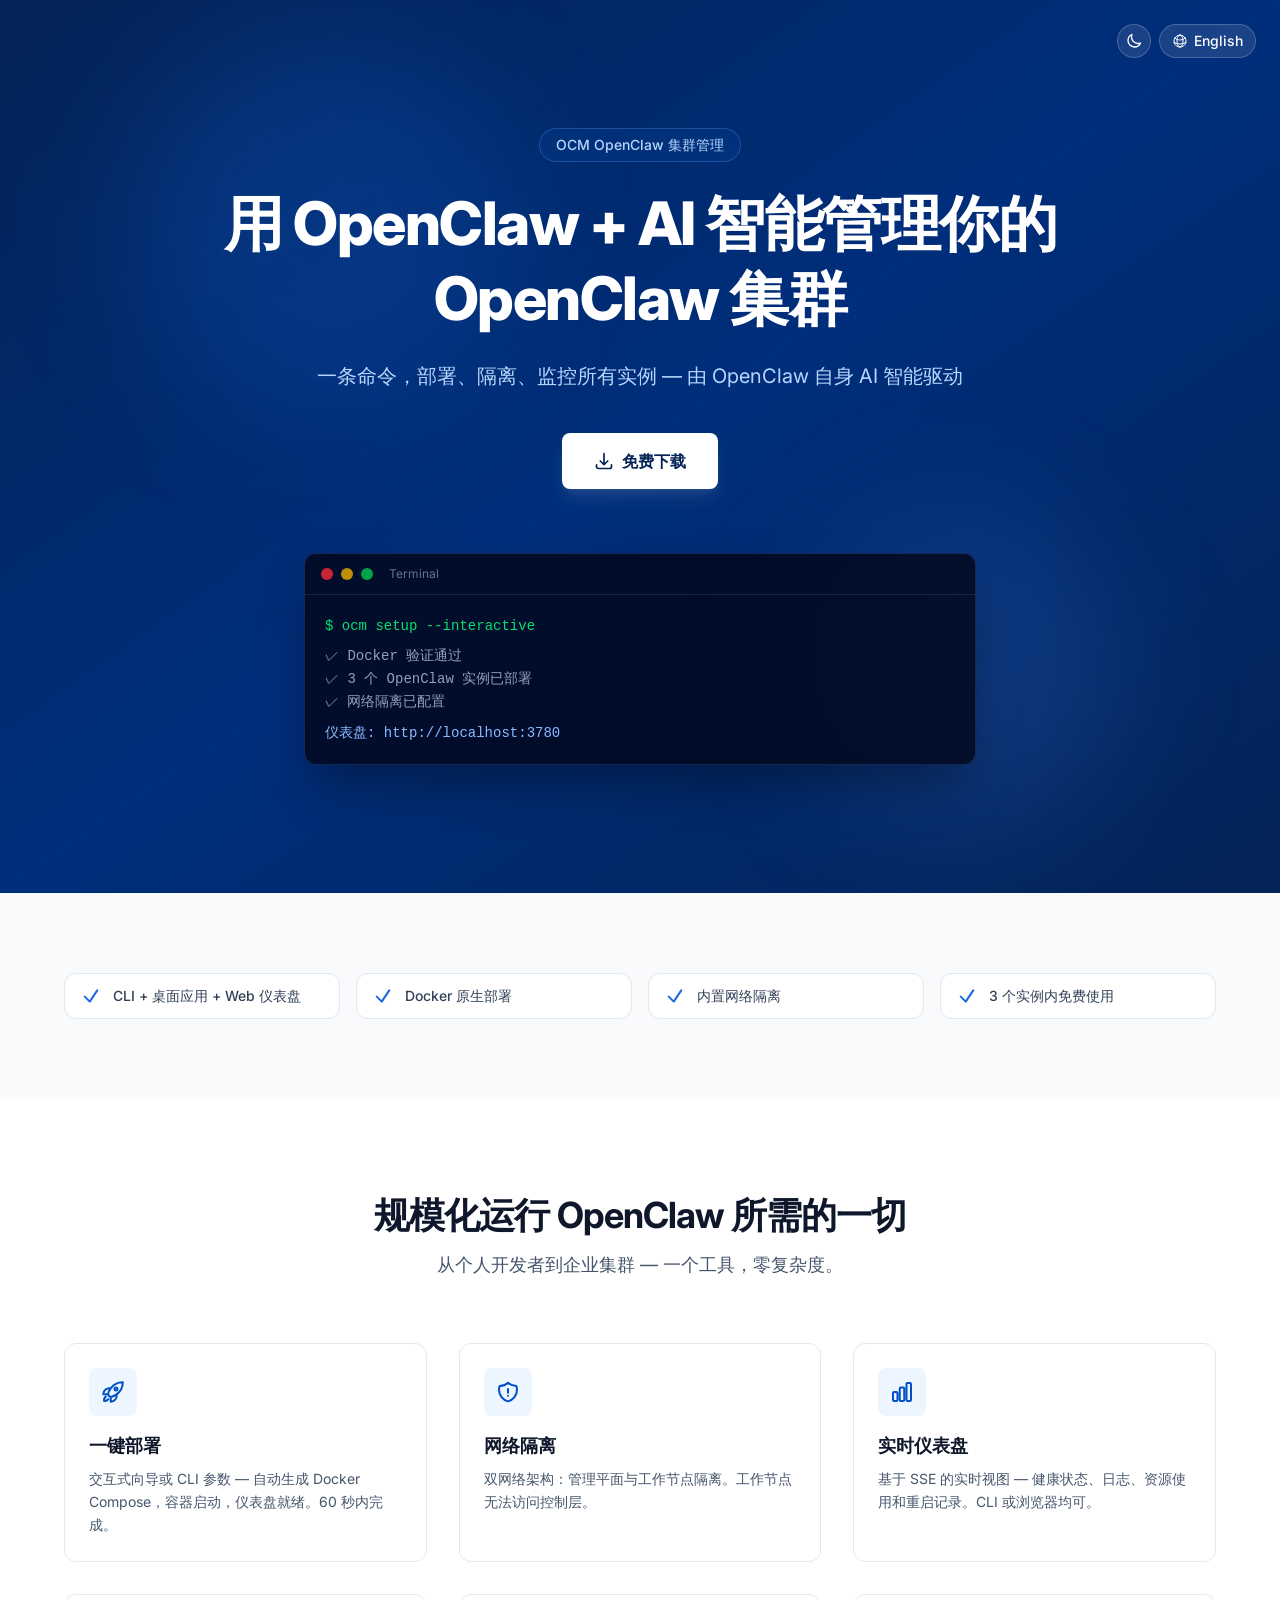
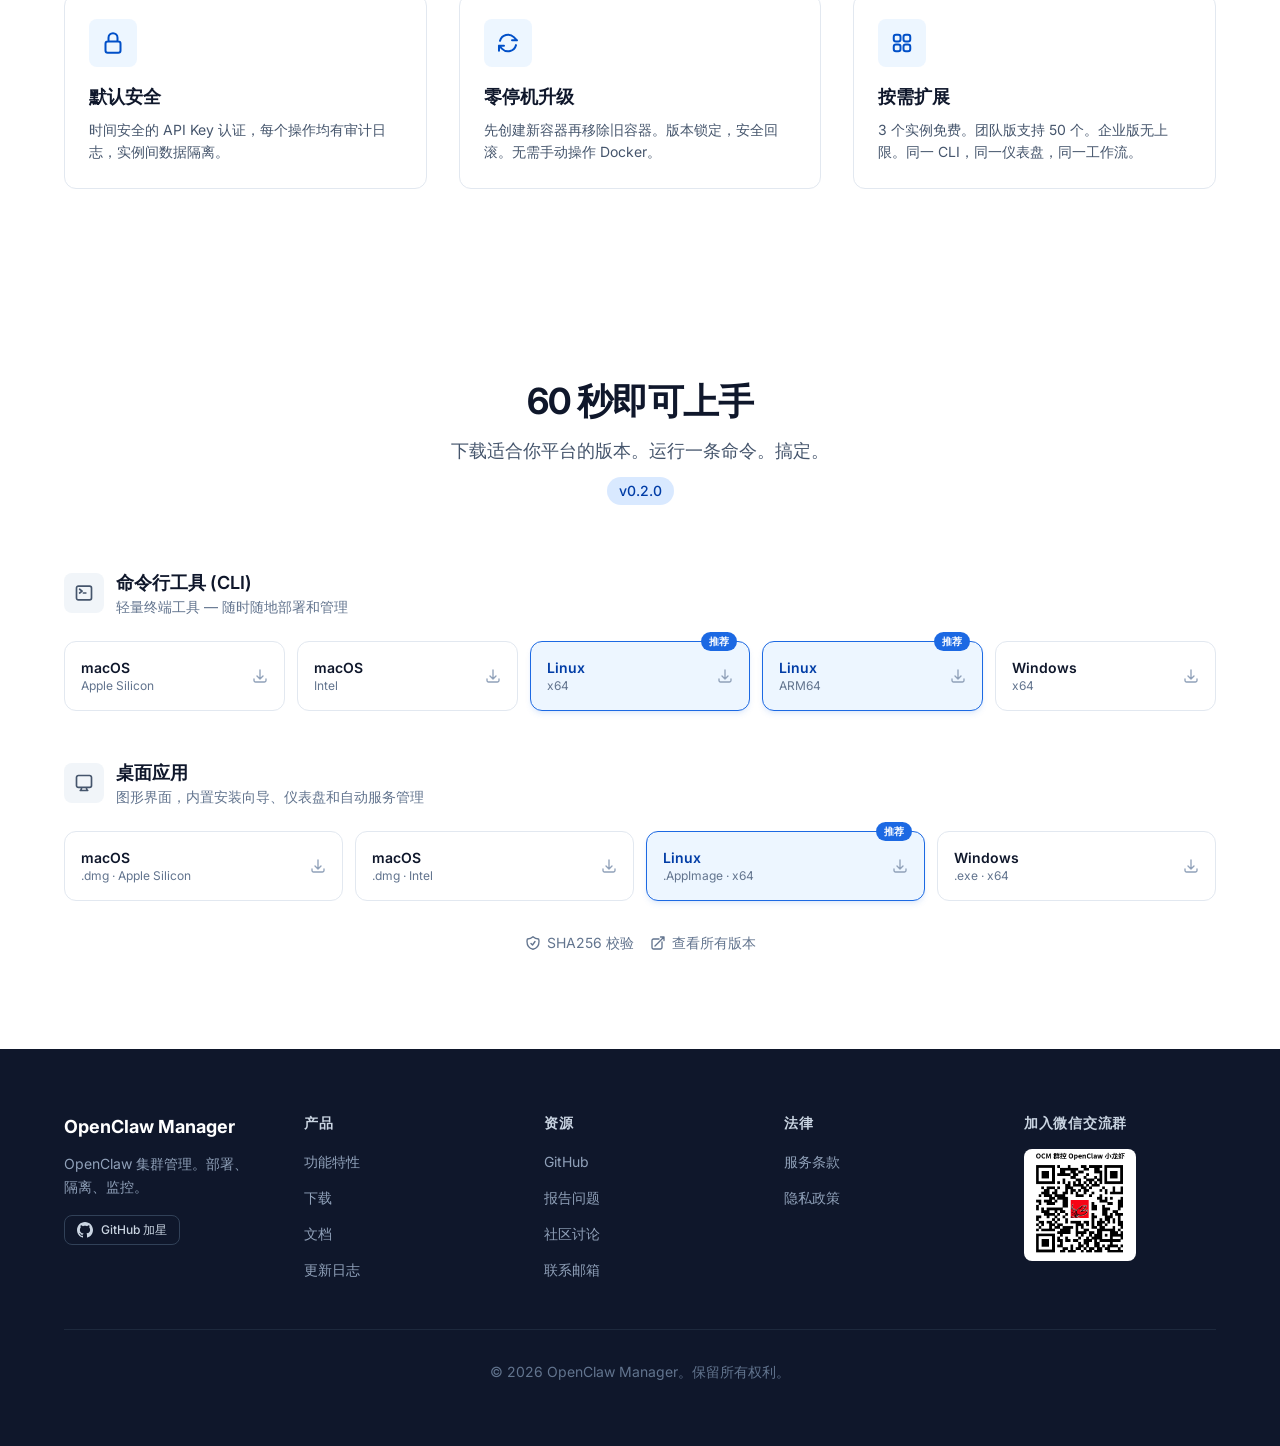
==== commit a801fb1c: "Deploy website from vs-openclaw-astro" ====
--- a/zh-cn/index.html
+++ b/zh-cn/index.html
@@ -1,11 +1,11 @@
-<!DOCTYPE html><html lang="zh-CN"> <head><meta charset="UTF-8"><meta name="viewport" content="width=device-width, initial-scale=1.0"><meta name="description" content="开源工具，通过 Docker 部署、管理和保护多个 AI 智能体实例。一键安装，网络隔离，实时仪表盘。3 个实例内免费。"><meta name="keywords" content="OpenClaw, AI 智能体管理, Docker, 集群管理, 容器隔离, 开源, CLI 工具, AI DevOps"><link rel="canonical" href="https://openclaw.dev/zh-cn/"><!-- Open Graph --><meta property="og:type" content="website"><meta property="og:title" content="OpenClaw Manager — AI 智能体集群管理，简单高效"><meta property="og:description" content="一条命令部署和管理你的 AI 智能体集群。容器隔离、实时仪表盘、零停机升级。"><meta property="og:url" content="https://openclaw.dev/zh-cn/"><meta property="og:site_name" content="OpenClaw Manager"><meta property="og:locale" content="zh_CN"><meta property="og:image" content="https://openclaw.dev/og-image.png"><meta property="og:image:width" content="1200"><meta property="og:image:height" content="630"><!-- Twitter Card --><meta name="twitter:card" content="summary_large_image"><meta name="twitter:title" content="OpenClaw Manager — AI 智能体集群管理，简单高效"><meta name="twitter:description" content="一条命令部署和管理你的 AI 智能体集群。容器隔离、实时仪表盘、零停机升级。"><meta name="twitter:image" content="https://openclaw.dev/og-image.png"><!-- Alternate languages — must be absolute URLs per Google spec --><link rel="alternate" hreflang="en" href="https://openclaw.dev/en/"><link rel="alternate" hreflang="zh-CN" href="https://openclaw.dev/zh-cn/"><link rel="alternate" hreflang="x-default" href="https://openclaw.dev/en/"><!-- Structured data --><script type="application/ld+json">{"@context":"https://schema.org","@type":"SoftwareApplication","name":"OpenClaw Manager","description":"开源工具，通过 Docker 部署、管理和保护多个 AI 智能体实例。一键安装，网络隔离，实时仪表盘。3 个实例内免费。","applicationCategory":"DeveloperApplication","operatingSystem":"macOS, Linux, Windows","offers":{"@type":"Offer","price":"0","priceCurrency":"USD"},"license":"https://opensource.org/licenses/MIT","url":"https://openclaw.dev"}</script><link rel="icon" type="image/svg+xml" href="/favicon.svg"><link rel="preconnect" href="https://fonts.googleapis.com"><link rel="preconnect" href="https://fonts.gstatic.com" crossorigin><link href="https://fonts.googleapis.com/css2?family=Inter:wght@400;500;600;700;800&display=swap" rel="stylesheet"><title>OpenClaw Manager — 部署、隔离和监控 AI 智能体集群</title><!-- Prevent FOUC: apply dark class before paint --><script>
+<!DOCTYPE html><html lang="zh-CN"> <head><meta charset="UTF-8"><meta name="viewport" content="width=device-width, initial-scale=1.0"><meta name="description" content="通过 Docker 部署、管理和保护多个 OpenClaw 实例。一键安装，网络隔离，实时仪表盘。3 个实例内免费。"><meta name="keywords" content="OpenClaw, OpenClaw 管理, Docker, 集群管理, 容器隔离, CLI 工具, AI DevOps"><link rel="canonical" href="https://openclaw.dev/zh-cn/"><!-- Open Graph --><meta property="og:type" content="website"><meta property="og:title" content="OpenClaw Manager — OpenClaw 集群管理，简单高效"><meta property="og:description" content="一条命令部署和管理你的 OpenClaw 集群。容器隔离、实时仪表盘、零停机升级。"><meta property="og:url" content="https://openclaw.dev/zh-cn/"><meta property="og:site_name" content="OpenClaw Manager"><meta property="og:locale" content="zh_CN"><meta property="og:image" content="https://openclaw.dev/og-image.png"><meta property="og:image:width" content="1200"><meta property="og:image:height" content="630"><!-- Twitter Card --><meta name="twitter:card" content="summary_large_image"><meta name="twitter:title" content="OpenClaw Manager — OpenClaw 集群管理，简单高效"><meta name="twitter:description" content="一条命令部署和管理你的 OpenClaw 集群。容器隔离、实时仪表盘、零停机升级。"><meta name="twitter:image" content="https://openclaw.dev/og-image.png"><!-- Alternate languages — must be absolute URLs per Google spec --><link rel="alternate" hreflang="en" href="https://openclaw.dev/en/"><link rel="alternate" hreflang="zh-CN" href="https://openclaw.dev/zh-cn/"><link rel="alternate" hreflang="x-default" href="https://openclaw.dev/en/"><!-- Structured data --><script type="application/ld+json">{"@context":"https://schema.org","@type":"SoftwareApplication","name":"OpenClaw Manager","description":"通过 Docker 部署、管理和保护多个 OpenClaw 实例。一键安装，网络隔离，实时仪表盘。3 个实例内免费。","applicationCategory":"DeveloperApplication","operatingSystem":"macOS, Linux, Windows","offers":{"@type":"Offer","price":"0","priceCurrency":"USD"},"url":"https://openclaw.dev"}</script><link rel="icon" type="image/svg+xml" href="/favicon.svg"><link rel="preconnect" href="https://fonts.googleapis.com"><link rel="preconnect" href="https://fonts.gstatic.com" crossorigin><link href="https://fonts.googleapis.com/css2?family=Inter:wght@400;500;600;700;800&display=swap" rel="stylesheet"><title>OpenClaw Manager — 部署、隔离和监控 OpenClaw 集群</title><!-- Prevent FOUC: apply dark class before paint --><script>
       (function () {
         var stored = localStorage.getItem("theme");
         if (stored === "dark" || (!stored && window.matchMedia("(prefers-color-scheme: dark)").matches)) {
           document.documentElement.classList.add("dark");
         }
       })();
-    </script><link rel="stylesheet" href="/_astro/index.hYoLGG2o.css"></head> <body class="min-h-screen bg-white dark:bg-slate-950 text-slate-900 dark:text-slate-100 font-sans antialiased transition-colors duration-300"> <main>   <header class="relative overflow-hidden bg-gradient-to-br from-brand-900 via-brand-800 to-brand-900 dark:from-slate-950 dark:via-brand-950 dark:to-slate-950 py-24 md:py-32 px-6"> <!-- Controls --> <nav aria-label="Site navigation" class="absolute top-6 right-6 z-20 flex items-center gap-2"> <button id="theme-toggle" type="button" aria-label="Toggle dark mode" class="inline-flex items-center justify-center rounded-full border border-white/20 bg-white/10 p-2 text-white backdrop-blur-sm transition-all duration-200 hover:bg-white/20"> <!-- Sun icon (shown in dark mode) --> <svg id="theme-icon-light" aria-hidden="true" class="hidden h-4 w-4" xmlns="http://www.w3.org/2000/svg" fill="none" viewBox="0 0 24 24" stroke="currentColor" stroke-width="2"> <path stroke-linecap="round" stroke-linejoin="round" d="M12 3v2.25m6.364.386l-1.591 1.591M21 12h-2.25m-.386 6.364l-1.591-1.591M12 18.75V21m-4.773-4.227l-1.591 1.591M5.25 12H3m4.227-4.773L5.636 5.636M15.75 12a3.75 3.75 0 11-7.5 0 3.75 3.75 0 017.5 0z"></path> </svg> <!-- Moon icon (shown in light mode) --> <svg id="theme-icon-dark" aria-hidden="true" class="hidden h-4 w-4" xmlns="http://www.w3.org/2000/svg" fill="none" viewBox="0 0 24 24" stroke="currentColor" stroke-width="2"> <path stroke-linecap="round" stroke-linejoin="round" d="M21.752 15.002A9.718 9.718 0 0118 15.75c-5.385 0-9.75-4.365-9.75-9.75 0-1.33.266-2.597.748-3.752A9.753 9.753 0 003 11.25C3 16.635 7.365 21 12.75 21a9.753 9.753 0 009.002-5.998z"></path> </svg> </button> <script>
+    </script><link rel="stylesheet" href="/_astro/index.CBU9TqsM.css"></head> <body class="min-h-screen bg-white dark:bg-slate-950 text-slate-900 dark:text-slate-100 font-sans antialiased transition-colors duration-300"> <main>   <header class="relative overflow-hidden bg-gradient-to-br from-brand-900 via-brand-800 to-brand-900 dark:from-slate-950 dark:via-brand-950 dark:to-slate-950 py-24 md:py-32 px-6"> <!-- Controls --> <nav aria-label="Site navigation" class="absolute top-6 right-6 z-20 flex items-center gap-2"> <button id="theme-toggle" type="button" aria-label="Toggle dark mode" class="inline-flex items-center justify-center rounded-full border border-white/20 bg-white/10 p-2 text-white backdrop-blur-sm transition-all duration-200 hover:bg-white/20"> <!-- Sun icon (shown in dark mode) --> <svg id="theme-icon-light" aria-hidden="true" class="hidden h-4 w-4" xmlns="http://www.w3.org/2000/svg" fill="none" viewBox="0 0 24 24" stroke="currentColor" stroke-width="2"> <path stroke-linecap="round" stroke-linejoin="round" d="M12 3v2.25m6.364.386l-1.591 1.591M21 12h-2.25m-.386 6.364l-1.591-1.591M12 18.75V21m-4.773-4.227l-1.591 1.591M5.25 12H3m4.227-4.773L5.636 5.636M15.75 12a3.75 3.75 0 11-7.5 0 3.75 3.75 0 017.5 0z"></path> </svg> <!-- Moon icon (shown in light mode) --> <svg id="theme-icon-dark" aria-hidden="true" class="hidden h-4 w-4" xmlns="http://www.w3.org/2000/svg" fill="none" viewBox="0 0 24 24" stroke="currentColor" stroke-width="2"> <path stroke-linecap="round" stroke-linejoin="round" d="M21.752 15.002A9.718 9.718 0 0118 15.75c-5.385 0-9.75-4.365-9.75-9.75 0-1.33.266-2.597.748-3.752A9.753 9.753 0 003 11.25C3 16.635 7.365 21 12.75 21a9.753 9.753 0 009.002-5.998z"></path> </svg> </button> <script>
   (function () {
     var btn = document.getElementById("theme-toggle");
     var iconLight = document.getElementById("theme-icon-light");
@@ -25,10 +25,10 @@
       updateIcons();
     });
   })();
-</script> <a href="/en/" class="inline-flex items-center gap-1.5 rounded-full border border-white/20 bg-white/10 px-3 py-1.5 text-sm font-medium text-white backdrop-blur-sm transition-all duration-200 hover:bg-white/20"> <svg aria-hidden="true" class="h-4 w-4" xmlns="http://www.w3.org/2000/svg" fill="none" viewBox="0 0 24 24" stroke="currentColor" stroke-width="1.5"> <path stroke-linecap="round" stroke-linejoin="round" d="M12 21a9.004 9.004 0 008.716-6.747M12 21a9.004 9.004 0 01-8.716-6.747M12 21c2.485 0 4.5-4.03 4.5-9S14.485 3 12 3m0 18c-2.485 0-4.5-4.03-4.5-9S9.515 3 12 3m0 0a8.997 8.997 0 017.843 4.582M12 3a8.997 8.997 0 00-7.843 4.582m15.686 0A11.953 11.953 0 0112 10.5c-2.998 0-5.74-1.1-7.843-2.918m15.686 0A8.959 8.959 0 0121 12c0 .778-.099 1.533-.284 2.253m0 0A17.919 17.919 0 0112 16.5a17.92 17.92 0 01-8.716-2.247m0 0A8.966 8.966 0 013 12c0-1.264.26-2.467.729-3.558"></path> </svg> English </a> </nav> <!-- Decorative orbs --> <div class="absolute top-1/4 left-1/4 w-96 h-96 bg-brand-500/20 dark:bg-brand-500/10 rounded-full blur-3xl -translate-x-1/2 -translate-y-1/2"></div> <div class="absolute bottom-1/4 right-1/4 w-80 h-80 bg-brand-400/15 dark:bg-brand-400/8 rounded-full blur-3xl translate-x-1/2 translate-y-1/2"></div> <div class="relative z-10 mx-auto max-w-5xl"> <div class="text-center"> <p class="mb-6 inline-block rounded-full border border-brand-400/30 bg-brand-500/10 px-4 py-1.5 text-sm font-medium text-brand-200 backdrop-blur-sm"> 开源 AI 智能体集群管理 </p> <!-- Pain point --> <h1 class="text-3xl font-extrabold leading-tight tracking-tight text-white md:text-5xl lg:text-6xl"> 管理多个 AI 智能体，不应该需要一整个 DevOps 团队。 </h1> <!-- Solution --> <p class="mx-auto mt-6 max-w-3xl text-lg leading-relaxed text-brand-200 md:text-xl"> OpenClaw Manager 一条命令即可部署、隔离和监控你的整个 AI 智能体集群。 </p> <!-- CTA buttons --> <div class="mt-10 flex flex-col items-center gap-4 sm:flex-row sm:justify-center"> <a href="#download" class="inline-flex items-center gap-2 rounded-lg bg-white px-8 py-4 text-base font-semibold text-brand-900 shadow-lg shadow-white/10 transition-all duration-200 hover:bg-brand-50 hover:shadow-xl hover:-translate-y-0.5"> <svg aria-hidden="true" class="h-5 w-5" xmlns="http://www.w3.org/2000/svg" fill="none" viewBox="0 0 24 24" stroke="currentColor" stroke-width="2"> <path stroke-linecap="round" stroke-linejoin="round" d="M3 16.5v2.25A2.25 2.25 0 005.25 21h13.5A2.25 2.25 0 0021 18.75V16.5M16.5 12L12 16.5m0 0L7.5 12m4.5 4.5V3"></path> </svg> 免费下载 </a> <a href="https://github.com/vs-openclaw/vs-openclaw-website" target="_blank" rel="noopener noreferrer" class="inline-flex items-center gap-2 rounded-lg border border-brand-400/30 px-8 py-4 text-base font-semibold text-brand-100 backdrop-blur-sm transition-all duration-200 hover:border-brand-300/50 hover:bg-brand-500/10 hover:-translate-y-0.5"> <svg aria-hidden="true" class="h-5 w-5" fill="currentColor" viewBox="0 0 24 24"> <path d="M12 0c-6.626 0-12 5.373-12 12 0 5.302 3.438 9.8 8.207 11.387.599.111.793-.261.793-.577v-2.234c-3.338.726-4.033-1.416-4.033-1.416-.546-1.387-1.333-1.756-1.333-1.756-1.089-.745.083-.729.083-.729 1.205.084 1.839 1.237 1.839 1.237 1.07 1.834 2.807 1.304 3.492.997.107-.775.418-1.305.762-1.604-2.665-.305-5.467-1.334-5.467-5.931 0-1.311.469-2.381 1.236-3.221-.124-.303-.535-1.524.117-3.176 0 0 1.008-.322 3.301 1.23.957-.266 1.983-.399 3.003-.404 1.02.005 2.047.138 3.006.404 2.291-1.552 3.297-1.23 3.297-1.23.653 1.653.242 2.874.118 3.176.77.84 1.235 1.911 1.235 3.221 0 4.609-2.807 5.624-5.479 5.921.43.372.823 1.102.823 2.222v3.293c0 .319.192.694.801.576 4.765-1.589 8.199-6.086 8.199-11.386 0-6.627-5.373-12-12-12z"></path> </svg> GitHub 查看源码 </a> </div> </div> <!-- Terminal mockup --> <div class="mt-16 mx-auto max-w-2xl" role="img" aria-label="Terminal showing OpenClaw setup process"> <div class="rounded-xl border border-brand-400/20 bg-slate-950/80 backdrop-blur-sm shadow-2xl shadow-black/40 overflow-hidden"> <!-- Title bar --> <div class="flex items-center gap-2 border-b border-white/10 px-4 py-3"> <div class="h-3 w-3 rounded-full bg-red-500/80"></div> <div class="h-3 w-3 rounded-full bg-yellow-500/80"></div> <div class="h-3 w-3 rounded-full bg-green-500/80"></div> <span class="ml-2 text-xs text-slate-500">Terminal</span> </div> <!-- Content --> <div class="p-5 font-mono text-sm leading-relaxed"> <p class="text-green-400">$ ocm setup --interactive</p> <p class="mt-2 text-slate-400">✓ Docker 验证通过</p> <p class="text-slate-400">✓ 3 个 OpenClaw 实例已部署</p> <p class="text-slate-400">✓ 网络隔离已配置</p> <p class="mt-2 text-brand-300">仪表盘: http://localhost:3780</p> </div> </div> </div> </div> </header> <section id="social-proof" class="bg-gray-50 dark:bg-slate-900 py-20 px-6 transition-colors duration-300"> <div class="mx-auto max-w-6xl">  <div class="flex flex-wrap items-center justify-center gap-12 md:gap-20"> <div class="text-center"> <p class="text-3xl font-extrabold tracking-tight text-brand-600 dark:text-brand-400 md:text-4xl"> 0 </p> <p class="mt-1 text-sm font-medium text-slate-500 dark:text-slate-400"> GitHub Stars </p> </div><div class="text-center"> <p class="text-3xl font-extrabold tracking-tight text-brand-600 dark:text-brand-400 md:text-4xl"> 0 </p> <p class="mt-1 text-sm font-medium text-slate-500 dark:text-slate-400"> 下载量 </p> </div> </div>  <div class="grid grid-cols-2 gap-4 md:grid-cols-4 mt-16"> <div class="flex items-center gap-3 rounded-xl border border-slate-200 dark:border-slate-700 bg-white dark:bg-slate-800/50 px-4 py-3"> <svg aria-hidden="true" class="h-5 w-5 flex-shrink-0 text-brand-500" xmlns="http://www.w3.org/2000/svg" fill="none" viewBox="0 0 24 24" stroke="currentColor" stroke-width="2.5"> <path stroke-linecap="round" stroke-linejoin="round" d="M4.5 12.75l6 6 9-13.5"></path> </svg> <span class="text-sm font-medium text-slate-700 dark:text-slate-300">100% 开源 (MIT)</span> </div><div class="flex items-center gap-3 rounded-xl border border-slate-200 dark:border-slate-700 bg-white dark:bg-slate-800/50 px-4 py-3"> <svg aria-hidden="true" class="h-5 w-5 flex-shrink-0 text-brand-500" xmlns="http://www.w3.org/2000/svg" fill="none" viewBox="0 0 24 24" stroke="currentColor" stroke-width="2.5"> <path stroke-linecap="round" stroke-linejoin="round" d="M4.5 12.75l6 6 9-13.5"></path> </svg> <span class="text-sm font-medium text-slate-700 dark:text-slate-300">Docker 原生部署</span> </div><div class="flex items-center gap-3 rounded-xl border border-slate-200 dark:border-slate-700 bg-white dark:bg-slate-800/50 px-4 py-3"> <svg aria-hidden="true" class="h-5 w-5 flex-shrink-0 text-brand-500" xmlns="http://www.w3.org/2000/svg" fill="none" viewBox="0 0 24 24" stroke="currentColor" stroke-width="2.5"> <path stroke-linecap="round" stroke-linejoin="round" d="M4.5 12.75l6 6 9-13.5"></path> </svg> <span class="text-sm font-medium text-slate-700 dark:text-slate-300">内置网络隔离</span> </div><div class="flex items-center gap-3 rounded-xl border border-slate-200 dark:border-slate-700 bg-white dark:bg-slate-800/50 px-4 py-3"> <svg aria-hidden="true" class="h-5 w-5 flex-shrink-0 text-brand-500" xmlns="http://www.w3.org/2000/svg" fill="none" viewBox="0 0 24 24" stroke="currentColor" stroke-width="2.5"> <path stroke-linecap="round" stroke-linejoin="round" d="M4.5 12.75l6 6 9-13.5"></path> </svg> <span class="text-sm font-medium text-slate-700 dark:text-slate-300">3 个实例内免费使用</span> </div> </div> </div> </section> <section id="features" class="bg-white dark:bg-slate-950 py-24 px-6 transition-colors duration-300"> <div class="mx-auto max-w-6xl"> <div class="text-center"> <h2 class="text-3xl font-bold tracking-tight text-slate-900 dark:text-white md:text-4xl"> 规模化运行 AI 智能体所需的一切 </h2> <p class="mx-auto mt-4 max-w-2xl text-lg text-slate-600 dark:text-slate-400"> 从个人开发者到企业集群 — 一个工具，零复杂度。 </p> </div> <div class="mt-16 grid gap-8 sm:grid-cols-2 lg:grid-cols-3"> <div class="group rounded-xl border border-slate-200 dark:border-slate-700 bg-white dark:bg-slate-800/50 p-6 transition-all duration-200 hover:border-brand-200 dark:hover:border-brand-600 hover:shadow-lg hover:shadow-brand-500/5 hover:-translate-y-1"> <div class="mb-4 inline-flex h-12 w-12 items-center justify-center rounded-lg bg-brand-50 dark:bg-brand-500/10 text-brand-600 dark:text-brand-400"> <svg aria-hidden="true" class="h-6 w-6" xmlns="http://www.w3.org/2000/svg" fill="none" viewBox="0 0 24 24" stroke="currentColor" stroke-width="2"> <path stroke-linecap="round" stroke-linejoin="round" d="M15.59 14.37a6 6 0 01-5.84 7.38v-4.8m5.84-2.58a14.98 14.98 0 006.16-12.12A14.98 14.98 0 009.631 8.41m5.96 5.96a14.926 14.926 0 01-5.841 2.58m-.119-8.54a6 6 0 00-7.381 5.84h4.8m2.581-5.84a14.927 14.927 0 00-2.58 5.84m2.699 2.7c-.103.021-.207.041-.311.06a15.09 15.09 0 01-2.448-2.448 14.9 14.9 0 01.06-.312m-2.24 2.39a4.493 4.493 0 00-1.757 4.306 4.493 4.493 0 004.306-1.758M16.5 9a1.5 1.5 0 11-3 0 1.5 1.5 0 013 0z"></path> </svg>      </div> <h3 class="text-lg font-semibold text-slate-900 dark:text-white">一键部署</h3> <p class="mt-2 text-sm leading-relaxed text-slate-600 dark:text-slate-400">交互式向导或 CLI 参数 — 自动生成 Docker Compose，容器启动，仪表盘就绪。60 秒内完成。</p> </div><div class="group rounded-xl border border-slate-200 dark:border-slate-700 bg-white dark:bg-slate-800/50 p-6 transition-all duration-200 hover:border-brand-200 dark:hover:border-brand-600 hover:shadow-lg hover:shadow-brand-500/5 hover:-translate-y-1"> <div class="mb-4 inline-flex h-12 w-12 items-center justify-center rounded-lg bg-brand-50 dark:bg-brand-500/10 text-brand-600 dark:text-brand-400">  <svg aria-hidden="true" class="h-6 w-6" xmlns="http://www.w3.org/2000/svg" fill="none" viewBox="0 0 24 24" stroke="currentColor" stroke-width="2"> <path stroke-linecap="round" stroke-linejoin="round" d="M12 9v3.75m0-10.036A11.959 11.959 0 013.598 6 11.99 11.99 0 003 9.75c0 5.592 3.824 10.29 9 11.622 5.176-1.332 9-6.03 9-11.622 0-1.31-.21-2.57-.598-3.75h-.152c-3.196 0-6.1-1.249-8.25-3.286zm0 13.036h.008v.008H12v-.008z"></path> </svg>     </div> <h3 class="text-lg font-semibold text-slate-900 dark:text-white">网络隔离</h3> <p class="mt-2 text-sm leading-relaxed text-slate-600 dark:text-slate-400">双网络架构：管理平面与工作节点隔离。工作节点无法访问控制层。</p> </div><div class="group rounded-xl border border-slate-200 dark:border-slate-700 bg-white dark:bg-slate-800/50 p-6 transition-all duration-200 hover:border-brand-200 dark:hover:border-brand-600 hover:shadow-lg hover:shadow-brand-500/5 hover:-translate-y-1"> <div class="mb-4 inline-flex h-12 w-12 items-center justify-center rounded-lg bg-brand-50 dark:bg-brand-500/10 text-brand-600 dark:text-brand-400">   <svg aria-hidden="true" class="h-6 w-6" xmlns="http://www.w3.org/2000/svg" fill="none" viewBox="0 0 24 24" stroke="currentColor" stroke-width="2"> <path stroke-linecap="round" stroke-linejoin="round" d="M3 13.125C3 12.504 3.504 12 4.125 12h2.25c.621 0 1.125.504 1.125 1.125v6.75C7.5 20.496 6.996 21 6.375 21h-2.25A1.125 1.125 0 013 19.875v-6.75zM9.75 8.625c0-.621.504-1.125 1.125-1.125h2.25c.621 0 1.125.504 1.125 1.125v11.25c0 .621-.504 1.125-1.125 1.125h-2.25a1.125 1.125 0 01-1.125-1.125V8.625zM16.5 4.125c0-.621.504-1.125 1.125-1.125h2.25C20.496 3 21 3.504 21 4.125v15.75c0 .621-.504 1.125-1.125 1.125h-2.25a1.125 1.125 0 01-1.125-1.125V4.125z"></path> </svg>    </div> <h3 class="text-lg font-semibold text-slate-900 dark:text-white">实时仪表盘</h3> <p class="mt-2 text-sm leading-relaxed text-slate-600 dark:text-slate-400">基于 SSE 的实时视图 — 健康状态、日志、资源使用和重启记录。CLI 或浏览器均可。</p> </div><div class="group rounded-xl border border-slate-200 dark:border-slate-700 bg-white dark:bg-slate-800/50 p-6 transition-all duration-200 hover:border-brand-200 dark:hover:border-brand-600 hover:shadow-lg hover:shadow-brand-500/5 hover:-translate-y-1"> <div class="mb-4 inline-flex h-12 w-12 items-center justify-center rounded-lg bg-brand-50 dark:bg-brand-500/10 text-brand-600 dark:text-brand-400">    <svg aria-hidden="true" class="h-6 w-6" xmlns="http://www.w3.org/2000/svg" fill="none" viewBox="0 0 24 24" stroke="currentColor" stroke-width="2"> <path stroke-linecap="round" stroke-linejoin="round" d="M16.5 10.5V6.75a4.5 4.5 0 10-9 0v3.75m-.75 11.25h10.5a2.25 2.25 0 002.25-2.25v-6.75a2.25 2.25 0 00-2.25-2.25H6.75a2.25 2.25 0 00-2.25 2.25v6.75a2.25 2.25 0 002.25 2.25z"></path> </svg>   </div> <h3 class="text-lg font-semibold text-slate-900 dark:text-white">默认安全</h3> <p class="mt-2 text-sm leading-relaxed text-slate-600 dark:text-slate-400">时间安全的 API Key 认证，每个操作均有审计日志，实例间数据隔离。</p> </div><div class="group rounded-xl border border-slate-200 dark:border-slate-700 bg-white dark:bg-slate-800/50 p-6 transition-all duration-200 hover:border-brand-200 dark:hover:border-brand-600 hover:shadow-lg hover:shadow-brand-500/5 hover:-translate-y-1"> <div class="mb-4 inline-flex h-12 w-12 items-center justify-center rounded-lg bg-brand-50 dark:bg-brand-500/10 text-brand-600 dark:text-brand-400">     <svg aria-hidden="true" class="h-6 w-6" xmlns="http://www.w3.org/2000/svg" fill="none" viewBox="0 0 24 24" stroke="currentColor" stroke-width="2"> <path stroke-linecap="round" stroke-linejoin="round" d="M16.023 9.348h4.992v-.001M2.985 19.644v-4.992m0 0h4.992m-4.993 0l3.181 3.183a8.25 8.25 0 0013.803-3.7M4.031 9.865a8.25 8.25 0 0113.803-3.7l3.181 3.182"></path> </svg>  </div> <h3 class="text-lg font-semibold text-slate-900 dark:text-white">零停机升级</h3> <p class="mt-2 text-sm leading-relaxed text-slate-600 dark:text-slate-400">先创建新容器再移除旧容器。版本锁定，安全回滚。无需手动操作 Docker。</p> </div><div class="group rounded-xl border border-slate-200 dark:border-slate-700 bg-white dark:bg-slate-800/50 p-6 transition-all duration-200 hover:border-brand-200 dark:hover:border-brand-600 hover:shadow-lg hover:shadow-brand-500/5 hover:-translate-y-1"> <div class="mb-4 inline-flex h-12 w-12 items-center justify-center rounded-lg bg-brand-50 dark:bg-brand-500/10 text-brand-600 dark:text-brand-400">      <svg aria-hidden="true" class="h-6 w-6" xmlns="http://www.w3.org/2000/svg" fill="none" viewBox="0 0 24 24" stroke="currentColor" stroke-width="2"> <path stroke-linecap="round" stroke-linejoin="round" d="M3.75 6A2.25 2.25 0 016 3.75h2.25A2.25 2.25 0 0110.5 6v2.25a2.25 2.25 0 01-2.25 2.25H6a2.25 2.25 0 01-2.25-2.25V6zM3.75 15.75A2.25 2.25 0 016 13.5h2.25a2.25 2.25 0 012.25 2.25V18a2.25 2.25 0 01-2.25 2.25H6A2.25 2.25 0 013.75 18v-2.25zM13.5 6a2.25 2.25 0 012.25-2.25H18A2.25 2.25 0 0120.25 6v2.25A2.25 2.25 0 0118 10.5h-2.25a2.25 2.25 0 01-2.25-2.25V6zM13.5 15.75a2.25 2.25 0 012.25-2.25H18a2.25 2.25 0 012.25 2.25V18A2.25 2.25 0 0118 20.25h-2.25A2.25 2.25 0 0113.5 18v-2.25z"></path> </svg> </div> <h3 class="text-lg font-semibold text-slate-900 dark:text-white">按需扩展</h3> <p class="mt-2 text-sm leading-relaxed text-slate-600 dark:text-slate-400">3 个实例免费。团队版支持 50 个。企业版无上限。同一 CLI，同一仪表盘，同一工作流。</p> </div> </div> </div> </section> <section id="download" class="bg-white dark:bg-slate-950 py-24 px-6 transition-colors duration-300"> <div class="mx-auto max-w-6xl"> <div class="text-center"> <h2 class="text-3xl font-bold tracking-tight text-slate-900 dark:text-white md:text-4xl"> 60 秒即可上手 </h2> <p class="mx-auto mt-4 max-w-2xl text-lg text-slate-600 dark:text-slate-400"> 下载适合你平台的版本。运行一条命令。搞定。 </p> <p class="mt-3"> <span class="inline-block rounded-full bg-brand-100 dark:bg-brand-500/20 px-3 py-1 text-sm font-medium text-brand-700 dark:text-brand-300">
-v0.1.0 </span> </p> </div> <!-- CLI Section --> <div class="mt-16"> <div class="mb-6 flex items-center gap-3"> <div class="inline-flex h-10 w-10 items-center justify-center rounded-lg bg-slate-100 dark:bg-slate-800 text-slate-600 dark:text-slate-400"> <svg aria-hidden="true" class="h-5 w-5" xmlns="http://www.w3.org/2000/svg" fill="none" viewBox="0 0 24 24" stroke="currentColor" stroke-width="2"> <path stroke-linecap="round" stroke-linejoin="round" d="M6.75 7.5l3 2.25-3 2.25m4.5 0h3m-9 8.25h13.5A2.25 2.25 0 0021 18V6a2.25 2.25 0 00-2.25-2.25H5.25A2.25 2.25 0 003 6v12a2.25 2.25 0 002.25 2.25z"></path> </svg> </div> <div> <h3 class="text-lg font-semibold text-slate-900 dark:text-white">命令行工具 (CLI)</h3> <p class="text-sm text-slate-500 dark:text-slate-400">轻量终端工具 — 随时随地部署和管理</p> </div> </div> <div class="grid gap-3 sm:grid-cols-2 lg:grid-cols-5"> <a href="https://github.com/vs-openclaw/vs-openclaw-website/releases/download/v0.1.0/ocm-darwin-arm64" data-os="macos" class="download-link group relative flex items-center gap-3 rounded-xl border border-slate-200 dark:border-slate-700 bg-white dark:bg-slate-800/50 p-4 transition-all duration-200 hover:border-brand-300 dark:hover:border-brand-600 hover:shadow-md hover:-translate-y-0.5 data-[detected]:border-brand-500 data-[detected]:bg-brand-50 dark:data-[detected]:bg-brand-500/10 data-[detected]:shadow-md data-[detected]:shadow-brand-500/10" aria-label="下载 CLI - macOS Apple Silicon"> <span class="download-badge absolute -top-2.5 right-3 hidden rounded-full bg-brand-500 px-2 py-0.5 text-[10px] font-semibold text-white uppercase tracking-wide"> 推荐 </span> <div class="flex-1 min-w-0"> <span class="block text-sm font-semibold text-slate-900 dark:text-white group-data-[detected]:text-brand-700 dark:group-data-[detected]:text-brand-300"> macOS </span> <span class="block text-xs text-slate-500 dark:text-slate-400">Apple Silicon</span> </div> <svg aria-hidden="true" class="h-4 w-4 flex-shrink-0 text-slate-400 dark:text-slate-500 transition-colors group-hover:text-brand-500" xmlns="http://www.w3.org/2000/svg" fill="none" viewBox="0 0 24 24" stroke="currentColor" stroke-width="2"> <path stroke-linecap="round" stroke-linejoin="round" d="M3 16.5v2.25A2.25 2.25 0 005.25 21h13.5A2.25 2.25 0 0021 18.75V16.5M16.5 12L12 16.5m0 0L7.5 12m4.5 4.5V3"></path> </svg> </a><a href="https://github.com/vs-openclaw/vs-openclaw-website/releases/download/v0.1.0/ocm-darwin-x64" data-os="macos" class="download-link group relative flex items-center gap-3 rounded-xl border border-slate-200 dark:border-slate-700 bg-white dark:bg-slate-800/50 p-4 transition-all duration-200 hover:border-brand-300 dark:hover:border-brand-600 hover:shadow-md hover:-translate-y-0.5 data-[detected]:border-brand-500 data-[detected]:bg-brand-50 dark:data-[detected]:bg-brand-500/10 data-[detected]:shadow-md data-[detected]:shadow-brand-500/10" aria-label="下载 CLI - macOS Intel"> <span class="download-badge absolute -top-2.5 right-3 hidden rounded-full bg-brand-500 px-2 py-0.5 text-[10px] font-semibold text-white uppercase tracking-wide"> 推荐 </span> <div class="flex-1 min-w-0"> <span class="block text-sm font-semibold text-slate-900 dark:text-white group-data-[detected]:text-brand-700 dark:group-data-[detected]:text-brand-300"> macOS </span> <span class="block text-xs text-slate-500 dark:text-slate-400">Intel</span> </div> <svg aria-hidden="true" class="h-4 w-4 flex-shrink-0 text-slate-400 dark:text-slate-500 transition-colors group-hover:text-brand-500" xmlns="http://www.w3.org/2000/svg" fill="none" viewBox="0 0 24 24" stroke="currentColor" stroke-width="2"> <path stroke-linecap="round" stroke-linejoin="round" d="M3 16.5v2.25A2.25 2.25 0 005.25 21h13.5A2.25 2.25 0 0021 18.75V16.5M16.5 12L12 16.5m0 0L7.5 12m4.5 4.5V3"></path> </svg> </a><a href="https://github.com/vs-openclaw/vs-openclaw-website/releases/download/v0.1.0/ocm-linux-x64" data-os="linux" class="download-link group relative flex items-center gap-3 rounded-xl border border-slate-200 dark:border-slate-700 bg-white dark:bg-slate-800/50 p-4 transition-all duration-200 hover:border-brand-300 dark:hover:border-brand-600 hover:shadow-md hover:-translate-y-0.5 data-[detected]:border-brand-500 data-[detected]:bg-brand-50 dark:data-[detected]:bg-brand-500/10 data-[detected]:shadow-md data-[detected]:shadow-brand-500/10" aria-label="下载 CLI - Linux x64"> <span class="download-badge absolute -top-2.5 right-3 hidden rounded-full bg-brand-500 px-2 py-0.5 text-[10px] font-semibold text-white uppercase tracking-wide"> 推荐 </span> <div class="flex-1 min-w-0"> <span class="block text-sm font-semibold text-slate-900 dark:text-white group-data-[detected]:text-brand-700 dark:group-data-[detected]:text-brand-300"> Linux </span> <span class="block text-xs text-slate-500 dark:text-slate-400">x64</span> </div> <svg aria-hidden="true" class="h-4 w-4 flex-shrink-0 text-slate-400 dark:text-slate-500 transition-colors group-hover:text-brand-500" xmlns="http://www.w3.org/2000/svg" fill="none" viewBox="0 0 24 24" stroke="currentColor" stroke-width="2"> <path stroke-linecap="round" stroke-linejoin="round" d="M3 16.5v2.25A2.25 2.25 0 005.25 21h13.5A2.25 2.25 0 0021 18.75V16.5M16.5 12L12 16.5m0 0L7.5 12m4.5 4.5V3"></path> </svg> </a><a href="https://github.com/vs-openclaw/vs-openclaw-website/releases/download/v0.1.0/ocm-linux-arm64" data-os="linux" class="download-link group relative flex items-center gap-3 rounded-xl border border-slate-200 dark:border-slate-700 bg-white dark:bg-slate-800/50 p-4 transition-all duration-200 hover:border-brand-300 dark:hover:border-brand-600 hover:shadow-md hover:-translate-y-0.5 data-[detected]:border-brand-500 data-[detected]:bg-brand-50 dark:data-[detected]:bg-brand-500/10 data-[detected]:shadow-md data-[detected]:shadow-brand-500/10" aria-label="下载 CLI - Linux ARM64"> <span class="download-badge absolute -top-2.5 right-3 hidden rounded-full bg-brand-500 px-2 py-0.5 text-[10px] font-semibold text-white uppercase tracking-wide"> 推荐 </span> <div class="flex-1 min-w-0"> <span class="block text-sm font-semibold text-slate-900 dark:text-white group-data-[detected]:text-brand-700 dark:group-data-[detected]:text-brand-300"> Linux </span> <span class="block text-xs text-slate-500 dark:text-slate-400">ARM64</span> </div> <svg aria-hidden="true" class="h-4 w-4 flex-shrink-0 text-slate-400 dark:text-slate-500 transition-colors group-hover:text-brand-500" xmlns="http://www.w3.org/2000/svg" fill="none" viewBox="0 0 24 24" stroke="currentColor" stroke-width="2"> <path stroke-linecap="round" stroke-linejoin="round" d="M3 16.5v2.25A2.25 2.25 0 005.25 21h13.5A2.25 2.25 0 0021 18.75V16.5M16.5 12L12 16.5m0 0L7.5 12m4.5 4.5V3"></path> </svg> </a><a href="https://github.com/vs-openclaw/vs-openclaw-website/releases/download/v0.1.0/ocm-windows-x64.exe" data-os="windows" class="download-link group relative flex items-center gap-3 rounded-xl border border-slate-200 dark:border-slate-700 bg-white dark:bg-slate-800/50 p-4 transition-all duration-200 hover:border-brand-300 dark:hover:border-brand-600 hover:shadow-md hover:-translate-y-0.5 data-[detected]:border-brand-500 data-[detected]:bg-brand-50 dark:data-[detected]:bg-brand-500/10 data-[detected]:shadow-md data-[detected]:shadow-brand-500/10" aria-label="下载 CLI - Windows x64"> <span class="download-badge absolute -top-2.5 right-3 hidden rounded-full bg-brand-500 px-2 py-0.5 text-[10px] font-semibold text-white uppercase tracking-wide"> 推荐 </span> <div class="flex-1 min-w-0"> <span class="block text-sm font-semibold text-slate-900 dark:text-white group-data-[detected]:text-brand-700 dark:group-data-[detected]:text-brand-300"> Windows </span> <span class="block text-xs text-slate-500 dark:text-slate-400">x64</span> </div> <svg aria-hidden="true" class="h-4 w-4 flex-shrink-0 text-slate-400 dark:text-slate-500 transition-colors group-hover:text-brand-500" xmlns="http://www.w3.org/2000/svg" fill="none" viewBox="0 0 24 24" stroke="currentColor" stroke-width="2"> <path stroke-linecap="round" stroke-linejoin="round" d="M3 16.5v2.25A2.25 2.25 0 005.25 21h13.5A2.25 2.25 0 0021 18.75V16.5M16.5 12L12 16.5m0 0L7.5 12m4.5 4.5V3"></path> </svg> </a> </div> </div> <!-- Desktop Section --> <div class="mt-12"> <div class="mb-6 flex items-center gap-3"> <div class="inline-flex h-10 w-10 items-center justify-center rounded-lg bg-slate-100 dark:bg-slate-800 text-slate-600 dark:text-slate-400"> <svg aria-hidden="true" class="h-5 w-5" xmlns="http://www.w3.org/2000/svg" fill="none" viewBox="0 0 24 24" stroke="currentColor" stroke-width="2"> <path stroke-linecap="round" stroke-linejoin="round" d="M9 17.25v1.007a3 3 0 01-.879 2.122L7.5 21h9l-.621-.621A3 3 0 0115 18.257V17.25m6-12V15a2.25 2.25 0 01-2.25 2.25H5.25A2.25 2.25 0 013 15V5.25A2.25 2.25 0 015.25 3h13.5A2.25 2.25 0 0121 5.25z"></path> </svg> </div> <div> <h3 class="text-lg font-semibold text-slate-900 dark:text-white">桌面应用</h3> <p class="text-sm text-slate-500 dark:text-slate-400">图形界面，内置安装向导、仪表盘和自动服务管理</p> </div> </div> <div class="grid gap-3 sm:grid-cols-2 lg:grid-cols-3"> <a href="https://github.com/vs-openclaw/vs-openclaw-website/releases/download/v0.1.0/OpenClaw.Manager-0.1.0-mac-arm64.dmg" data-os="macos" class="download-link group relative flex items-center gap-3 rounded-xl border border-slate-200 dark:border-slate-700 bg-white dark:bg-slate-800/50 p-4 transition-all duration-200 hover:border-brand-300 dark:hover:border-brand-600 hover:shadow-md hover:-translate-y-0.5 data-[detected]:border-brand-500 data-[detected]:bg-brand-50 dark:data-[detected]:bg-brand-500/10 data-[detected]:shadow-md data-[detected]:shadow-brand-500/10" aria-label="下载 Desktop - macOS Apple Silicon"> <span class="download-badge absolute -top-2.5 right-3 hidden rounded-full bg-brand-500 px-2 py-0.5 text-[10px] font-semibold text-white uppercase tracking-wide"> 推荐 </span> <div class="flex-1 min-w-0"> <span class="block text-sm font-semibold text-slate-900 dark:text-white group-data-[detected]:text-brand-700 dark:group-data-[detected]:text-brand-300"> macOS </span> <span class="block text-xs text-slate-500 dark:text-slate-400">.dmg &middot; Apple Silicon</span> </div> <svg aria-hidden="true" class="h-4 w-4 flex-shrink-0 text-slate-400 dark:text-slate-500 transition-colors group-hover:text-brand-500" xmlns="http://www.w3.org/2000/svg" fill="none" viewBox="0 0 24 24" stroke="currentColor" stroke-width="2"> <path stroke-linecap="round" stroke-linejoin="round" d="M3 16.5v2.25A2.25 2.25 0 005.25 21h13.5A2.25 2.25 0 0021 18.75V16.5M16.5 12L12 16.5m0 0L7.5 12m4.5 4.5V3"></path> </svg> </a><a href="https://github.com/vs-openclaw/vs-openclaw-website/releases/download/v0.1.0/OpenClaw.Manager-0.1.0-linux-x86_64.AppImage" data-os="linux" class="download-link group relative flex items-center gap-3 rounded-xl border border-slate-200 dark:border-slate-700 bg-white dark:bg-slate-800/50 p-4 transition-all duration-200 hover:border-brand-300 dark:hover:border-brand-600 hover:shadow-md hover:-translate-y-0.5 data-[detected]:border-brand-500 data-[detected]:bg-brand-50 dark:data-[detected]:bg-brand-500/10 data-[detected]:shadow-md data-[detected]:shadow-brand-500/10" aria-label="下载 Desktop - Linux x64"> <span class="download-badge absolute -top-2.5 right-3 hidden rounded-full bg-brand-500 px-2 py-0.5 text-[10px] font-semibold text-white uppercase tracking-wide"> 推荐 </span> <div class="flex-1 min-w-0"> <span class="block text-sm font-semibold text-slate-900 dark:text-white group-data-[detected]:text-brand-700 dark:group-data-[detected]:text-brand-300"> Linux </span> <span class="block text-xs text-slate-500 dark:text-slate-400">.AppImage &middot; x64</span> </div> <svg aria-hidden="true" class="h-4 w-4 flex-shrink-0 text-slate-400 dark:text-slate-500 transition-colors group-hover:text-brand-500" xmlns="http://www.w3.org/2000/svg" fill="none" viewBox="0 0 24 24" stroke="currentColor" stroke-width="2"> <path stroke-linecap="round" stroke-linejoin="round" d="M3 16.5v2.25A2.25 2.25 0 005.25 21h13.5A2.25 2.25 0 0021 18.75V16.5M16.5 12L12 16.5m0 0L7.5 12m4.5 4.5V3"></path> </svg> </a><a href="https://github.com/vs-openclaw/vs-openclaw-website/releases/download/v0.1.0/OpenClaw.Manager-0.1.0-win-x64.exe" data-os="windows" class="download-link group relative flex items-center gap-3 rounded-xl border border-slate-200 dark:border-slate-700 bg-white dark:bg-slate-800/50 p-4 transition-all duration-200 hover:border-brand-300 dark:hover:border-brand-600 hover:shadow-md hover:-translate-y-0.5 data-[detected]:border-brand-500 data-[detected]:bg-brand-50 dark:data-[detected]:bg-brand-500/10 data-[detected]:shadow-md data-[detected]:shadow-brand-500/10" aria-label="下载 Desktop - Windows x64"> <span class="download-badge absolute -top-2.5 right-3 hidden rounded-full bg-brand-500 px-2 py-0.5 text-[10px] font-semibold text-white uppercase tracking-wide"> 推荐 </span> <div class="flex-1 min-w-0"> <span class="block text-sm font-semibold text-slate-900 dark:text-white group-data-[detected]:text-brand-700 dark:group-data-[detected]:text-brand-300"> Windows </span> <span class="block text-xs text-slate-500 dark:text-slate-400">.exe &middot; x64</span> </div> <svg aria-hidden="true" class="h-4 w-4 flex-shrink-0 text-slate-400 dark:text-slate-500 transition-colors group-hover:text-brand-500" xmlns="http://www.w3.org/2000/svg" fill="none" viewBox="0 0 24 24" stroke="currentColor" stroke-width="2"> <path stroke-linecap="round" stroke-linejoin="round" d="M3 16.5v2.25A2.25 2.25 0 005.25 21h13.5A2.25 2.25 0 0021 18.75V16.5M16.5 12L12 16.5m0 0L7.5 12m4.5 4.5V3"></path> </svg> </a> </div> </div> <!-- SHA256 + Fallback --> <div class="mt-8 flex flex-wrap items-center justify-center gap-4 text-sm"> <a href="https://github.com/vs-openclaw/vs-openclaw-website/releases/download/v0.1.0/SHA256SUMS.txt" target="_blank" rel="noopener noreferrer" class="inline-flex items-center gap-1.5 text-slate-500 dark:text-slate-400 hover:text-brand-600 dark:hover:text-brand-300 transition-colors"> <svg aria-hidden="true" class="h-4 w-4" xmlns="http://www.w3.org/2000/svg" fill="none" viewBox="0 0 24 24" stroke="currentColor" stroke-width="2"> <path stroke-linecap="round" stroke-linejoin="round" d="M9 12.75L11.25 15 15 9.75m-3-7.036A11.959 11.959 0 013.598 6 11.99 11.99 0 003 9.749c0 5.592 3.824 10.29 9 11.623 5.176-1.332 9-6.03 9-11.622 0-1.31-.21-2.571-.598-3.751h-.152c-3.196 0-6.1-1.248-8.25-3.285z"></path> </svg> SHA256 校验 </a> <a href="https://github.com/vs-openclaw/vs-openclaw-website/releases/" target="_blank" rel="noopener noreferrer" class="inline-flex items-center gap-1.5 text-slate-500 dark:text-slate-400 hover:text-brand-600 dark:hover:text-brand-300 transition-colors"> <svg aria-hidden="true" class="h-4 w-4" xmlns="http://www.w3.org/2000/svg" fill="none" viewBox="0 0 24 24" stroke="currentColor" stroke-width="2"> <path stroke-linecap="round" stroke-linejoin="round" d="M13.5 6H5.25A2.25 2.25 0 003 8.25v10.5A2.25 2.25 0 005.25 21h10.5A2.25 2.25 0 0018 18.75V10.5m-10.5 6L21 3m0 0h-5.25M21 3v5.25"></path> </svg> 查看所有版本 </a> </div> </div> </section> <script>
+</script> <a href="/en/" class="inline-flex items-center gap-1.5 rounded-full border border-white/20 bg-white/10 px-3 py-1.5 text-sm font-medium text-white backdrop-blur-sm transition-all duration-200 hover:bg-white/20"> <svg aria-hidden="true" class="h-4 w-4" xmlns="http://www.w3.org/2000/svg" fill="none" viewBox="0 0 24 24" stroke="currentColor" stroke-width="1.5"> <path stroke-linecap="round" stroke-linejoin="round" d="M12 21a9.004 9.004 0 008.716-6.747M12 21a9.004 9.004 0 01-8.716-6.747M12 21c2.485 0 4.5-4.03 4.5-9S14.485 3 12 3m0 18c-2.485 0-4.5-4.03-4.5-9S9.515 3 12 3m0 0a8.997 8.997 0 017.843 4.582M12 3a8.997 8.997 0 00-7.843 4.582m15.686 0A11.953 11.953 0 0112 10.5c-2.998 0-5.74-1.1-7.843-2.918m15.686 0A8.959 8.959 0 0121 12c0 .778-.099 1.533-.284 2.253m0 0A17.919 17.919 0 0112 16.5a17.92 17.92 0 01-8.716-2.247m0 0A8.966 8.966 0 013 12c0-1.264.26-2.467.729-3.558"></path> </svg> English </a> </nav> <!-- Decorative orbs --> <div class="absolute top-1/4 left-1/4 w-96 h-96 bg-brand-500/20 dark:bg-brand-500/10 rounded-full blur-3xl -translate-x-1/2 -translate-y-1/2"></div> <div class="absolute bottom-1/4 right-1/4 w-80 h-80 bg-brand-400/15 dark:bg-brand-400/8 rounded-full blur-3xl translate-x-1/2 translate-y-1/2"></div> <div class="relative z-10 mx-auto max-w-5xl"> <div class="text-center"> <p class="mb-6 inline-block rounded-full border border-brand-400/30 bg-brand-500/10 px-4 py-1.5 text-sm font-medium text-brand-200 backdrop-blur-sm"> OCM OpenClaw 集群管理 </p> <!-- Pain point --> <h1 class="text-3xl font-extrabold leading-tight tracking-tight text-white md:text-5xl lg:text-6xl"> 用 OpenClaw + AI 智能管理你的 OpenClaw 集群 </h1> <!-- Solution --> <p class="mx-auto mt-6 max-w-3xl text-lg leading-relaxed text-brand-200 md:text-xl"> 一条命令，部署、隔离、监控所有实例 — 由 OpenClaw 自身 AI 智能驱动 </p> <!-- CTA buttons --> <div class="mt-10 flex flex-col items-center gap-4 sm:flex-row sm:justify-center"> <a href="#download" class="inline-flex items-center gap-2 rounded-lg bg-white px-8 py-4 text-base font-semibold text-brand-900 shadow-lg shadow-white/10 transition-all duration-200 hover:bg-brand-50 hover:shadow-xl hover:-translate-y-0.5"> <svg aria-hidden="true" class="h-5 w-5" xmlns="http://www.w3.org/2000/svg" fill="none" viewBox="0 0 24 24" stroke="currentColor" stroke-width="2"> <path stroke-linecap="round" stroke-linejoin="round" d="M3 16.5v2.25A2.25 2.25 0 005.25 21h13.5A2.25 2.25 0 0021 18.75V16.5M16.5 12L12 16.5m0 0L7.5 12m4.5 4.5V3"></path> </svg> 免费下载 </a> </div> </div> <!-- Terminal mockup --> <div class="mt-16 mx-auto max-w-2xl" role="img" aria-label="Terminal showing OpenClaw setup process"> <div class="rounded-xl border border-brand-400/20 bg-slate-950/80 backdrop-blur-sm shadow-2xl shadow-black/40 overflow-hidden"> <!-- Title bar --> <div class="flex items-center gap-2 border-b border-white/10 px-4 py-3"> <div class="h-3 w-3 rounded-full bg-red-500/80"></div> <div class="h-3 w-3 rounded-full bg-yellow-500/80"></div> <div class="h-3 w-3 rounded-full bg-green-500/80"></div> <span class="ml-2 text-xs text-slate-500">Terminal</span> </div> <!-- Content --> <div class="p-5 font-mono text-sm leading-relaxed"> <p class="text-green-400">$ ocm setup --interactive</p> <p class="mt-2 text-slate-400">✓ Docker 验证通过</p> <p class="text-slate-400">✓ 3 个 OpenClaw 实例已部署</p> <p class="text-slate-400">✓ 网络隔离已配置</p> <p class="mt-2 text-brand-300">仪表盘: http://localhost:3780</p> </div> </div> </div> </div> </header> <section id="social-proof" class="bg-gray-50 dark:bg-slate-900 py-20 px-6 transition-colors duration-300"> <div class="mx-auto max-w-6xl"> <div class="grid grid-cols-2 gap-4 md:grid-cols-4"> <div class="flex items-center gap-3 rounded-xl border border-slate-200 dark:border-slate-700 bg-white dark:bg-slate-800/50 px-4 py-3"> <svg aria-hidden="true" class="h-5 w-5 flex-shrink-0 text-brand-500" xmlns="http://www.w3.org/2000/svg" fill="none" viewBox="0 0 24 24" stroke="currentColor" stroke-width="2.5"> <path stroke-linecap="round" stroke-linejoin="round" d="M4.5 12.75l6 6 9-13.5"></path> </svg> <span class="text-sm font-medium text-slate-700 dark:text-slate-300">CLI + 桌面应用 + Web 仪表盘</span> </div><div class="flex items-center gap-3 rounded-xl border border-slate-200 dark:border-slate-700 bg-white dark:bg-slate-800/50 px-4 py-3"> <svg aria-hidden="true" class="h-5 w-5 flex-shrink-0 text-brand-500" xmlns="http://www.w3.org/2000/svg" fill="none" viewBox="0 0 24 24" stroke="currentColor" stroke-width="2.5"> <path stroke-linecap="round" stroke-linejoin="round" d="M4.5 12.75l6 6 9-13.5"></path> </svg> <span class="text-sm font-medium text-slate-700 dark:text-slate-300">Docker 原生部署</span> </div><div class="flex items-center gap-3 rounded-xl border border-slate-200 dark:border-slate-700 bg-white dark:bg-slate-800/50 px-4 py-3"> <svg aria-hidden="true" class="h-5 w-5 flex-shrink-0 text-brand-500" xmlns="http://www.w3.org/2000/svg" fill="none" viewBox="0 0 24 24" stroke="currentColor" stroke-width="2.5"> <path stroke-linecap="round" stroke-linejoin="round" d="M4.5 12.75l6 6 9-13.5"></path> </svg> <span class="text-sm font-medium text-slate-700 dark:text-slate-300">内置网络隔离</span> </div><div class="flex items-center gap-3 rounded-xl border border-slate-200 dark:border-slate-700 bg-white dark:bg-slate-800/50 px-4 py-3"> <svg aria-hidden="true" class="h-5 w-5 flex-shrink-0 text-brand-500" xmlns="http://www.w3.org/2000/svg" fill="none" viewBox="0 0 24 24" stroke="currentColor" stroke-width="2.5"> <path stroke-linecap="round" stroke-linejoin="round" d="M4.5 12.75l6 6 9-13.5"></path> </svg> <span class="text-sm font-medium text-slate-700 dark:text-slate-300">3 个实例内免费使用</span> </div> </div> </div> </section> <section id="features" class="bg-white dark:bg-slate-950 py-24 px-6 transition-colors duration-300"> <div class="mx-auto max-w-6xl"> <div class="text-center"> <h2 class="text-3xl font-bold tracking-tight text-slate-900 dark:text-white md:text-4xl"> 规模化运行 OpenClaw 所需的一切 </h2> <p class="mx-auto mt-4 max-w-2xl text-lg text-slate-600 dark:text-slate-400"> 从个人开发者到企业集群 — 一个工具，零复杂度。 </p> </div> <div class="mt-16 grid gap-8 sm:grid-cols-2 lg:grid-cols-3"> <div class="group rounded-xl border border-slate-200 dark:border-slate-700 bg-white dark:bg-slate-800/50 p-6 transition-all duration-200 hover:border-brand-200 dark:hover:border-brand-600 hover:shadow-lg hover:shadow-brand-500/5 hover:-translate-y-1"> <div class="mb-4 inline-flex h-12 w-12 items-center justify-center rounded-lg bg-brand-50 dark:bg-brand-500/10 text-brand-600 dark:text-brand-400"> <svg aria-hidden="true" class="h-6 w-6" xmlns="http://www.w3.org/2000/svg" fill="none" viewBox="0 0 24 24" stroke="currentColor" stroke-width="2"> <path stroke-linecap="round" stroke-linejoin="round" d="M15.59 14.37a6 6 0 01-5.84 7.38v-4.8m5.84-2.58a14.98 14.98 0 006.16-12.12A14.98 14.98 0 009.631 8.41m5.96 5.96a14.926 14.926 0 01-5.841 2.58m-.119-8.54a6 6 0 00-7.381 5.84h4.8m2.581-5.84a14.927 14.927 0 00-2.58 5.84m2.699 2.7c-.103.021-.207.041-.311.06a15.09 15.09 0 01-2.448-2.448 14.9 14.9 0 01.06-.312m-2.24 2.39a4.493 4.493 0 00-1.757 4.306 4.493 4.493 0 004.306-1.758M16.5 9a1.5 1.5 0 11-3 0 1.5 1.5 0 013 0z"></path> </svg>      </div> <h3 class="text-lg font-semibold text-slate-900 dark:text-white">一键部署</h3> <p class="mt-2 text-sm leading-relaxed text-slate-600 dark:text-slate-400">交互式向导或 CLI 参数 — 自动生成 Docker Compose，容器启动，仪表盘就绪。60 秒内完成。</p> </div><div class="group rounded-xl border border-slate-200 dark:border-slate-700 bg-white dark:bg-slate-800/50 p-6 transition-all duration-200 hover:border-brand-200 dark:hover:border-brand-600 hover:shadow-lg hover:shadow-brand-500/5 hover:-translate-y-1"> <div class="mb-4 inline-flex h-12 w-12 items-center justify-center rounded-lg bg-brand-50 dark:bg-brand-500/10 text-brand-600 dark:text-brand-400">  <svg aria-hidden="true" class="h-6 w-6" xmlns="http://www.w3.org/2000/svg" fill="none" viewBox="0 0 24 24" stroke="currentColor" stroke-width="2"> <path stroke-linecap="round" stroke-linejoin="round" d="M12 9v3.75m0-10.036A11.959 11.959 0 013.598 6 11.99 11.99 0 003 9.75c0 5.592 3.824 10.29 9 11.622 5.176-1.332 9-6.03 9-11.622 0-1.31-.21-2.57-.598-3.75h-.152c-3.196 0-6.1-1.249-8.25-3.286zm0 13.036h.008v.008H12v-.008z"></path> </svg>     </div> <h3 class="text-lg font-semibold text-slate-900 dark:text-white">网络隔离</h3> <p class="mt-2 text-sm leading-relaxed text-slate-600 dark:text-slate-400">双网络架构：管理平面与工作节点隔离。工作节点无法访问控制层。</p> </div><div class="group rounded-xl border border-slate-200 dark:border-slate-700 bg-white dark:bg-slate-800/50 p-6 transition-all duration-200 hover:border-brand-200 dark:hover:border-brand-600 hover:shadow-lg hover:shadow-brand-500/5 hover:-translate-y-1"> <div class="mb-4 inline-flex h-12 w-12 items-center justify-center rounded-lg bg-brand-50 dark:bg-brand-500/10 text-brand-600 dark:text-brand-400">   <svg aria-hidden="true" class="h-6 w-6" xmlns="http://www.w3.org/2000/svg" fill="none" viewBox="0 0 24 24" stroke="currentColor" stroke-width="2"> <path stroke-linecap="round" stroke-linejoin="round" d="M3 13.125C3 12.504 3.504 12 4.125 12h2.25c.621 0 1.125.504 1.125 1.125v6.75C7.5 20.496 6.996 21 6.375 21h-2.25A1.125 1.125 0 013 19.875v-6.75zM9.75 8.625c0-.621.504-1.125 1.125-1.125h2.25c.621 0 1.125.504 1.125 1.125v11.25c0 .621-.504 1.125-1.125 1.125h-2.25a1.125 1.125 0 01-1.125-1.125V8.625zM16.5 4.125c0-.621.504-1.125 1.125-1.125h2.25C20.496 3 21 3.504 21 4.125v15.75c0 .621-.504 1.125-1.125 1.125h-2.25a1.125 1.125 0 01-1.125-1.125V4.125z"></path> </svg>    </div> <h3 class="text-lg font-semibold text-slate-900 dark:text-white">实时仪表盘</h3> <p class="mt-2 text-sm leading-relaxed text-slate-600 dark:text-slate-400">基于 SSE 的实时视图 — 健康状态、日志、资源使用和重启记录。CLI 或浏览器均可。</p> </div><div class="group rounded-xl border border-slate-200 dark:border-slate-700 bg-white dark:bg-slate-800/50 p-6 transition-all duration-200 hover:border-brand-200 dark:hover:border-brand-600 hover:shadow-lg hover:shadow-brand-500/5 hover:-translate-y-1"> <div class="mb-4 inline-flex h-12 w-12 items-center justify-center rounded-lg bg-brand-50 dark:bg-brand-500/10 text-brand-600 dark:text-brand-400">    <svg aria-hidden="true" class="h-6 w-6" xmlns="http://www.w3.org/2000/svg" fill="none" viewBox="0 0 24 24" stroke="currentColor" stroke-width="2"> <path stroke-linecap="round" stroke-linejoin="round" d="M16.5 10.5V6.75a4.5 4.5 0 10-9 0v3.75m-.75 11.25h10.5a2.25 2.25 0 002.25-2.25v-6.75a2.25 2.25 0 00-2.25-2.25H6.75a2.25 2.25 0 00-2.25 2.25v6.75a2.25 2.25 0 002.25 2.25z"></path> </svg>   </div> <h3 class="text-lg font-semibold text-slate-900 dark:text-white">默认安全</h3> <p class="mt-2 text-sm leading-relaxed text-slate-600 dark:text-slate-400">时间安全的 API Key 认证，每个操作均有审计日志，实例间数据隔离。</p> </div><div class="group rounded-xl border border-slate-200 dark:border-slate-700 bg-white dark:bg-slate-800/50 p-6 transition-all duration-200 hover:border-brand-200 dark:hover:border-brand-600 hover:shadow-lg hover:shadow-brand-500/5 hover:-translate-y-1"> <div class="mb-4 inline-flex h-12 w-12 items-center justify-center rounded-lg bg-brand-50 dark:bg-brand-500/10 text-brand-600 dark:text-brand-400">     <svg aria-hidden="true" class="h-6 w-6" xmlns="http://www.w3.org/2000/svg" fill="none" viewBox="0 0 24 24" stroke="currentColor" stroke-width="2"> <path stroke-linecap="round" stroke-linejoin="round" d="M16.023 9.348h4.992v-.001M2.985 19.644v-4.992m0 0h4.992m-4.993 0l3.181 3.183a8.25 8.25 0 0013.803-3.7M4.031 9.865a8.25 8.25 0 0113.803-3.7l3.181 3.182"></path> </svg>  </div> <h3 class="text-lg font-semibold text-slate-900 dark:text-white">零停机升级</h3> <p class="mt-2 text-sm leading-relaxed text-slate-600 dark:text-slate-400">先创建新容器再移除旧容器。版本锁定，安全回滚。无需手动操作 Docker。</p> </div><div class="group rounded-xl border border-slate-200 dark:border-slate-700 bg-white dark:bg-slate-800/50 p-6 transition-all duration-200 hover:border-brand-200 dark:hover:border-brand-600 hover:shadow-lg hover:shadow-brand-500/5 hover:-translate-y-1"> <div class="mb-4 inline-flex h-12 w-12 items-center justify-center rounded-lg bg-brand-50 dark:bg-brand-500/10 text-brand-600 dark:text-brand-400">      <svg aria-hidden="true" class="h-6 w-6" xmlns="http://www.w3.org/2000/svg" fill="none" viewBox="0 0 24 24" stroke="currentColor" stroke-width="2"> <path stroke-linecap="round" stroke-linejoin="round" d="M3.75 6A2.25 2.25 0 016 3.75h2.25A2.25 2.25 0 0110.5 6v2.25a2.25 2.25 0 01-2.25 2.25H6a2.25 2.25 0 01-2.25-2.25V6zM3.75 15.75A2.25 2.25 0 016 13.5h2.25a2.25 2.25 0 012.25 2.25V18a2.25 2.25 0 01-2.25 2.25H6A2.25 2.25 0 013.75 18v-2.25zM13.5 6a2.25 2.25 0 012.25-2.25H18A2.25 2.25 0 0120.25 6v2.25A2.25 2.25 0 0118 10.5h-2.25a2.25 2.25 0 01-2.25-2.25V6zM13.5 15.75a2.25 2.25 0 012.25-2.25H18a2.25 2.25 0 012.25 2.25V18A2.25 2.25 0 0118 20.25h-2.25A2.25 2.25 0 0113.5 18v-2.25z"></path> </svg> </div> <h3 class="text-lg font-semibold text-slate-900 dark:text-white">按需扩展</h3> <p class="mt-2 text-sm leading-relaxed text-slate-600 dark:text-slate-400">3 个实例免费。团队版支持 50 个。企业版无上限。同一 CLI，同一仪表盘，同一工作流。</p> </div> </div> </div> </section> <section id="download" class="bg-white dark:bg-slate-950 py-24 px-6 transition-colors duration-300"> <div class="mx-auto max-w-6xl"> <div class="text-center"> <h2 class="text-3xl font-bold tracking-tight text-slate-900 dark:text-white md:text-4xl"> 60 秒即可上手 </h2> <p class="mx-auto mt-4 max-w-2xl text-lg text-slate-600 dark:text-slate-400"> 下载适合你平台的版本。运行一条命令。搞定。 </p> <p class="mt-3" id="version-badge"> <span class="inline-block rounded-full bg-brand-100 dark:bg-brand-500/20 px-3 py-1 text-sm font-medium text-brand-700 dark:text-brand-300">
+v0.2.0 </span> </p>  </div> <!-- CLI Section --> <div class="mt-16"> <div class="mb-6 flex items-center gap-3"> <div class="inline-flex h-10 w-10 items-center justify-center rounded-lg bg-slate-100 dark:bg-slate-800 text-slate-600 dark:text-slate-400"> <svg aria-hidden="true" class="h-5 w-5" xmlns="http://www.w3.org/2000/svg" fill="none" viewBox="0 0 24 24" stroke="currentColor" stroke-width="2"> <path stroke-linecap="round" stroke-linejoin="round" d="M6.75 7.5l3 2.25-3 2.25m4.5 0h3m-9 8.25h13.5A2.25 2.25 0 0021 18V6a2.25 2.25 0 00-2.25-2.25H5.25A2.25 2.25 0 003 6v12a2.25 2.25 0 002.25 2.25z"></path> </svg> </div> <div> <h3 class="text-lg font-semibold text-slate-900 dark:text-white">命令行工具 (CLI)</h3> <p class="text-sm text-slate-500 dark:text-slate-400">轻量终端工具 — 随时随地部署和管理</p> </div> </div> <div class="grid gap-3 sm:grid-cols-2 lg:grid-cols-5"> <a href="https://github.com/vs-openclaw/vs-openclaw-website/releases/download/v0.2.0/ocm-darwin-arm64" data-os="macos" data-asset="ocm-darwin-arm64" class="download-link group relative flex items-center gap-3 rounded-xl border border-slate-200 dark:border-slate-700 bg-white dark:bg-slate-800/50 p-4 transition-all duration-200 hover:border-brand-300 dark:hover:border-brand-600 hover:shadow-md hover:-translate-y-0.5 data-[detected]:border-brand-500 data-[detected]:bg-brand-50 dark:data-[detected]:bg-brand-500/10 data-[detected]:shadow-md data-[detected]:shadow-brand-500/10" aria-label="下载 CLI - macOS Apple Silicon"> <span class="download-badge absolute -top-2.5 right-3 hidden rounded-full bg-brand-500 px-2 py-0.5 text-[10px] font-semibold text-white uppercase tracking-wide"> 推荐 </span> <div class="flex-1 min-w-0"> <span class="block text-sm font-semibold text-slate-900 dark:text-white group-data-[detected]:text-brand-700 dark:group-data-[detected]:text-brand-300"> macOS </span> <span class="block text-xs text-slate-500 dark:text-slate-400">Apple Silicon</span> </div> <svg aria-hidden="true" class="h-4 w-4 flex-shrink-0 text-slate-400 dark:text-slate-500 transition-colors group-hover:text-brand-500" xmlns="http://www.w3.org/2000/svg" fill="none" viewBox="0 0 24 24" stroke="currentColor" stroke-width="2"> <path stroke-linecap="round" stroke-linejoin="round" d="M3 16.5v2.25A2.25 2.25 0 005.25 21h13.5A2.25 2.25 0 0021 18.75V16.5M16.5 12L12 16.5m0 0L7.5 12m4.5 4.5V3"></path> </svg> </a><a href="https://github.com/vs-openclaw/vs-openclaw-website/releases/download/v0.2.0/ocm-darwin-x64" data-os="macos" data-asset="ocm-darwin-x64" class="download-link group relative flex items-center gap-3 rounded-xl border border-slate-200 dark:border-slate-700 bg-white dark:bg-slate-800/50 p-4 transition-all duration-200 hover:border-brand-300 dark:hover:border-brand-600 hover:shadow-md hover:-translate-y-0.5 data-[detected]:border-brand-500 data-[detected]:bg-brand-50 dark:data-[detected]:bg-brand-500/10 data-[detected]:shadow-md data-[detected]:shadow-brand-500/10" aria-label="下载 CLI - macOS Intel"> <span class="download-badge absolute -top-2.5 right-3 hidden rounded-full bg-brand-500 px-2 py-0.5 text-[10px] font-semibold text-white uppercase tracking-wide"> 推荐 </span> <div class="flex-1 min-w-0"> <span class="block text-sm font-semibold text-slate-900 dark:text-white group-data-[detected]:text-brand-700 dark:group-data-[detected]:text-brand-300"> macOS </span> <span class="block text-xs text-slate-500 dark:text-slate-400">Intel</span> </div> <svg aria-hidden="true" class="h-4 w-4 flex-shrink-0 text-slate-400 dark:text-slate-500 transition-colors group-hover:text-brand-500" xmlns="http://www.w3.org/2000/svg" fill="none" viewBox="0 0 24 24" stroke="currentColor" stroke-width="2"> <path stroke-linecap="round" stroke-linejoin="round" d="M3 16.5v2.25A2.25 2.25 0 005.25 21h13.5A2.25 2.25 0 0021 18.75V16.5M16.5 12L12 16.5m0 0L7.5 12m4.5 4.5V3"></path> </svg> </a><a href="https://github.com/vs-openclaw/vs-openclaw-website/releases/download/v0.2.0/ocm-linux-x64" data-os="linux" data-asset="ocm-linux-x64" class="download-link group relative flex items-center gap-3 rounded-xl border border-slate-200 dark:border-slate-700 bg-white dark:bg-slate-800/50 p-4 transition-all duration-200 hover:border-brand-300 dark:hover:border-brand-600 hover:shadow-md hover:-translate-y-0.5 data-[detected]:border-brand-500 data-[detected]:bg-brand-50 dark:data-[detected]:bg-brand-500/10 data-[detected]:shadow-md data-[detected]:shadow-brand-500/10" aria-label="下载 CLI - Linux x64"> <span class="download-badge absolute -top-2.5 right-3 hidden rounded-full bg-brand-500 px-2 py-0.5 text-[10px] font-semibold text-white uppercase tracking-wide"> 推荐 </span> <div class="flex-1 min-w-0"> <span class="block text-sm font-semibold text-slate-900 dark:text-white group-data-[detected]:text-brand-700 dark:group-data-[detected]:text-brand-300"> Linux </span> <span class="block text-xs text-slate-500 dark:text-slate-400">x64</span> </div> <svg aria-hidden="true" class="h-4 w-4 flex-shrink-0 text-slate-400 dark:text-slate-500 transition-colors group-hover:text-brand-500" xmlns="http://www.w3.org/2000/svg" fill="none" viewBox="0 0 24 24" stroke="currentColor" stroke-width="2"> <path stroke-linecap="round" stroke-linejoin="round" d="M3 16.5v2.25A2.25 2.25 0 005.25 21h13.5A2.25 2.25 0 0021 18.75V16.5M16.5 12L12 16.5m0 0L7.5 12m4.5 4.5V3"></path> </svg> </a><a href="https://github.com/vs-openclaw/vs-openclaw-website/releases/download/v0.2.0/ocm-linux-arm64" data-os="linux" data-asset="ocm-linux-arm64" class="download-link group relative flex items-center gap-3 rounded-xl border border-slate-200 dark:border-slate-700 bg-white dark:bg-slate-800/50 p-4 transition-all duration-200 hover:border-brand-300 dark:hover:border-brand-600 hover:shadow-md hover:-translate-y-0.5 data-[detected]:border-brand-500 data-[detected]:bg-brand-50 dark:data-[detected]:bg-brand-500/10 data-[detected]:shadow-md data-[detected]:shadow-brand-500/10" aria-label="下载 CLI - Linux ARM64"> <span class="download-badge absolute -top-2.5 right-3 hidden rounded-full bg-brand-500 px-2 py-0.5 text-[10px] font-semibold text-white uppercase tracking-wide"> 推荐 </span> <div class="flex-1 min-w-0"> <span class="block text-sm font-semibold text-slate-900 dark:text-white group-data-[detected]:text-brand-700 dark:group-data-[detected]:text-brand-300"> Linux </span> <span class="block text-xs text-slate-500 dark:text-slate-400">ARM64</span> </div> <svg aria-hidden="true" class="h-4 w-4 flex-shrink-0 text-slate-400 dark:text-slate-500 transition-colors group-hover:text-brand-500" xmlns="http://www.w3.org/2000/svg" fill="none" viewBox="0 0 24 24" stroke="currentColor" stroke-width="2"> <path stroke-linecap="round" stroke-linejoin="round" d="M3 16.5v2.25A2.25 2.25 0 005.25 21h13.5A2.25 2.25 0 0021 18.75V16.5M16.5 12L12 16.5m0 0L7.5 12m4.5 4.5V3"></path> </svg> </a><a href="https://github.com/vs-openclaw/vs-openclaw-website/releases/download/v0.2.0/ocm-windows-x64.exe" data-os="windows" data-asset="ocm-windows-x64.exe" class="download-link group relative flex items-center gap-3 rounded-xl border border-slate-200 dark:border-slate-700 bg-white dark:bg-slate-800/50 p-4 transition-all duration-200 hover:border-brand-300 dark:hover:border-brand-600 hover:shadow-md hover:-translate-y-0.5 data-[detected]:border-brand-500 data-[detected]:bg-brand-50 dark:data-[detected]:bg-brand-500/10 data-[detected]:shadow-md data-[detected]:shadow-brand-500/10" aria-label="下载 CLI - Windows x64"> <span class="download-badge absolute -top-2.5 right-3 hidden rounded-full bg-brand-500 px-2 py-0.5 text-[10px] font-semibold text-white uppercase tracking-wide"> 推荐 </span> <div class="flex-1 min-w-0"> <span class="block text-sm font-semibold text-slate-900 dark:text-white group-data-[detected]:text-brand-700 dark:group-data-[detected]:text-brand-300"> Windows </span> <span class="block text-xs text-slate-500 dark:text-slate-400">x64</span> </div> <svg aria-hidden="true" class="h-4 w-4 flex-shrink-0 text-slate-400 dark:text-slate-500 transition-colors group-hover:text-brand-500" xmlns="http://www.w3.org/2000/svg" fill="none" viewBox="0 0 24 24" stroke="currentColor" stroke-width="2"> <path stroke-linecap="round" stroke-linejoin="round" d="M3 16.5v2.25A2.25 2.25 0 005.25 21h13.5A2.25 2.25 0 0021 18.75V16.5M16.5 12L12 16.5m0 0L7.5 12m4.5 4.5V3"></path> </svg> </a> </div> </div> <!-- Desktop Section --> <div class="mt-12"> <div class="mb-6 flex items-center gap-3"> <div class="inline-flex h-10 w-10 items-center justify-center rounded-lg bg-slate-100 dark:bg-slate-800 text-slate-600 dark:text-slate-400"> <svg aria-hidden="true" class="h-5 w-5" xmlns="http://www.w3.org/2000/svg" fill="none" viewBox="0 0 24 24" stroke="currentColor" stroke-width="2"> <path stroke-linecap="round" stroke-linejoin="round" d="M9 17.25v1.007a3 3 0 01-.879 2.122L7.5 21h9l-.621-.621A3 3 0 0115 18.257V17.25m6-12V15a2.25 2.25 0 01-2.25 2.25H5.25A2.25 2.25 0 013 15V5.25A2.25 2.25 0 015.25 3h13.5A2.25 2.25 0 0121 5.25z"></path> </svg> </div> <div> <h3 class="text-lg font-semibold text-slate-900 dark:text-white">桌面应用</h3> <p class="text-sm text-slate-500 dark:text-slate-400">图形界面，内置安装向导、仪表盘和自动服务管理</p> </div> </div> <div class="grid gap-3 sm:grid-cols-2 lg:grid-cols-4"> <a href="https://github.com/vs-openclaw/vs-openclaw-website/releases/" data-os="macos" data-asset="OpenClaw.Manager-0.2.0-mac-arm64.dmg" data-tpl="OpenClaw.Manager-{v}-mac-arm64.dmg" class="download-link group relative flex items-center gap-3 rounded-xl border border-slate-200 dark:border-slate-700 bg-white dark:bg-slate-800/50 p-4 transition-all duration-200 hover:border-brand-300 dark:hover:border-brand-600 hover:shadow-md hover:-translate-y-0.5 data-[detected]:border-brand-500 data-[detected]:bg-brand-50 dark:data-[detected]:bg-brand-500/10 data-[detected]:shadow-md data-[detected]:shadow-brand-500/10" aria-label="下载 Desktop - macOS Apple Silicon"> <span class="download-badge absolute -top-2.5 right-3 hidden rounded-full bg-brand-500 px-2 py-0.5 text-[10px] font-semibold text-white uppercase tracking-wide"> 推荐 </span> <div class="flex-1 min-w-0"> <span class="block text-sm font-semibold text-slate-900 dark:text-white group-data-[detected]:text-brand-700 dark:group-data-[detected]:text-brand-300"> macOS </span> <span class="block text-xs text-slate-500 dark:text-slate-400">.dmg &middot; Apple Silicon</span> </div> <svg aria-hidden="true" class="h-4 w-4 flex-shrink-0 text-slate-400 dark:text-slate-500 transition-colors group-hover:text-brand-500" xmlns="http://www.w3.org/2000/svg" fill="none" viewBox="0 0 24 24" stroke="currentColor" stroke-width="2"> <path stroke-linecap="round" stroke-linejoin="round" d="M3 16.5v2.25A2.25 2.25 0 005.25 21h13.5A2.25 2.25 0 0021 18.75V16.5M16.5 12L12 16.5m0 0L7.5 12m4.5 4.5V3"></path> </svg> </a><a href="https://github.com/vs-openclaw/vs-openclaw-website/releases/" data-os="macos" data-asset="OpenClaw.Manager-0.2.0-mac-x64.dmg" data-tpl="OpenClaw.Manager-{v}-mac-x64.dmg" class="download-link group relative flex items-center gap-3 rounded-xl border border-slate-200 dark:border-slate-700 bg-white dark:bg-slate-800/50 p-4 transition-all duration-200 hover:border-brand-300 dark:hover:border-brand-600 hover:shadow-md hover:-translate-y-0.5 data-[detected]:border-brand-500 data-[detected]:bg-brand-50 dark:data-[detected]:bg-brand-500/10 data-[detected]:shadow-md data-[detected]:shadow-brand-500/10" aria-label="下载 Desktop - macOS Intel"> <span class="download-badge absolute -top-2.5 right-3 hidden rounded-full bg-brand-500 px-2 py-0.5 text-[10px] font-semibold text-white uppercase tracking-wide"> 推荐 </span> <div class="flex-1 min-w-0"> <span class="block text-sm font-semibold text-slate-900 dark:text-white group-data-[detected]:text-brand-700 dark:group-data-[detected]:text-brand-300"> macOS </span> <span class="block text-xs text-slate-500 dark:text-slate-400">.dmg &middot; Intel</span> </div> <svg aria-hidden="true" class="h-4 w-4 flex-shrink-0 text-slate-400 dark:text-slate-500 transition-colors group-hover:text-brand-500" xmlns="http://www.w3.org/2000/svg" fill="none" viewBox="0 0 24 24" stroke="currentColor" stroke-width="2"> <path stroke-linecap="round" stroke-linejoin="round" d="M3 16.5v2.25A2.25 2.25 0 005.25 21h13.5A2.25 2.25 0 0021 18.75V16.5M16.5 12L12 16.5m0 0L7.5 12m4.5 4.5V3"></path> </svg> </a><a href="https://github.com/vs-openclaw/vs-openclaw-website/releases/" data-os="linux" data-asset="OpenClaw.Manager-0.2.0-linux-x86_64.AppImage" data-tpl="OpenClaw.Manager-{v}-linux-x86_64.AppImage" class="download-link group relative flex items-center gap-3 rounded-xl border border-slate-200 dark:border-slate-700 bg-white dark:bg-slate-800/50 p-4 transition-all duration-200 hover:border-brand-300 dark:hover:border-brand-600 hover:shadow-md hover:-translate-y-0.5 data-[detected]:border-brand-500 data-[detected]:bg-brand-50 dark:data-[detected]:bg-brand-500/10 data-[detected]:shadow-md data-[detected]:shadow-brand-500/10" aria-label="下载 Desktop - Linux x64"> <span class="download-badge absolute -top-2.5 right-3 hidden rounded-full bg-brand-500 px-2 py-0.5 text-[10px] font-semibold text-white uppercase tracking-wide"> 推荐 </span> <div class="flex-1 min-w-0"> <span class="block text-sm font-semibold text-slate-900 dark:text-white group-data-[detected]:text-brand-700 dark:group-data-[detected]:text-brand-300"> Linux </span> <span class="block text-xs text-slate-500 dark:text-slate-400">.AppImage &middot; x64</span> </div> <svg aria-hidden="true" class="h-4 w-4 flex-shrink-0 text-slate-400 dark:text-slate-500 transition-colors group-hover:text-brand-500" xmlns="http://www.w3.org/2000/svg" fill="none" viewBox="0 0 24 24" stroke="currentColor" stroke-width="2"> <path stroke-linecap="round" stroke-linejoin="round" d="M3 16.5v2.25A2.25 2.25 0 005.25 21h13.5A2.25 2.25 0 0021 18.75V16.5M16.5 12L12 16.5m0 0L7.5 12m4.5 4.5V3"></path> </svg> </a><a href="https://github.com/vs-openclaw/vs-openclaw-website/releases/" data-os="windows" data-asset="OpenClaw.Manager-0.2.0-win-x64.exe" data-tpl="OpenClaw.Manager-{v}-win-x64.exe" class="download-link group relative flex items-center gap-3 rounded-xl border border-slate-200 dark:border-slate-700 bg-white dark:bg-slate-800/50 p-4 transition-all duration-200 hover:border-brand-300 dark:hover:border-brand-600 hover:shadow-md hover:-translate-y-0.5 data-[detected]:border-brand-500 data-[detected]:bg-brand-50 dark:data-[detected]:bg-brand-500/10 data-[detected]:shadow-md data-[detected]:shadow-brand-500/10" aria-label="下载 Desktop - Windows x64"> <span class="download-badge absolute -top-2.5 right-3 hidden rounded-full bg-brand-500 px-2 py-0.5 text-[10px] font-semibold text-white uppercase tracking-wide"> 推荐 </span> <div class="flex-1 min-w-0"> <span class="block text-sm font-semibold text-slate-900 dark:text-white group-data-[detected]:text-brand-700 dark:group-data-[detected]:text-brand-300"> Windows </span> <span class="block text-xs text-slate-500 dark:text-slate-400">.exe &middot; x64</span> </div> <svg aria-hidden="true" class="h-4 w-4 flex-shrink-0 text-slate-400 dark:text-slate-500 transition-colors group-hover:text-brand-500" xmlns="http://www.w3.org/2000/svg" fill="none" viewBox="0 0 24 24" stroke="currentColor" stroke-width="2"> <path stroke-linecap="round" stroke-linejoin="round" d="M3 16.5v2.25A2.25 2.25 0 005.25 21h13.5A2.25 2.25 0 0021 18.75V16.5M16.5 12L12 16.5m0 0L7.5 12m4.5 4.5V3"></path> </svg> </a> </div> </div> <!-- SHA256 + Fallback --> <div class="mt-8 flex flex-wrap items-center justify-center gap-4 text-sm"> <a href="https://github.com/vs-openclaw/vs-openclaw-website/releases/download/v0.2.0/SHA256SUMS.txt" id="sha256-link" target="_blank" rel="noopener noreferrer" class="inline-flex items-center gap-1.5 text-slate-500 dark:text-slate-400 hover:text-brand-600 dark:hover:text-brand-300 transition-colors"> <svg aria-hidden="true" class="h-4 w-4" xmlns="http://www.w3.org/2000/svg" fill="none" viewBox="0 0 24 24" stroke="currentColor" stroke-width="2"> <path stroke-linecap="round" stroke-linejoin="round" d="M9 12.75L11.25 15 15 9.75m-3-7.036A11.959 11.959 0 013.598 6 11.99 11.99 0 003 9.749c0 5.592 3.824 10.29 9 11.623 5.176-1.332 9-6.03 9-11.622 0-1.31-.21-2.571-.598-3.751h-.152c-3.196 0-6.1-1.248-8.25-3.285z"></path> </svg> SHA256 校验 </a> <a href="https://github.com/vs-openclaw/vs-openclaw-website/releases/" target="_blank" rel="noopener noreferrer" class="inline-flex items-center gap-1.5 text-slate-500 dark:text-slate-400 hover:text-brand-600 dark:hover:text-brand-300 transition-colors"> <svg aria-hidden="true" class="h-4 w-4" xmlns="http://www.w3.org/2000/svg" fill="none" viewBox="0 0 24 24" stroke="currentColor" stroke-width="2"> <path stroke-linecap="round" stroke-linejoin="round" d="M13.5 6H5.25A2.25 2.25 0 003 8.25v10.5A2.25 2.25 0 005.25 21h10.5A2.25 2.25 0 0018 18.75V10.5m-10.5 6L21 3m0 0h-5.25M21 3v5.25"></path> </svg> 查看所有版本 </a> </div> </div> </section> <script>
 (function () {
-  // OS detection — exclude mobile platforms that share desktop UA strings
+  // --- OS Detection ---
   var ua = navigator.userAgent;
   var os = /Mac/.test(ua) && !/iPhone|iPad/.test(ua) ? "macos"
          : /Win/.test(ua) ? "windows"
@@ -42,6 +42,62 @@
       if (badge) badge.classList.remove("hidden");
     });
   }
+
+  // --- Client-side fetch to always show the latest release ---
+  // This runs after the page loads and updates links if a newer release exists.
+  var REPO = "vs-openclaw/vs-openclaw-website";
+  var API_URL = "https://api.github.com/repos/" + REPO + "/releases/latest";
+  var RELEASES_URL = "https://github.com/" + REPO + "/releases/";
+
+  fetch(API_URL, { headers: { "Accept": "application/vnd.github.v3+json" } })
+    .then(function (res) { return res.ok ? res.json() : null; })
+    .then(function (release) {
+      if (!release || !release.tag_name) return;
+
+      var version = release.tag_name.replace(/^v/, "");
+      var assetMap = {};
+      (release.assets || []).forEach(function (a) {
+        assetMap[a.name] = a.browser_download_url;
+      });
+
+      // Update version badge
+      var badge = document.getElementById("version-badge");
+      if (badge) {
+        var span = badge.querySelector("span");
+        if (span) span.textContent = "v" + version;
+        badge.classList.remove("hidden");
+      }
+
+      // Update CLI links (filename is version-independent)
+      document.querySelectorAll("a[data-asset]").forEach(function (el) {
+        var asset = el.getAttribute("data-asset");
+        var tpl = el.getAttribute("data-tpl");
+
+        if (tpl) {
+          // Desktop asset: replace {v} in template with actual version
+          var fileName = tpl.replace("{v}", version);
+          if (assetMap[fileName]) {
+            el.setAttribute("href", assetMap[fileName]);
+            el.setAttribute("data-asset", fileName);
+          } else {
+            el.setAttribute("href", RELEASES_URL);
+          }
+        } else if (asset && assetMap[asset]) {
+          // CLI asset: filename is static
+          el.setAttribute("href", assetMap[asset]);
+        }
+      });
+
+      // Update SHA256 link
+      var sha256Link = document.getElementById("sha256-link");
+      if (sha256Link && assetMap["SHA256SUMS.txt"]) {
+        sha256Link.setAttribute("href", assetMap["SHA256SUMS.txt"]);
+        sha256Link.classList.remove("hidden");
+      }
+    })
+    .catch(function () {
+      // Silently fail — build-time links remain as fallback
+    });
 })();
-</script> <footer class="bg-slate-900 dark:bg-slate-950 py-16 px-6 transition-colors duration-300"> <div class="mx-auto max-w-6xl"> <div class="grid gap-12 sm:grid-cols-2 lg:grid-cols-4"> <!-- Brand --> <div> <p class="text-lg font-bold text-white">OpenClaw Manager</p> <p class="mt-3 text-sm leading-relaxed text-slate-400"> 开源 AI 智能体集群管理。部署、隔离、监控。 </p> <!-- GitHub star button --> <a href="https://github.com/vs-openclaw/vs-openclaw-website" target="_blank" rel="noopener noreferrer" class="mt-4 inline-flex items-center gap-2 rounded-lg border border-slate-700 px-3 py-1.5 text-xs font-medium text-slate-300 transition-colors hover:border-slate-500 hover:text-white"> <svg aria-hidden="true" class="h-4 w-4" fill="currentColor" viewBox="0 0 24 24"> <path d="M12 0c-6.626 0-12 5.373-12 12 0 5.302 3.438 9.8 8.207 11.387.599.111.793-.261.793-.577v-2.234c-3.338.726-4.033-1.416-4.033-1.416-.546-1.387-1.333-1.756-1.333-1.756-1.089-.745.083-.729.083-.729 1.205.084 1.839 1.237 1.839 1.237 1.07 1.834 2.807 1.304 3.492.997.107-.775.418-1.305.762-1.604-2.665-.305-5.467-1.334-5.467-5.931 0-1.311.469-2.381 1.236-3.221-.124-.303-.535-1.524.117-3.176 0 0 1.008-.322 3.301 1.23.957-.266 1.983-.399 3.003-.404 1.02.005 2.047.138 3.006.404 2.291-1.552 3.297-1.23 3.297-1.23.653 1.653.242 2.874.118 3.176.77.84 1.235 1.911 1.235 3.221 0 4.609-2.807 5.624-5.479 5.921.43.372.823 1.102.823 2.222v3.293c0 .319.192.694.801.576 4.765-1.589 8.199-6.086 8.199-11.386 0-6.627-5.373-12-12-12z"></path> </svg> GitHub 加星 </a> </div> <!-- Link columns --> <div> <p class="text-sm font-semibold uppercase tracking-wider text-slate-300">产品</p> <ul class="mt-4 space-y-3"> <li> <a href="#features" class="text-sm text-slate-400 transition-colors duration-150 hover:text-white"> 功能特性 </a> </li><li> <a href="#download" class="text-sm text-slate-400 transition-colors duration-150 hover:text-white"> 下载 </a> </li><li> <a href="#" class="text-sm text-slate-400 transition-colors duration-150 hover:text-white"> 文档 </a> </li><li> <a href="https://github.com/vs-openclaw/vs-openclaw-website/releases" target="_blank" rel="noopener noreferrer" class="text-sm text-slate-400 transition-colors duration-150 hover:text-white"> 更新日志 </a> </li> </ul> </div><div> <p class="text-sm font-semibold uppercase tracking-wider text-slate-300">资源</p> <ul class="mt-4 space-y-3"> <li> <a href="https://github.com/vs-openclaw/vs-openclaw-website" target="_blank" rel="noopener noreferrer" class="text-sm text-slate-400 transition-colors duration-150 hover:text-white"> GitHub </a> </li><li> <a href="https://github.com/vs-openclaw/vs-openclaw-website/issues" target="_blank" rel="noopener noreferrer" class="text-sm text-slate-400 transition-colors duration-150 hover:text-white"> 报告问题 </a> </li><li> <a href="https://github.com/vs-openclaw/vs-openclaw-website/discussions" target="_blank" rel="noopener noreferrer" class="text-sm text-slate-400 transition-colors duration-150 hover:text-white"> 社区讨论 </a> </li> </ul> </div><div> <p class="text-sm font-semibold uppercase tracking-wider text-slate-300">法律</p> <ul class="mt-4 space-y-3"> <li> <a href="https://github.com/vs-openclaw/vs-openclaw-website/blob/main/LICENSE" target="_blank" rel="noopener noreferrer" class="text-sm text-slate-400 transition-colors duration-150 hover:text-white"> MIT 许可证 </a> </li><li> <a href="#" class="text-sm text-slate-400 transition-colors duration-150 hover:text-white"> 隐私政策 </a> </li> </ul> </div> </div> <div class="mt-12 border-t border-slate-800 pt-8 text-center"> <p class="text-sm text-slate-500">
-&copy; 2026 OpenClaw Manager。基于 MIT 协议开源。 </p> </div> </div> </footer>  </main>  </body></html>+</script> <footer class="bg-slate-900 dark:bg-slate-950 py-16 px-6 transition-colors duration-300"> <div class="mx-auto max-w-6xl"> <div class="grid gap-12 sm:grid-cols-2 lg:grid-cols-5"> <!-- Brand --> <div> <p class="text-lg font-bold text-white">OpenClaw Manager</p> <p class="mt-3 text-sm leading-relaxed text-slate-400"> OpenClaw 集群管理。部署、隔离、监控。 </p> <!-- GitHub star button --> <a href="https://github.com/vs-openclaw/vs-openclaw-website" target="_blank" rel="noopener noreferrer" class="mt-4 inline-flex items-center gap-2 rounded-lg border border-slate-700 px-3 py-1.5 text-xs font-medium text-slate-300 transition-colors hover:border-slate-500 hover:text-white"> <svg aria-hidden="true" class="h-4 w-4" fill="currentColor" viewBox="0 0 24 24"> <path d="M12 0c-6.626 0-12 5.373-12 12 0 5.302 3.438 9.8 8.207 11.387.599.111.793-.261.793-.577v-2.234c-3.338.726-4.033-1.416-4.033-1.416-.546-1.387-1.333-1.756-1.333-1.756-1.089-.745.083-.729.083-.729 1.205.084 1.839 1.237 1.839 1.237 1.07 1.834 2.807 1.304 3.492.997.107-.775.418-1.305.762-1.604-2.665-.305-5.467-1.334-5.467-5.931 0-1.311.469-2.381 1.236-3.221-.124-.303-.535-1.524.117-3.176 0 0 1.008-.322 3.301 1.23.957-.266 1.983-.399 3.003-.404 1.02.005 2.047.138 3.006.404 2.291-1.552 3.297-1.23 3.297-1.23.653 1.653.242 2.874.118 3.176.77.84 1.235 1.911 1.235 3.221 0 4.609-2.807 5.624-5.479 5.921.43.372.823 1.102.823 2.222v3.293c0 .319.192.694.801.576 4.765-1.589 8.199-6.086 8.199-11.386 0-6.627-5.373-12-12-12z"></path> </svg> GitHub 加星 </a> </div> <!-- Link columns --> <div> <p class="text-sm font-semibold uppercase tracking-wider text-slate-300">产品</p> <ul class="mt-4 space-y-3"> <li> <a href="#features" class="text-sm text-slate-400 transition-colors duration-150 hover:text-white"> 功能特性 </a> </li><li> <a href="#download" class="text-sm text-slate-400 transition-colors duration-150 hover:text-white"> 下载 </a> </li><li> <a href="#" class="text-sm text-slate-400 transition-colors duration-150 hover:text-white"> 文档 </a> </li><li> <a href="https://github.com/vs-openclaw/vs-openclaw-website/releases" target="_blank" rel="noopener noreferrer" class="text-sm text-slate-400 transition-colors duration-150 hover:text-white"> 更新日志 </a> </li> </ul> </div><div> <p class="text-sm font-semibold uppercase tracking-wider text-slate-300">资源</p> <ul class="mt-4 space-y-3"> <li> <a href="https://github.com/vs-openclaw/vs-openclaw-website" target="_blank" rel="noopener noreferrer" class="text-sm text-slate-400 transition-colors duration-150 hover:text-white"> GitHub </a> </li><li> <a href="https://github.com/vs-openclaw/vs-openclaw-website/issues" target="_blank" rel="noopener noreferrer" class="text-sm text-slate-400 transition-colors duration-150 hover:text-white"> 报告问题 </a> </li><li> <a href="https://github.com/vs-openclaw/vs-openclaw-website/discussions" target="_blank" rel="noopener noreferrer" class="text-sm text-slate-400 transition-colors duration-150 hover:text-white"> 社区讨论 </a> </li><li> <a href="mailto:vibesparking@outlook.com" class="text-sm text-slate-400 transition-colors duration-150 hover:text-white"> 联系邮箱 </a> </li> </ul> </div><div> <p class="text-sm font-semibold uppercase tracking-wider text-slate-300">法律</p> <ul class="mt-4 space-y-3"> <li> <a href="#" class="text-sm text-slate-400 transition-colors duration-150 hover:text-white"> 服务条款 </a> </li><li> <a href="#" class="text-sm text-slate-400 transition-colors duration-150 hover:text-white"> 隐私政策 </a> </li> </ul> </div>  <div> <p class="text-sm font-semibold uppercase tracking-wider text-slate-300">加入微信交流群</p> <img src="/wechat-qr.png" alt="WeChat group QR code" class="mt-4 w-28 h-28 rounded-lg" loading="lazy"> </div> </div> <div class="mt-12 border-t border-slate-800 pt-8 text-center"> <p class="text-sm text-slate-500">
+&copy; 2026 OpenClaw Manager。保留所有权利。 </p> </div> </div> </footer>  </main>  </body></html>
--- a/_astro/index.CBU9TqsM.css
+++ b/_astro/index.CBU9TqsM.css
@@ -0,0 +1 @@
+/*! tailwindcss v4.2.2 | MIT License | https://tailwindcss.com */@layer properties{@supports (((-webkit-hyphens:none)) and (not (margin-trim:inline))) or ((-moz-orient:inline) and (not (color:rgb(from red r g b)))){*,:before,:after,::backdrop{--tw-translate-x:0;--tw-translate-y:0;--tw-translate-z:0;--tw-space-y-reverse:0;--tw-border-style:solid;--tw-gradient-position:initial;--tw-gradient-from:#0000;--tw-gradient-via:#0000;--tw-gradient-to:#0000;--tw-gradient-stops:initial;--tw-gradient-via-stops:initial;--tw-gradient-from-position:0%;--tw-gradient-via-position:50%;--tw-gradient-to-position:100%;--tw-leading:initial;--tw-font-weight:initial;--tw-tracking:initial;--tw-shadow:0 0 #0000;--tw-shadow-color:initial;--tw-shadow-alpha:100%;--tw-inset-shadow:0 0 #0000;--tw-inset-shadow-color:initial;--tw-inset-shadow-alpha:100%;--tw-ring-color:initial;--tw-ring-shadow:0 0 #0000;--tw-inset-ring-color:initial;--tw-inset-ring-shadow:0 0 #0000;--tw-ring-inset:initial;--tw-ring-offset-width:0px;--tw-ring-offset-color:#fff;--tw-ring-offset-shadow:0 0 #0000;--tw-blur:initial;--tw-brightness:initial;--tw-contrast:initial;--tw-grayscale:initial;--tw-hue-rotate:initial;--tw-invert:initial;--tw-opacity:initial;--tw-saturate:initial;--tw-sepia:initial;--tw-drop-shadow:initial;--tw-drop-shadow-color:initial;--tw-drop-shadow-alpha:100%;--tw-drop-shadow-size:initial;--tw-backdrop-blur:initial;--tw-backdrop-brightness:initial;--tw-backdrop-contrast:initial;--tw-backdrop-grayscale:initial;--tw-backdrop-hue-rotate:initial;--tw-backdrop-invert:initial;--tw-backdrop-opacity:initial;--tw-backdrop-saturate:initial;--tw-backdrop-sepia:initial;--tw-duration:initial}}}@layer theme{:root,:host{--font-sans:"Inter", ui-sans-serif, system-ui, sans-serif;--font-mono:ui-monospace, SFMono-Regular, Menlo, Monaco, Consolas, "Liberation Mono", "Courier New", monospace;--color-red-500:oklch(63.7% .237 25.331);--color-yellow-500:oklch(79.5% .184 86.047);--color-green-400:oklch(79.2% .209 151.711);--color-green-500:oklch(72.3% .219 149.579);--color-slate-100:oklch(96.8% .007 247.896);--color-slate-200:oklch(92.9% .013 255.508);--color-slate-300:oklch(86.9% .022 252.894);--color-slate-400:oklch(70.4% .04 256.788);--color-slate-500:oklch(55.4% .046 257.417);--color-slate-600:oklch(44.6% .043 257.281);--color-slate-700:oklch(37.2% .044 257.287);--color-slate-800:oklch(27.9% .041 260.031);--color-slate-900:oklch(20.8% .042 265.755);--color-slate-950:oklch(12.9% .042 264.695);--color-gray-50:oklch(98.5% .002 247.839);--color-black:#000;--color-white:#fff;--spacing:.25rem;--container-2xl:42rem;--container-3xl:48rem;--container-5xl:64rem;--container-6xl:72rem;--text-xs:.75rem;--text-xs--line-height:calc(1 / .75);--text-sm:.875rem;--text-sm--line-height:calc(1.25 / .875);--text-base:1rem;--text-base--line-height: 1.5 ;--text-lg:1.125rem;--text-lg--line-height:calc(1.75 / 1.125);--text-xl:1.25rem;--text-xl--line-height:calc(1.75 / 1.25);--text-3xl:1.875rem;--text-3xl--line-height: 1.2 ;--text-4xl:2.25rem;--text-4xl--line-height:calc(2.5 / 2.25);--text-5xl:3rem;--text-5xl--line-height:1;--text-6xl:3.75rem;--text-6xl--line-height:1;--font-weight-medium:500;--font-weight-semibold:600;--font-weight-bold:700;--font-weight-extrabold:800;--tracking-tight:-.025em;--tracking-wide:.025em;--tracking-wider:.05em;--leading-tight:1.25;--leading-relaxed:1.625;--radius-lg:.5rem;--radius-xl:.75rem;--blur-sm:8px;--blur-3xl:64px;--default-transition-duration:.15s;--default-transition-timing-function:cubic-bezier(.4, 0, .2, 1);--default-font-family:var(--font-sans);--default-mono-font-family:var(--font-mono);--color-brand-50:oklch(97% .02 260);--color-brand-100:oklch(93% .04 260);--color-brand-200:oklch(87% .08 260);--color-brand-300:oklch(78% .12 260);--color-brand-400:oklch(68% .16 260);--color-brand-500:oklch(55% .2 260);--color-brand-600:oklch(47% .2 260);--color-brand-700:oklch(40% .18 260);--color-brand-800:oklch(33% .14 260);--color-brand-900:oklch(27% .1 260);--color-brand-950:oklch(20% .06 260)}}@layer base{*,:after,:before,::backdrop{box-sizing:border-box;border:0 solid;margin:0;padding:0}::file-selector-button{box-sizing:border-box;border:0 solid;margin:0;padding:0}html,:host{-webkit-text-size-adjust:100%;tab-size:4;line-height:1.5;font-family:var(--default-font-family,ui-sans-serif, system-ui, sans-serif, "Apple Color Emoji", "Segoe UI Emoji", "Segoe UI Symbol", "Noto Color Emoji");font-feature-settings:var(--default-font-feature-settings,normal);font-variation-settings:var(--default-font-variation-settings,normal);-webkit-tap-highlight-color:transparent}hr{height:0;color:inherit;border-top-width:1px}abbr:where([title]){-webkit-text-decoration:underline dotted;text-decoration:underline dotted}h1,h2,h3,h4,h5,h6{font-size:inherit;font-weight:inherit}a{color:inherit;-webkit-text-decoration:inherit;text-decoration:inherit}b,strong{font-weight:bolder}code,kbd,samp,pre{font-family:var(--default-mono-font-family,ui-monospace, SFMono-Regular, Menlo, Monaco, Consolas, "Liberation Mono", "Courier New", monospace);font-feature-settings:var(--default-mono-font-feature-settings,normal);font-variation-settings:var(--default-mono-font-variation-settings,normal);font-size:1em}small{font-size:80%}sub,sup{vertical-align:baseline;font-size:75%;line-height:0;position:relative}sub{bottom:-.25em}sup{top:-.5em}table{text-indent:0;border-color:inherit;border-collapse:collapse}:-moz-focusring{outline:auto}progress{vertical-align:baseline}summary{display:list-item}ol,ul,menu{list-style:none}img,svg,video,canvas,audio,iframe,embed,object{vertical-align:middle;display:block}img,video{max-width:100%;height:auto}button,input,select,optgroup,textarea{font:inherit;font-feature-settings:inherit;font-variation-settings:inherit;letter-spacing:inherit;color:inherit;opacity:1;background-color:#0000;border-radius:0}::file-selector-button{font:inherit;font-feature-settings:inherit;font-variation-settings:inherit;letter-spacing:inherit;color:inherit;opacity:1;background-color:#0000;border-radius:0}:where(select:is([multiple],[size])) optgroup{font-weight:bolder}:where(select:is([multiple],[size])) optgroup option{padding-inline-start:20px}::file-selector-button{margin-inline-end:4px}::placeholder{opacity:1}@supports (not ((-webkit-appearance:-apple-pay-button))) or (contain-intrinsic-size:1px){::placeholder{color:currentColor}@supports (color:color-mix(in lab,red,red)){::placeholder{color:color-mix(in oklab,currentcolor 50%,transparent)}}}textarea{resize:vertical}::-webkit-search-decoration{-webkit-appearance:none}::-webkit-date-and-time-value{min-height:1lh;text-align:inherit}::-webkit-datetime-edit{display:inline-flex}::-webkit-datetime-edit-fields-wrapper{padding:0}::-webkit-datetime-edit{padding-block:0}::-webkit-datetime-edit-year-field{padding-block:0}::-webkit-datetime-edit-month-field{padding-block:0}::-webkit-datetime-edit-day-field{padding-block:0}::-webkit-datetime-edit-hour-field{padding-block:0}::-webkit-datetime-edit-minute-field{padding-block:0}::-webkit-datetime-edit-second-field{padding-block:0}::-webkit-datetime-edit-millisecond-field{padding-block:0}::-webkit-datetime-edit-meridiem-field{padding-block:0}::-webkit-calendar-picker-indicator{line-height:1}:-moz-ui-invalid{box-shadow:none}button,input:where([type=button],[type=reset],[type=submit]){appearance:button}::file-selector-button{appearance:button}::-webkit-inner-spin-button{height:auto}::-webkit-outer-spin-button{height:auto}[hidden]:where(:not([hidden=until-found])){display:none!important}}@layer components;@layer utilities{.absolute{position:absolute}.relative{position:relative}.static{position:static}.-top-2\.5{top:calc(var(--spacing) * -2.5)}.top-1\/4{top:25%}.top-6{top:calc(var(--spacing) * 6)}.right-1\/4{right:25%}.right-3{right:calc(var(--spacing) * 3)}.right-6{right:calc(var(--spacing) * 6)}.bottom-1\/4{bottom:25%}.left-1\/4{left:25%}.z-10{z-index:10}.z-20{z-index:20}.container{width:100%}@media(min-width:40rem){.container{max-width:40rem}}@media(min-width:48rem){.container{max-width:48rem}}@media(min-width:64rem){.container{max-width:64rem}}@media(min-width:80rem){.container{max-width:80rem}}@media(min-width:96rem){.container{max-width:96rem}}.mx-auto{margin-inline:auto}.mt-2{margin-top:calc(var(--spacing) * 2)}.mt-3{margin-top:calc(var(--spacing) * 3)}.mt-4{margin-top:calc(var(--spacing) * 4)}.mt-6{margin-top:calc(var(--spacing) * 6)}.mt-8{margin-top:calc(var(--spacing) * 8)}.mt-10{margin-top:calc(var(--spacing) * 10)}.mt-12{margin-top:calc(var(--spacing) * 12)}.mt-16{margin-top:calc(var(--spacing) * 16)}.mb-4{margin-bottom:calc(var(--spacing) * 4)}.mb-6{margin-bottom:calc(var(--spacing) * 6)}.ml-2{margin-left:calc(var(--spacing) * 2)}.block{display:block}.contents{display:contents}.flex{display:flex}.grid{display:grid}.hidden{display:none}.inline{display:inline}.inline-block{display:inline-block}.inline-flex{display:inline-flex}.h-3{height:calc(var(--spacing) * 3)}.h-4{height:calc(var(--spacing) * 4)}.h-5{height:calc(var(--spacing) * 5)}.h-6{height:calc(var(--spacing) * 6)}.h-10{height:calc(var(--spacing) * 10)}.h-12{height:calc(var(--spacing) * 12)}.h-28{height:calc(var(--spacing) * 28)}.h-80{height:calc(var(--spacing) * 80)}.h-96{height:calc(var(--spacing) * 96)}.min-h-screen{min-height:100vh}.w-3{width:calc(var(--spacing) * 3)}.w-4{width:calc(var(--spacing) * 4)}.w-5{width:calc(var(--spacing) * 5)}.w-6{width:calc(var(--spacing) * 6)}.w-10{width:calc(var(--spacing) * 10)}.w-12{width:calc(var(--spacing) * 12)}.w-28{width:calc(var(--spacing) * 28)}.w-80{width:calc(var(--spacing) * 80)}.w-96{width:calc(var(--spacing) * 96)}.max-w-2xl{max-width:var(--container-2xl)}.max-w-3xl{max-width:var(--container-3xl)}.max-w-5xl{max-width:var(--container-5xl)}.max-w-6xl{max-width:var(--container-6xl)}.min-w-0{min-width:calc(var(--spacing) * 0)}.flex-1{flex:1}.flex-shrink-0{flex-shrink:0}.-translate-x-1\/2{--tw-translate-x: -50% ;translate:var(--tw-translate-x) var(--tw-translate-y)}.translate-x-1\/2{--tw-translate-x: 50% ;translate:var(--tw-translate-x) var(--tw-translate-y)}.-translate-y-1\/2{--tw-translate-y: -50% ;translate:var(--tw-translate-x) var(--tw-translate-y)}.translate-y-1\/2{--tw-translate-y: 50% ;translate:var(--tw-translate-x) var(--tw-translate-y)}.grid-cols-2{grid-template-columns:repeat(2,minmax(0,1fr))}.flex-col{flex-direction:column}.flex-wrap{flex-wrap:wrap}.items-center{align-items:center}.justify-center{justify-content:center}.gap-1\.5{gap:calc(var(--spacing) * 1.5)}.gap-2{gap:calc(var(--spacing) * 2)}.gap-3{gap:calc(var(--spacing) * 3)}.gap-4{gap:calc(var(--spacing) * 4)}.gap-8{gap:calc(var(--spacing) * 8)}.gap-12{gap:calc(var(--spacing) * 12)}:where(.space-y-3>:not(:last-child)){--tw-space-y-reverse:0;margin-block-start:calc(calc(var(--spacing) * 3) * var(--tw-space-y-reverse));margin-block-end:calc(calc(var(--spacing) * 3) * calc(1 - var(--tw-space-y-reverse)))}.overflow-hidden{overflow:hidden}.rounded-full{border-radius:3.40282e38px}.rounded-lg{border-radius:var(--radius-lg)}.rounded-xl{border-radius:var(--radius-xl)}.border{border-style:var(--tw-border-style);border-width:1px}.border-t{border-top-style:var(--tw-border-style);border-top-width:1px}.border-b{border-bottom-style:var(--tw-border-style);border-bottom-width:1px}.border-brand-400\/20{border-color:#5b96fa33}@supports (color:color-mix(in lab,red,red)){.border-brand-400\/20{border-color:color-mix(in oklab,var(--color-brand-400) 20%,transparent)}}.border-brand-400\/30{border-color:#5b96fa4d}@supports (color:color-mix(in lab,red,red)){.border-brand-400\/30{border-color:color-mix(in oklab,var(--color-brand-400) 30%,transparent)}}.border-slate-200{border-color:var(--color-slate-200)}.border-slate-700{border-color:var(--color-slate-700)}.border-slate-800{border-color:var(--color-slate-800)}.border-white\/10{border-color:#ffffff1a}@supports (color:color-mix(in lab,red,red)){.border-white\/10{border-color:color-mix(in oklab,var(--color-white) 10%,transparent)}}.border-white\/20{border-color:#fff3}@supports (color:color-mix(in lab,red,red)){.border-white\/20{border-color:color-mix(in oklab,var(--color-white) 20%,transparent)}}.bg-brand-50{background-color:var(--color-brand-50)}.bg-brand-100{background-color:var(--color-brand-100)}.bg-brand-400\/15{background-color:#5b96fa26}@supports (color:color-mix(in lab,red,red)){.bg-brand-400\/15{background-color:color-mix(in oklab,var(--color-brand-400) 15%,transparent)}}.bg-brand-500{background-color:var(--color-brand-500)}.bg-brand-500\/10{background-color:#1c69e31a}@supports (color:color-mix(in lab,red,red)){.bg-brand-500\/10{background-color:color-mix(in oklab,var(--color-brand-500) 10%,transparent)}}.bg-brand-500\/20{background-color:#1c69e333}@supports (color:color-mix(in lab,red,red)){.bg-brand-500\/20{background-color:color-mix(in oklab,var(--color-brand-500) 20%,transparent)}}.bg-gray-50{background-color:var(--color-gray-50)}.bg-green-500\/80{background-color:#00c758cc}@supports (color:color-mix(in lab,red,red)){.bg-green-500\/80{background-color:color-mix(in oklab,var(--color-green-500) 80%,transparent)}}.bg-red-500\/80{background-color:#fb2c36cc}@supports (color:color-mix(in lab,red,red)){.bg-red-500\/80{background-color:color-mix(in oklab,var(--color-red-500) 80%,transparent)}}.bg-slate-100{background-color:var(--color-slate-100)}.bg-slate-900{background-color:var(--color-slate-900)}.bg-slate-950\/80{background-color:#020618cc}@supports (color:color-mix(in lab,red,red)){.bg-slate-950\/80{background-color:color-mix(in oklab,var(--color-slate-950) 80%,transparent)}}.bg-white{background-color:var(--color-white)}.bg-white\/10{background-color:#ffffff1a}@supports (color:color-mix(in lab,red,red)){.bg-white\/10{background-color:color-mix(in oklab,var(--color-white) 10%,transparent)}}.bg-yellow-500\/80{background-color:#edb200cc}@supports (color:color-mix(in lab,red,red)){.bg-yellow-500\/80{background-color:color-mix(in oklab,var(--color-yellow-500) 80%,transparent)}}.bg-gradient-to-br{--tw-gradient-position:to bottom right in oklab;background-image:linear-gradient(var(--tw-gradient-stops))}.from-brand-900{--tw-gradient-from:var(--color-brand-900);--tw-gradient-stops:var(--tw-gradient-via-stops,var(--tw-gradient-position), var(--tw-gradient-from) var(--tw-gradient-from-position), var(--tw-gradient-to) var(--tw-gradient-to-position))}.via-brand-800{--tw-gradient-via:var(--color-brand-800);--tw-gradient-via-stops:var(--tw-gradient-position), var(--tw-gradient-from) var(--tw-gradient-from-position), var(--tw-gradient-via) var(--tw-gradient-via-position), var(--tw-gradient-to) var(--tw-gradient-to-position);--tw-gradient-stops:var(--tw-gradient-via-stops)}.to-brand-900{--tw-gradient-to:var(--color-brand-900);--tw-gradient-stops:var(--tw-gradient-via-stops,var(--tw-gradient-position), var(--tw-gradient-from) var(--tw-gradient-from-position), var(--tw-gradient-to) var(--tw-gradient-to-position))}.p-2{padding:calc(var(--spacing) * 2)}.p-4{padding:calc(var(--spacing) * 4)}.p-5{padding:calc(var(--spacing) * 5)}.p-6{padding:calc(var(--spacing) * 6)}.px-2{padding-inline:calc(var(--spacing) * 2)}.px-3{padding-inline:calc(var(--spacing) * 3)}.px-4{padding-inline:calc(var(--spacing) * 4)}.px-6{padding-inline:calc(var(--spacing) * 6)}.px-8{padding-inline:calc(var(--spacing) * 8)}.py-0\.5{padding-block:calc(var(--spacing) * .5)}.py-1{padding-block:calc(var(--spacing) * 1)}.py-1\.5{padding-block:calc(var(--spacing) * 1.5)}.py-3{padding-block:calc(var(--spacing) * 3)}.py-4{padding-block:calc(var(--spacing) * 4)}.py-16{padding-block:calc(var(--spacing) * 16)}.py-20{padding-block:calc(var(--spacing) * 20)}.py-24{padding-block:calc(var(--spacing) * 24)}.pt-8{padding-top:calc(var(--spacing) * 8)}.text-center{text-align:center}.font-mono{font-family:var(--font-mono)}.font-sans{font-family:var(--font-sans)}.text-3xl{font-size:var(--text-3xl);line-height:var(--tw-leading,var(--text-3xl--line-height))}.text-base{font-size:var(--text-base);line-height:var(--tw-leading,var(--text-base--line-height))}.text-lg{font-size:var(--text-lg);line-height:var(--tw-leading,var(--text-lg--line-height))}.text-sm{font-size:var(--text-sm);line-height:var(--tw-leading,var(--text-sm--line-height))}.text-xs{font-size:var(--text-xs);line-height:var(--tw-leading,var(--text-xs--line-height))}.text-\[10px\]{font-size:10px}.leading-relaxed{--tw-leading:var(--leading-relaxed);line-height:var(--leading-relaxed)}.leading-tight{--tw-leading:var(--leading-tight);line-height:var(--leading-tight)}.font-bold{--tw-font-weight:var(--font-weight-bold);font-weight:var(--font-weight-bold)}.font-extrabold{--tw-font-weight:var(--font-weight-extrabold);font-weight:var(--font-weight-extrabold)}.font-medium{--tw-font-weight:var(--font-weight-medium);font-weight:var(--font-weight-medium)}.font-semibold{--tw-font-weight:var(--font-weight-semibold);font-weight:var(--font-weight-semibold)}.tracking-tight{--tw-tracking:var(--tracking-tight);letter-spacing:var(--tracking-tight)}.tracking-wide{--tw-tracking:var(--tracking-wide);letter-spacing:var(--tracking-wide)}.tracking-wider{--tw-tracking:var(--tracking-wider);letter-spacing:var(--tracking-wider)}.text-brand-200{color:var(--color-brand-200)}.text-brand-300{color:var(--color-brand-300)}.text-brand-500{color:var(--color-brand-500)}.text-brand-600{color:var(--color-brand-600)}.text-brand-700{color:var(--color-brand-700)}.text-brand-900{color:var(--color-brand-900)}.text-green-400{color:var(--color-green-400)}.text-slate-300{color:var(--color-slate-300)}.text-slate-400{color:var(--color-slate-400)}.text-slate-500{color:var(--color-slate-500)}.text-slate-600{color:var(--color-slate-600)}.text-slate-700{color:var(--color-slate-700)}.text-slate-900{color:var(--color-slate-900)}.text-white{color:var(--color-white)}.uppercase{text-transform:uppercase}.antialiased{-webkit-font-smoothing:antialiased;-moz-osx-font-smoothing:grayscale}.shadow-2xl{--tw-shadow:0 25px 50px -12px var(--tw-shadow-color,#00000040);box-shadow:var(--tw-inset-shadow),var(--tw-inset-ring-shadow),var(--tw-ring-offset-shadow),var(--tw-ring-shadow),var(--tw-shadow)}.shadow-lg{--tw-shadow:0 10px 15px -3px var(--tw-shadow-color,#0000001a), 0 4px 6px -4px var(--tw-shadow-color,#0000001a);box-shadow:var(--tw-inset-shadow),var(--tw-inset-ring-shadow),var(--tw-ring-offset-shadow),var(--tw-ring-shadow),var(--tw-shadow)}.shadow-black\/40{--tw-shadow-color:#0006}@supports (color:color-mix(in lab,red,red)){.shadow-black\/40{--tw-shadow-color:color-mix(in oklab, color-mix(in oklab, var(--color-black) 40%, transparent) var(--tw-shadow-alpha), transparent)}}.shadow-white\/10{--tw-shadow-color:#ffffff1a}@supports (color:color-mix(in lab,red,red)){.shadow-white\/10{--tw-shadow-color:color-mix(in oklab, color-mix(in oklab, var(--color-white) 10%, transparent) var(--tw-shadow-alpha), transparent)}}.blur-3xl{--tw-blur:blur(var(--blur-3xl));filter:var(--tw-blur,) var(--tw-brightness,) var(--tw-contrast,) var(--tw-grayscale,) var(--tw-hue-rotate,) var(--tw-invert,) var(--tw-saturate,) var(--tw-sepia,) var(--tw-drop-shadow,)}.backdrop-blur-sm{--tw-backdrop-blur:blur(var(--blur-sm));-webkit-backdrop-filter:var(--tw-backdrop-blur,) var(--tw-backdrop-brightness,) var(--tw-backdrop-contrast,) var(--tw-backdrop-grayscale,) var(--tw-backdrop-hue-rotate,) var(--tw-backdrop-invert,) var(--tw-backdrop-opacity,) var(--tw-backdrop-saturate,) var(--tw-backdrop-sepia,);backdrop-filter:var(--tw-backdrop-blur,) var(--tw-backdrop-brightness,) var(--tw-backdrop-contrast,) var(--tw-backdrop-grayscale,) var(--tw-backdrop-hue-rotate,) var(--tw-backdrop-invert,) var(--tw-backdrop-opacity,) var(--tw-backdrop-saturate,) var(--tw-backdrop-sepia,)}.transition-all{transition-property:all;transition-timing-function:var(--tw-ease,var(--default-transition-timing-function));transition-duration:var(--tw-duration,var(--default-transition-duration))}.transition-colors{transition-property:color,background-color,border-color,outline-color,text-decoration-color,fill,stroke,--tw-gradient-from,--tw-gradient-via,--tw-gradient-to;transition-timing-function:var(--tw-ease,var(--default-transition-timing-function));transition-duration:var(--tw-duration,var(--default-transition-duration))}.duration-150{--tw-duration:.15s;transition-duration:.15s}.duration-200{--tw-duration:.2s;transition-duration:.2s}.duration-300{--tw-duration:.3s;transition-duration:.3s}@media(hover:hover){.group-hover\:text-brand-500:is(:where(.group):hover *){color:var(--color-brand-500)}}.group-data-\[detected\]\:text-brand-700:is(:where(.group)[data-detected] *){color:var(--color-brand-700)}@media(hover:hover){.hover\:-translate-y-0\.5:hover{--tw-translate-y:calc(var(--spacing) * -.5);translate:var(--tw-translate-x) var(--tw-translate-y)}.hover\:-translate-y-1:hover{--tw-translate-y:calc(var(--spacing) * -1);translate:var(--tw-translate-x) var(--tw-translate-y)}.hover\:border-brand-200:hover{border-color:var(--color-brand-200)}.hover\:border-brand-300:hover{border-color:var(--color-brand-300)}.hover\:border-slate-500:hover{border-color:var(--color-slate-500)}.hover\:bg-brand-50:hover{background-color:var(--color-brand-50)}.hover\:bg-white\/20:hover{background-color:#fff3}@supports (color:color-mix(in lab,red,red)){.hover\:bg-white\/20:hover{background-color:color-mix(in oklab,var(--color-white) 20%,transparent)}}.hover\:text-brand-600:hover{color:var(--color-brand-600)}.hover\:text-white:hover{color:var(--color-white)}.hover\:shadow-lg:hover{--tw-shadow:0 10px 15px -3px var(--tw-shadow-color,#0000001a), 0 4px 6px -4px var(--tw-shadow-color,#0000001a);box-shadow:var(--tw-inset-shadow),var(--tw-inset-ring-shadow),var(--tw-ring-offset-shadow),var(--tw-ring-shadow),var(--tw-shadow)}.hover\:shadow-md:hover{--tw-shadow:0 4px 6px -1px var(--tw-shadow-color,#0000001a), 0 2px 4px -2px var(--tw-shadow-color,#0000001a);box-shadow:var(--tw-inset-shadow),var(--tw-inset-ring-shadow),var(--tw-ring-offset-shadow),var(--tw-ring-shadow),var(--tw-shadow)}.hover\:shadow-xl:hover{--tw-shadow:0 20px 25px -5px var(--tw-shadow-color,#0000001a), 0 8px 10px -6px var(--tw-shadow-color,#0000001a);box-shadow:var(--tw-inset-shadow),var(--tw-inset-ring-shadow),var(--tw-ring-offset-shadow),var(--tw-ring-shadow),var(--tw-shadow)}.hover\:shadow-brand-500\/5:hover{--tw-shadow-color:#1c69e30d}@supports (color:color-mix(in lab,red,red)){.hover\:shadow-brand-500\/5:hover{--tw-shadow-color:color-mix(in oklab, color-mix(in oklab, var(--color-brand-500) 5%, transparent) var(--tw-shadow-alpha), transparent)}}}.data-\[detected\]\:border-brand-500[data-detected]{border-color:var(--color-brand-500)}.data-\[detected\]\:bg-brand-50[data-detected]{background-color:var(--color-brand-50)}.data-\[detected\]\:shadow-md[data-detected]{--tw-shadow:0 4px 6px -1px var(--tw-shadow-color,#0000001a), 0 2px 4px -2px var(--tw-shadow-color,#0000001a);box-shadow:var(--tw-inset-shadow),var(--tw-inset-ring-shadow),var(--tw-ring-offset-shadow),var(--tw-ring-shadow),var(--tw-shadow)}.data-\[detected\]\:shadow-brand-500\/10[data-detected]{--tw-shadow-color:#1c69e31a}@supports (color:color-mix(in lab,red,red)){.data-\[detected\]\:shadow-brand-500\/10[data-detected]{--tw-shadow-color:color-mix(in oklab, color-mix(in oklab, var(--color-brand-500) 10%, transparent) var(--tw-shadow-alpha), transparent)}}@media(min-width:40rem){.sm\:grid-cols-2{grid-template-columns:repeat(2,minmax(0,1fr))}.sm\:flex-row{flex-direction:row}.sm\:justify-center{justify-content:center}}@media(min-width:48rem){.md\:grid-cols-4{grid-template-columns:repeat(4,minmax(0,1fr))}.md\:py-32{padding-block:calc(var(--spacing) * 32)}.md\:text-4xl{font-size:var(--text-4xl);line-height:var(--tw-leading,var(--text-4xl--line-height))}.md\:text-5xl{font-size:var(--text-5xl);line-height:var(--tw-leading,var(--text-5xl--line-height))}.md\:text-xl{font-size:var(--text-xl);line-height:var(--tw-leading,var(--text-xl--line-height))}}@media(min-width:64rem){.lg\:grid-cols-3{grid-template-columns:repeat(3,minmax(0,1fr))}.lg\:grid-cols-4{grid-template-columns:repeat(4,minmax(0,1fr))}.lg\:grid-cols-5{grid-template-columns:repeat(5,minmax(0,1fr))}.lg\:text-6xl{font-size:var(--text-6xl);line-height:var(--tw-leading,var(--text-6xl--line-height))}}.dark\:border-slate-700:where(.dark,.dark *){border-color:var(--color-slate-700)}.dark\:bg-brand-400\/8:where(.dark,.dark *){background-color:#5b96fa14}@supports (color:color-mix(in lab,red,red)){.dark\:bg-brand-400\/8:where(.dark,.dark *){background-color:color-mix(in oklab,var(--color-brand-400) 8%,transparent)}}.dark\:bg-brand-500\/10:where(.dark,.dark *){background-color:#1c69e31a}@supports (color:color-mix(in lab,red,red)){.dark\:bg-brand-500\/10:where(.dark,.dark *){background-color:color-mix(in oklab,var(--color-brand-500) 10%,transparent)}}.dark\:bg-brand-500\/20:where(.dark,.dark *){background-color:#1c69e333}@supports (color:color-mix(in lab,red,red)){.dark\:bg-brand-500\/20:where(.dark,.dark *){background-color:color-mix(in oklab,var(--color-brand-500) 20%,transparent)}}.dark\:bg-slate-800:where(.dark,.dark *){background-color:var(--color-slate-800)}.dark\:bg-slate-800\/50:where(.dark,.dark *){background-color:#1d293d80}@supports (color:color-mix(in lab,red,red)){.dark\:bg-slate-800\/50:where(.dark,.dark *){background-color:color-mix(in oklab,var(--color-slate-800) 50%,transparent)}}.dark\:bg-slate-900:where(.dark,.dark *){background-color:var(--color-slate-900)}.dark\:bg-slate-950:where(.dark,.dark *){background-color:var(--color-slate-950)}.dark\:from-slate-950:where(.dark,.dark *){--tw-gradient-from:var(--color-slate-950);--tw-gradient-stops:var(--tw-gradient-via-stops,var(--tw-gradient-position), var(--tw-gradient-from) var(--tw-gradient-from-position), var(--tw-gradient-to) var(--tw-gradient-to-position))}.dark\:via-brand-950:where(.dark,.dark *){--tw-gradient-via:var(--color-brand-950);--tw-gradient-via-stops:var(--tw-gradient-position), var(--tw-gradient-from) var(--tw-gradient-from-position), var(--tw-gradient-via) var(--tw-gradient-via-position), var(--tw-gradient-to) var(--tw-gradient-to-position);--tw-gradient-stops:var(--tw-gradient-via-stops)}.dark\:to-slate-950:where(.dark,.dark *){--tw-gradient-to:var(--color-slate-950);--tw-gradient-stops:var(--tw-gradient-via-stops,var(--tw-gradient-position), var(--tw-gradient-from) var(--tw-gradient-from-position), var(--tw-gradient-to) var(--tw-gradient-to-position))}.dark\:text-brand-300:where(.dark,.dark *){color:var(--color-brand-300)}.dark\:text-brand-400:where(.dark,.dark *){color:var(--color-brand-400)}.dark\:text-slate-100:where(.dark,.dark *){color:var(--color-slate-100)}.dark\:text-slate-300:where(.dark,.dark *){color:var(--color-slate-300)}.dark\:text-slate-400:where(.dark,.dark *){color:var(--color-slate-400)}.dark\:text-slate-500:where(.dark,.dark *){color:var(--color-slate-500)}.dark\:text-white:where(.dark,.dark *){color:var(--color-white)}.dark\:group-data-\[detected\]\:text-brand-300:where(.dark,.dark *):is(:where(.group)[data-detected] *){color:var(--color-brand-300)}@media(hover:hover){.dark\:hover\:border-brand-600:where(.dark,.dark *):hover{border-color:var(--color-brand-600)}.dark\:hover\:text-brand-300:where(.dark,.dark *):hover{color:var(--color-brand-300)}}.dark\:data-\[detected\]\:bg-brand-500\/10:where(.dark,.dark *)[data-detected]{background-color:#1c69e31a}@supports (color:color-mix(in lab,red,red)){.dark\:data-\[detected\]\:bg-brand-500\/10:where(.dark,.dark *)[data-detected]{background-color:color-mix(in oklab,var(--color-brand-500) 10%,transparent)}}}@property --tw-translate-x{syntax:"*";inherits:false;initial-value:0}@property --tw-translate-y{syntax:"*";inherits:false;initial-value:0}@property --tw-translate-z{syntax:"*";inherits:false;initial-value:0}@property --tw-space-y-reverse{syntax:"*";inherits:false;initial-value:0}@property --tw-border-style{syntax:"*";inherits:false;initial-value:solid}@property --tw-gradient-position{syntax:"*";inherits:false}@property --tw-gradient-from{syntax:"<color>";inherits:false;initial-value:#0000}@property --tw-gradient-via{syntax:"<color>";inherits:false;initial-value:#0000}@property --tw-gradient-to{syntax:"<color>";inherits:false;initial-value:#0000}@property --tw-gradient-stops{syntax:"*";inherits:false}@property --tw-gradient-via-stops{syntax:"*";inherits:false}@property --tw-gradient-from-position{syntax:"<length-percentage>";inherits:false;initial-value:0%}@property --tw-gradient-via-position{syntax:"<length-percentage>";inherits:false;initial-value:50%}@property --tw-gradient-to-position{syntax:"<length-percentage>";inherits:false;initial-value:100%}@property --tw-leading{syntax:"*";inherits:false}@property --tw-font-weight{syntax:"*";inherits:false}@property --tw-tracking{syntax:"*";inherits:false}@property --tw-shadow{syntax:"*";inherits:false;initial-value:0 0 #0000}@property --tw-shadow-color{syntax:"*";inherits:false}@property --tw-shadow-alpha{syntax:"<percentage>";inherits:false;initial-value:100%}@property --tw-inset-shadow{syntax:"*";inherits:false;initial-value:0 0 #0000}@property --tw-inset-shadow-color{syntax:"*";inherits:false}@property --tw-inset-shadow-alpha{syntax:"<percentage>";inherits:false;initial-value:100%}@property --tw-ring-color{syntax:"*";inherits:false}@property --tw-ring-shadow{syntax:"*";inherits:false;initial-value:0 0 #0000}@property --tw-inset-ring-color{syntax:"*";inherits:false}@property --tw-inset-ring-shadow{syntax:"*";inherits:false;initial-value:0 0 #0000}@property --tw-ring-inset{syntax:"*";inherits:false}@property --tw-ring-offset-width{syntax:"<length>";inherits:false;initial-value:0}@property --tw-ring-offset-color{syntax:"*";inherits:false;initial-value:#fff}@property --tw-ring-offset-shadow{syntax:"*";inherits:false;initial-value:0 0 #0000}@property --tw-blur{syntax:"*";inherits:false}@property --tw-brightness{syntax:"*";inherits:false}@property --tw-contrast{syntax:"*";inherits:false}@property --tw-grayscale{syntax:"*";inherits:false}@property --tw-hue-rotate{syntax:"*";inherits:false}@property --tw-invert{syntax:"*";inherits:false}@property --tw-opacity{syntax:"*";inherits:false}@property --tw-saturate{syntax:"*";inherits:false}@property --tw-sepia{syntax:"*";inherits:false}@property --tw-drop-shadow{syntax:"*";inherits:false}@property --tw-drop-shadow-color{syntax:"*";inherits:false}@property --tw-drop-shadow-alpha{syntax:"<percentage>";inherits:false;initial-value:100%}@property --tw-drop-shadow-size{syntax:"*";inherits:false}@property --tw-backdrop-blur{syntax:"*";inherits:false}@property --tw-backdrop-brightness{syntax:"*";inherits:false}@property --tw-backdrop-contrast{syntax:"*";inherits:false}@property --tw-backdrop-grayscale{syntax:"*";inherits:false}@property --tw-backdrop-hue-rotate{syntax:"*";inherits:false}@property --tw-backdrop-invert{syntax:"*";inherits:false}@property --tw-backdrop-opacity{syntax:"*";inherits:false}@property --tw-backdrop-saturate{syntax:"*";inherits:false}@property --tw-backdrop-sepia{syntax:"*";inherits:false}@property --tw-duration{syntax:"*";inherits:false}
